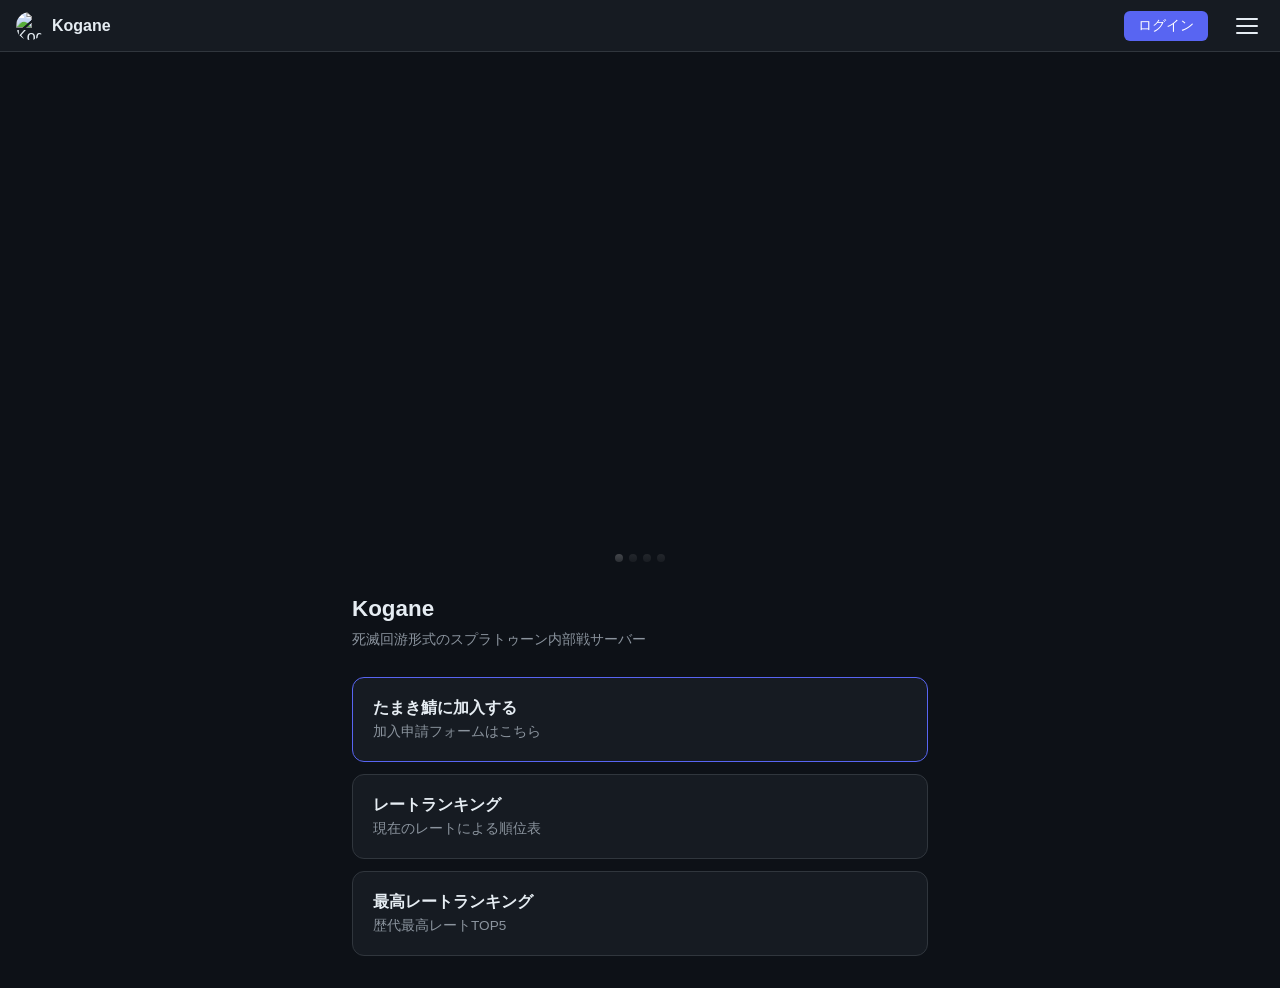
==== web/static/index.html @ c09edb72 "index.html" ====
<!DOCTYPE html>
<html lang="ja">
<head>
  <meta charset="UTF-8">
  <meta name="viewport" content="width=device-width, initial-scale=1.0">
  <title>Kogane</title>
  <style>
    * { box-sizing: border-box; margin: 0; padding: 0; }
    body { background: #0d1117; color: #e6edf3; font-family: 'Segoe UI', 'Hiragino Sans', sans-serif; min-height: 100vh; }
    nav { background: #161b22; border-bottom: 1px solid #30363d; padding: 0 16px; display: flex; align-items: center; height: 52px; position: sticky; top: 0; z-index: 100; }
    .nav-brand { display: flex; align-items: center; gap: 8px; cursor: pointer; color: #e6edf3; text-decoration: none; }
    .nav-brand-icon { width: 28px; height: 28px; border-radius: 50%; object-fit: cover; flex-shrink: 0; }
    .nav-brand-text { font-size: 1rem; font-weight: bold; }
    .nav-right { margin-left: auto; display: flex; align-items: center; gap: 10px; }
    .login-btn { background: #5865f2; color: #fff; border: none; border-radius: 6px; padding: 6px 14px; font-size: 0.85rem; cursor: pointer; text-decoration: none; white-space: nowrap; }
    .login-btn:hover { background: #4752c4; }
    .user-info { display: flex; align-items: center; gap: 8px; cursor: pointer; padding: 4px 8px; border-radius: 8px; transition: background 0.2s; }
    .user-info:hover { background: #21262d; }
    .user-avatar { width: 28px; height: 28px; border-radius: 50%; object-fit: cover; }
    .user-name { font-size: 0.85rem; color: #e6edf3; max-width: 80px; overflow: hidden; text-overflow: ellipsis; white-space: nowrap; }
    .hamburger { background: none; border: none; cursor: pointer; padding: 6px; display: flex; flex-direction: column; gap: 5px; margin-left: 12px; }
    .hamburger span { display: block; width: 22px; height: 2px; background: #e6edf3; border-radius: 2px; transition: all 0.3s; }
    .hamburger.open span:nth-child(1) { transform: translateY(7px) rotate(45deg); }
    .hamburger.open span:nth-child(2) { opacity: 0; }
    .hamburger.open span:nth-child(3) { transform: translateY(-7px) rotate(-45deg); }
    .drawer { position: fixed; top: 52px; left: 0; right: 0; background: #161b22; border-bottom: 1px solid #30363d; z-index: 99; display: none; flex-direction: column; padding: 8px 0; }
    .drawer.open { display: flex; }
    .drawer a { padding: 14px 20px; color: #e6edf3; text-decoration: none; font-size: 1rem; border-bottom: 1px solid #21262d; transition: background 0.2s; }
    .drawer a:last-child { border-bottom: none; }
    .drawer a:hover { background: #21262d; }
    .drawer a.active { color: #58a6ff; }
    .overlay { display: none; position: fixed; inset: 0; background: rgba(0,0,0,0.5); z-index: 98; }
    .overlay.open { display: block; }
    .page { display: none; padding: 20px 16px; max-width: 640px; margin: 0 auto; }
    .page.active { display: block; }
    .home-title { font-size: 1.4rem; font-weight: bold; margin-bottom: 8px; }
    .home-desc { color: #8b949e; font-size: 0.9rem; margin-bottom: 28px; }
    .card-link { display: block; background: #161b22; border: 1px solid #30363d; border-radius: 12px; padding: 20px; margin-bottom: 12px; color: inherit; cursor: pointer; transition: border-color 0.2s; }
    .card-link:hover { border-color: #58a6ff; }
    .card-link .card-title { font-size: 1rem; font-weight: bold; margin-bottom: 4px; }
    .card-link .card-desc { font-size: 0.85rem; color: #8b949e; }
    .page-title { font-size: 1.3rem; font-weight: bold; margin-bottom: 4px; }
    .subtitle { font-size: 0.85rem; color: #8b949e; margin-bottom: 20px; }
    .profile-header { background: #161b22; border: 1px solid #30363d; border-radius: 12px; padding: 20px; margin-bottom: 16px; }
    .profile-top { display: flex; align-items: center; gap: 14px; margin-bottom: 12px; }
    .profile-avatar { width: 56px; height: 56px; border-radius: 50%; object-fit: cover; flex-shrink: 0; }
    .profile-name { font-size: 1.3rem; font-weight: bold; }
    .stats-grid { display: grid; grid-template-columns: 1fr 1fr; gap: 10px; margin-bottom: 12px; }
    .stat-box { background: #0d1117; border: 1px solid #30363d; border-radius: 8px; padding: 12px; text-align: center; }
    .stat-label { font-size: 0.75rem; color: #8b949e; margin-bottom: 4px; }
    .stat-value { font-size: 1.3rem; font-weight: bold; color: #58a6ff; }
    .section-card { background: #161b22; border: 1px solid #30363d; border-radius: 12px; padding: 16px; margin-bottom: 16px; }
    .section-title { font-size: 0.85rem; color: #8b949e; margin-bottom: 12px; font-weight: bold; }
    .graph-container { background: #161b22; border: 1px solid #30363d; border-radius: 12px; padding: 16px; margin-bottom: 16px; }
    .stage-row { background: #0d1117; border: 1px solid #30363d; border-radius: 8px; padding: 12px 16px; margin-bottom: 6px; display: flex; align-items: center; gap: 12px; }
    .stage-no-record { background: #0d1117; border: 1px solid #30363d; border-radius: 8px; padding: 12px 16px; margin-bottom: 6px; display: flex; align-items: center; gap: 12px; opacity: 0.4; }
    .stage-name { flex: 1; font-size: 0.9rem; }
    .stage-record { font-size: 0.85rem; color: #8b949e; }
    .stage-winrate { font-size: 0.95rem; font-weight: bold; color: #58a6ff; min-width: 48px; text-align: right; }

    /* タブUI */
    .tab-bar { display: flex; border-bottom: 1px solid #30363d; margin-bottom: 16px; gap: 0; overflow-x: auto; }
    .tab-btn { background: none; border: none; color: #8b949e; font-size: 0.9rem; padding: 12px 16px; cursor: pointer; white-space: nowrap; border-bottom: 2px solid transparent; margin-bottom: -1px; transition: color 0.2s, border-color 0.2s; }
    .tab-btn:hover { color: #e6edf3; }
    .tab-btn.active { color: #58a6ff; border-bottom-color: #58a6ff; }
    .tab-content { display: none; }
    .tab-content.active { display: block; padding-bottom: 32px; }

    /* バッジ・バナー設定 */
    .badge-grid { display: flex; flex-wrap: wrap; gap: 8px; }
    .badge-item { padding: 6px 12px; border-radius: 8px; cursor: pointer; font-size: 0.85rem; border: 1px solid #30363d; color: #8b949e; background: #0d1117; display: flex; align-items: center; gap: 6px; transition: border-color 0.2s; }
    .badge-item:hover { border-color: #58a6ff; }
    .badge-item.selected { border-color: #58a6ff; color: #58a6ff; background: #21262d; }
    .badge-img { width: 24px; height: 24px; border-radius: 4px; object-fit: cover; }
    .banner-item { border-radius: 8px; cursor: pointer; border: 2px solid #30363d; overflow: hidden; transition: border-color 0.2s; margin-bottom: 8px; }
    .banner-item:hover { border-color: #58a6ff; }
    .banner-item.selected { border-color: #58a6ff; }
    .banner-preview { width: 100%; height: 60px; object-fit: cover; display: block; background: #0d1117; }
    .banner-label { padding: 6px 10px; font-size: 0.8rem; color: #8b949e; background: #161b22; }

    /* vs */
    .vs-select { width: 100%; padding: 10px 14px; background: #0d1117; border: 1px solid #30363d; border-radius: 8px; color: #e6edf3; font-size: 0.95rem; outline: none; margin-bottom: 12px; }
    .vs-select:focus { border-color: #58a6ff; }
    .vs-result { display: none; }
    .vs-name { font-size: 1rem; font-weight: bold; margin-bottom: 6px; }
    .vs-record { font-size: 0.85rem; color: #8b949e; margin-bottom: 10px; }
    .vs-bar-wrap { background: #0d1117; border-radius: 6px; height: 28px; overflow: hidden; display: flex; }
    .vs-bar-win { background: #238636; height: 100%; display: flex; align-items: center; justify-content: center; font-size: 0.8rem; font-weight: bold; color: #fff; transition: width 0.4s; }
    .vs-bar-loss { background: #da3633; height: 100%; display: flex; align-items: center; justify-content: center; font-size: 0.8rem; font-weight: bold; color: #fff; transition: width 0.4s; }

    /* ガチャ・チケット */
    .gacha-btn { width: 100%; padding: 12px; background: #238636; color: #fff; border: none; border-radius: 8px; font-size: 0.95rem; font-weight: bold; cursor: pointer; margin-bottom: 10px; }
    .gacha-btn:disabled { background: #21262d; cursor: not-allowed; }
    .ticket-row { display: flex; align-items: center; justify-content: space-between; padding: 10px 12px; background: #0d1117; border: 1px solid #30363d; border-radius: 8px; margin-bottom: 8px; }
    .ticket-label { font-size: 0.85rem; }
    .ticket-use-btn { padding: 4px 12px; background: #5865f2; color: #fff; border: none; border-radius: 6px; font-size: 0.8rem; cursor: pointer; }
    .ticket-use-btn:disabled { background: #21262d; cursor: not-allowed; }
    .result-box { padding: 12px; background: #0d1117; border: 1px solid #30363d; border-radius: 8px; font-size: 0.9rem; margin-top: 8px; }

    /* ランキング */
    .loading { text-align: center; color: #8b949e; margin-top: 60px; }
    .error { text-align: center; color: #f85149; margin-top: 60px; }
    .hero-dot { width: 8px; height: 8px; border-radius: 50%; background: rgba(255,255,255,0.4); cursor: pointer; transition: background 0.3s; }
    .hero-dot.active { background: #fff; }

    /* 管理UI */
    .admin-input { width: 100%; padding: 10px 14px; background: #0d1117; border: 1px solid #30363d; border-radius: 8px; color: #e6edf3; font-size: 0.95rem; outline: none; margin-bottom: 8px; }
    .admin-input:focus { border-color: #58a6ff; }
    .admin-btn { padding: 8px 16px; border: none; border-radius: 8px; font-size: 0.9rem; cursor: pointer; font-weight: bold; }
    .admin-btn-primary { background: #238636; color: #fff; }
    .admin-btn-secondary { background: #21262d; color: #e6edf3; }
    .admin-btn-danger { background: #da3633; color: #fff; }
    .admin-item-card { background: #0d1117; border: 1px solid #30363d; border-radius: 10px; padding: 14px; margin-bottom: 10px; }
    .admin-item-preview { width: 100%; height: 80px; object-fit: cover; border-radius: 6px; margin-bottom: 8px; background: #161b22; display: block; }
    .admin-badge-preview { width: 40px; height: 40px; object-fit: cover; border-radius: 6px; margin-bottom: 8px; background: #161b22; display: block; }

    /* accordion */
    .accordion-header { display: flex; align-items: center; justify-content: space-between; cursor: pointer; padding: 14px 0; border-bottom: 1px solid #30363d; color: #8b949e; font-size: 0.95rem; font-weight: bold; user-select: none; }
    .accordion-header:hover { color: #e6edf3; }
    .accordion-arrow { font-size: 0.8rem; transition: transform 0.2s; }
    .accordion-arrow.open { transform: rotate(180deg); }
    .accordion-body { display: none; padding-top: 12px; }
    .accordion-body.open { display: block; }
  </style>
</head>
<body>

<nav>
  <div class="nav-brand" onclick="showPage('home')">
    <img class="nav-brand-icon" src="https://cdn.discordapp.com/avatars/1492075763292176405/5258dc6d9ea607b38d939d1634a062bb.png" alt="Kogane">
    <span class="nav-brand-text">Kogane</span>
  </div>
  <div class="nav-right">
    <a class="login-btn" id="login-btn" href="/auth/login">ログイン</a>
    <div class="user-info" id="user-info" style="display:none;" onclick="showMyPage()">
      <img class="user-avatar" id="user-avatar" src="" alt="">
      <span class="user-name" id="user-name"></span>
    </div>
    <button class="hamburger" id="hamburger" onclick="toggleDrawer()">
      <span></span><span></span><span></span>
    </button>
  </div>
</nav>

<div class="overlay" id="overlay" onclick="closeDrawer()"></div>

<div class="drawer" id="drawer">
  <a href="#" onclick="showPage('home'); closeDrawer();" id="nav-home">ホーム</a>
  <a href="#" onclick="showPage('ranking'); closeDrawer();" id="nav-ranking">レートランキング</a>
  <a href="#" onclick="showPage('peak'); closeDrawer();" id="nav-peak">最高レートランキング</a>
  <a href="#" onclick="showMyPage(); closeDrawer();" id="nav-mypage" style="display:none;">マイページ</a>
  <a href="#" onclick="showPage('join'); closeDrawer();">加入申請</a>
</div>

<!-- ホーム -->
<div class="page active" id="page-home">
  <div id="hero-slider" style="position:relative; width:100vw; left:50%; transform:translateX(-50%); height:500px; overflow:hidden; margin-bottom:24px;">
    <div id="hero-slides" style="display:flex; height:100%; transition:transform 0.6s ease;">
      <div style="min-width:100%; height:100%; background:url('https://i.imgur.com/f4W0TGx.jpeg') center/cover no-repeat;"></div>
      <div style="min-width:100%; height:100%; background:url('https://i.imgur.com/fs94BGp.jpeg') center/cover no-repeat;"></div>
      <div style="min-width:100%; height:100%; background:url('https://i.imgur.com/Tg5H0Gx.jpeg') center/cover no-repeat;"></div>
      <div style="min-width:100%; height:100%; background:url('https://i.imgur.com/DxAAKhw.png') center/cover no-repeat;"></div>
    </div>
    <div style="position:absolute; bottom:10px; left:50%; transform:translateX(-50%); display:flex; gap:6px;">
      <div class="hero-dot active" onclick="goSlide(0)"></div>
      <div class="hero-dot" onclick="goSlide(1)"></div>
      <div class="hero-dot" onclick="goSlide(2)"></div>
      <div class="hero-dot" onclick="goSlide(3)"></div>
    </div>
    <div style="position:absolute; bottom:0; left:0; right:0; height:80px; background:linear-gradient(transparent, #0d1117);"></div>
  </div>
  <div style="padding: 0 16px;">
    <div class="home-title">Kogane</div>
    <div class="home-desc">死滅回游形式のスプラトゥーン内部戦サーバー</div>
    <div class="card-link" onclick="showPage('join')" style="border-color:#5865f2;">
      <div class="card-title">たまき鯖に加入する</div>
      <div class="card-desc">加入申請フォームはこちら</div>
    </div>
    <div class="card-link" onclick="showPage('ranking')">
      <div class="card-title">レートランキング</div>
      <div class="card-desc">現在のレートによる順位表</div>
    </div>
    <div class="card-link" onclick="showPage('peak')">
      <div class="card-title">最高レートランキング</div>
      <div class="card-desc">歴代最高レートTOP5</div>
    </div>
    <div class="card-link" id="my-page-card" onclick="showMyPage()" style="display:none;">
      <div class="card-title">マイページ</div>
      <div class="card-desc">自分の成績・グラフを確認</div>
    </div>
  </div>
</div>

<!-- 加入申請 -->
<div class="page" id="page-join">
  <div class="page-title">加入申請</div>
  <div class="subtitle">必要事項を入力して送信してください</div>
  <div style="margin-bottom:12px;">
    <div style="font-size:0.85rem; color:#8b949e; margin-bottom:6px;">名前</div>
    <input id="join-name" type="text" placeholder="例：たまき" maxlength="50" style="width:100%; padding:10px 14px; background:#0d1117; border:1px solid #30363d; border-radius:8px; color:#e6edf3; font-size:0.95rem; outline:none;">
  </div>
  <div style="margin-bottom:20px;">
    <div style="font-size:0.85rem; color:#8b949e; margin-bottom:6px;">XアカウントID（@なし）</div>
    <input id="join-xid" type="text" placeholder="例：tamaki0403" maxlength="50" style="width:100%; padding:10px 14px; background:#0d1117; border:1px solid #30363d; border-radius:8px; color:#e6edf3; font-size:0.95rem; outline:none;">
  </div>
  <div id="join-login-warning" style="display:none; color:#f85149; font-size:0.85rem; margin-bottom:12px;">Discordログインが必要です</div>
  <div id="join-success" style="display:none; color:#238636; font-size:0.85rem; margin-bottom:12px;">申請を送信しました！</div>
  <div id="join-error" style="display:none; color:#f85149; font-size:0.85rem; margin-bottom:12px;"></div>
  <button onclick="submitJoinRequest()" style="width:100%; padding:12px; background:#5865f2; color:#fff; border:none; border-radius:8px; font-size:1rem; font-weight:bold; cursor:pointer;">申請を送信</button>
</div>

<!-- レートランキング -->
<div class="page" id="page-ranking">
  <div class="page-title">レートランキング</div>
  <div class="subtitle" id="ranking-subtitle">読み込み中...</div>
  <div id="ranking-list"><p class="loading">データを取得しています...</p></div>
</div>

<!-- 最高レートランキング -->
<div class="page" id="page-peak">
  <div class="page-title">最高レートランキング</div>
  <div class="subtitle">歴代最高レート TOP5</div>
  <div id="peak-list"><p class="loading">データを取得しています...</p></div>
</div>

<!-- マイページ -->
<div class="page" id="page-mypage">
  <div id="mypage-content"><p class="loading">読み込み中...</p></div>
</div>

<!-- 運営ページ -->
<div class="page" id="page-admin">
  <div class="page-title">運営ページ</div>
  <div class="subtitle">たまきのみ閲覧可能</div>

  <div class="accordion-header" onclick="toggleAccordion('admin-site')">
    <span>サイト閲覧数推移</span>
    <span class="accordion-arrow" id="arrow-admin-site">▼</span>
  </div>
  <div class="accordion-body" id="body-admin-site">
    <div class="graph-container"><canvas id="siteChart" height="160"></canvas></div>
  </div>

  <div class="accordion-header" onclick="toggleAccordion('admin-mypage')">
    <span>マイページ閲覧数</span>
    <span class="accordion-arrow" id="arrow-admin-mypage">▼</span>
  </div>
  <div class="accordion-body" id="body-admin-mypage">
    <div id="admin-mypage-list" style="padding-top:4px;"></div>
  </div>

  <div class="accordion-header" onclick="toggleAccordion('admin-preview'); loadPreviewLists();">
    <span>バッジ・バナープレビュー</span>
    <span class="accordion-arrow" id="arrow-admin-preview">▼</span>
  </div>
  <div class="accordion-body" id="body-admin-preview">
    <div style="padding-top:8px;">
      <div style="font-size:0.85rem; color:#8b949e; margin-bottom:12px;">バッジとバナーを選択するとネームプレートに反映されます</div>

      <!-- プレビュー選択UI -->
      <div style="margin-bottom:10px;">
        <div style="font-size:0.8rem; color:#8b949e; margin-bottom:6px;">バッジ</div>
        <div id="preview-badge-list" style="display:flex; flex-wrap:wrap; gap:8px; margin-bottom:12px;">
          <div class="badge-item selected" onclick="selectPreviewBadge(null, this)">なし</div>
        </div>
        <div style="font-size:0.8rem; color:#8b949e; margin-bottom:6px;">バナー</div>
        <div id="preview-banner-list" style="display:flex; flex-wrap:wrap; gap:8px; margin-bottom:16px;">
          <div class="badge-item selected" onclick="selectPreviewBanner(null, this)">なし</div>
        </div>
      </div>

      <!-- ネームプレートプレビュー -->
      <div style="font-size:0.8rem; color:#8b949e; margin-bottom:8px;">プレビュー</div>
      <div id="nameplate-preview" style="
        display: flex;
        align-items: stretch;
        border: 1px solid #30363d;
        border-radius: 12px;
        overflow: hidden;
        min-height: 72px;
      ">
        <div style="position:relative; display:flex; flex-direction:column; align-items:center; justify-content:center; padding:8px 14px; background:#161b22; min-width:64px; flex-shrink:0; z-index:2;">
          <div style="font-size:1.2rem; font-weight:bold; color:#8b949e; line-height:1;">1</div>
          <div style="font-size:0.85rem; font-weight:bold; color:#58a6ff; margin-top:6px; line-height:1;">2500</div>
          <!-- 右側グラデーション -->
          <div id="nameplate-left-fade" style="position:absolute; right:-24px; top:0; bottom:0; width:24px; background:linear-gradient(to right, #161b22, transparent); pointer-events:none; z-index:3;"></div>
        </div>
        <div id="nameplate-banner-area" style="flex:1; display:flex; align-items:center; padding:12px 14px 12px 24px; gap:12px; position:relative; background:#0d1117; overflow:hidden;">
          <img id="nameplate-avatar" style="width:36px; height:36px; border-radius:50%; object-fit:cover; flex-shrink:0; position:relative; z-index:1;" src="https://cdn.discordapp.com/embed/avatars/0.png" alt="">
          <div style="font-size:0.95rem; font-weight:bold; position:relative; z-index:1;">たまき</div>
        </div>
        <div id="nameplate-badge-area" style="display:none; align-items:stretch; justify-content:center; flex-shrink:0; overflow:hidden; width:72px; min-width:72px; max-width:72px;">
          <img id="nameplate-badge-img" style="width:72px; height:100%; object-fit:cover; object-position:center top; display:block;" src="" alt="">
        </div>
      </div>
    </div>
  </div>

  <div class="accordion-header" onclick="toggleAccordion('admin-badges'); loadAdminBadges();">
    <span>バッジ管理</span>
    <span class="accordion-arrow" id="arrow-admin-badges">▼</span>
  </div>
  <div class="accordion-body" id="body-admin-badges">
    <div style="padding-top:8px;">
      <div style="font-size:0.85rem; color:#8b949e; margin-bottom:8px;">新規バッジ作成</div>
      <input class="admin-input" id="new-badge-label" placeholder="バッジ名（例：石狩）">
      <input class="admin-input" id="new-badge-url" placeholder="画像URL">
      <div id="new-badge-preview-wrap" style="margin-bottom:8px; display:none;">
        <img id="new-badge-preview" src="" style="width:48px; height:48px; object-fit:cover; border-radius:6px; border:1px solid #30363d;">
      </div>
      <button class="admin-btn admin-btn-primary" onclick="previewBadgeImage()" style="margin-bottom:8px; margin-right:8px;">プレビュー</button>
      <button class="admin-btn admin-btn-primary" onclick="createBadge()">作成</button>
      <div id="badge-create-msg" style="font-size:0.85rem; margin-top:8px;"></div>

      <div style="font-size:0.85rem; color:#8b949e; margin-top:16px; margin-bottom:8px;">作成済みバッジ</div>
      <div id="admin-badge-list"></div>
    </div>
  </div>

  <div class="accordion-header" onclick="toggleAccordion('admin-banners'); loadAdminBanners();">
    <span>バナー管理</span>
    <span class="accordion-arrow" id="arrow-admin-banners">▼</span>
  </div>
  <div class="accordion-body" id="body-admin-banners">
    <div style="padding-top:8px;">
      <div style="font-size:0.85rem; color:#8b949e; margin-bottom:8px;">新規バナー作成</div>
      <input class="admin-input" id="new-banner-label" placeholder="バナー名（例：夏バナー）">
      <input class="admin-input" id="new-banner-url" placeholder="画像URL">
      <div id="new-banner-preview-wrap" style="margin-bottom:8px; display:none;">
        <img id="new-banner-preview" src="" style="width:100%; height:80px; object-fit:cover; border-radius:6px; border:1px solid #30363d;">
      </div>
      <button class="admin-btn admin-btn-primary" onclick="previewBannerImage()" style="margin-bottom:8px; margin-right:8px;">プレビュー</button>
      <button class="admin-btn admin-btn-primary" onclick="createBanner()">作成</button>
      <div id="banner-create-msg" style="font-size:0.85rem; margin-top:8px;"></div>

      <div style="font-size:0.85rem; color:#8b949e; margin-top:16px; margin-bottom:8px;">作成済みバナー</div>
      <div id="admin-banner-list"></div>
    </div>
  </div>
</div>

<script src="https://cdnjs.cloudflare.com/ajax/libs/Chart.js/4.4.1/chart.umd.min.js"></script>
<script>
  // ===== スライダー =====
  let heroIndex = 0;
  const heroTotal = 4;
  function goSlide(n) {
    heroIndex = n;
    document.getElementById('hero-slides').style.transform = `translateX(-${heroIndex * 100}%)`;
    document.querySelectorAll('.hero-dot').forEach((d, i) => d.classList.toggle('active', i === heroIndex));
  }
  setInterval(() => goSlide((heroIndex + 1) % heroTotal), 4000);

  const STAGES = [
    "ユノハナ大渓谷","ゴンズイ地区","ヤガラ市場","マテガイ放水路",
    "ナメロウ金属","マサバ海峡大橋","キンメダイ美術館","マヒマヒリゾート&スパ",
    "海女美術大学","チョウザメ造船","ザトウマーケット","スメーシーワールド",
    "クサヤ温泉","ヒラメが丘団地","ナンプラー遺跡","マンタマリア号",
    "タラポートショッピングパーク","コンブトラック","タカアシ経済特区",
    "オヒョウ海運","バイガイ亭","ネギトロ炭鉱","カジキ空港",
    "リュウグウターミナル","デカライン高架下"
  ];

  const PLAY_TYPE_DESC = {
    'エース': '高いキル力と生存力を兼ね備えた戦場の要。的確に敵を仕留めながら自らは生き残り続ける。',
    'アンカー': '冷静な判断で生き残ることを優先する堅実なプレイヤー。チームの土台として安定した戦いを支える。',
    'ユーティリティ': 'スペシャルを積極的に活用してチームを動かすサポーター。局面の打開に欠かせない存在。',
    'コントローラー': '圧倒的な塗り量でフィールドを支配するプレイヤー。チームに有利な状況を作り出すことに長ける。',
    'スペースメーカー': '自ら前線に飛び込み敵の注意を引きつけるプレイヤー。その犠牲が味方の動きやすさを生み出す。',
    'アタッカー': '激しい撃ち合いを恐れずに前線を押し上げるプレイヤー。高いキルとデスがその果敢さを物語る。',
    'オールラウンダー': '特定の突出した特徴はないが状況に応じて柔軟に対応できるプレイヤー。どんな場面でも安定して戦える。',
  };

  let allRanking = [];
  let rankingLoaded = false;
  let peakLoaded = false;
  let currentUserId = null;
  let currentAvatarUrl = null;
  let rateChartInstance = null;
  let vsStatsData = [];
  let currentPage = 'home';
  let mypageData = null;

  const params = new URLSearchParams(window.location.search);
  const urlId = params.get('id');
  const urlAvatar = params.get('avatar');
  if (urlId) {
    currentUserId = urlId;
    localStorage.setItem('discord_user_id', urlId);
    if (urlAvatar) { currentAvatarUrl = urlAvatar; localStorage.setItem('discord_avatar', urlAvatar); }
    window.history.replaceState({}, '', '/');
  } else {
    currentUserId = localStorage.getItem('discord_user_id');
    currentAvatarUrl = localStorage.getItem('discord_avatar');
  }

  if (currentUserId) {
    document.getElementById('login-btn').style.display = 'none';
    document.getElementById('my-page-card').style.display = 'block';
    document.getElementById('nav-mypage').style.display = 'block';
    document.getElementById('user-info').style.display = 'flex';
    if (currentAvatarUrl) document.getElementById('user-avatar').src = currentAvatarUrl;
    fetch(`/api/player_stats/${currentUserId}`)
      .then(r => r.json())
      .then(d => { if (d.display_name) document.getElementById('user-name').textContent = d.display_name; })
      .catch(() => {});
  }

  function toggleDrawer() {
    const drawer = document.getElementById('drawer');
    const overlay = document.getElementById('overlay');
    const hamburger = document.getElementById('hamburger');
    drawer.classList.toggle('open');
    overlay.classList.toggle('open');
    hamburger.classList.toggle('open');
    document.querySelectorAll('.drawer a').forEach(a => a.classList.remove('active'));
    const activeNav = document.getElementById('nav-' + currentPage);
    if (activeNav) activeNav.classList.add('active');
  }

  function closeDrawer() {
    document.getElementById('drawer').classList.remove('open');
    document.getElementById('overlay').classList.remove('open');
    document.getElementById('hamburger').classList.remove('open');
  }

  function showPage(name) {
    document.querySelectorAll('.page').forEach(p => p.classList.remove('active'));
    document.getElementById('page-' + name).classList.add('active');
    currentPage = name;
    if (name === 'ranking' && !rankingLoaded) loadRanking();
    if (name === 'peak' && !peakLoaded) loadPeak();
  }

  function showMyPage() {
    if (!currentUserId) { window.location.href = '/auth/login'; return; }
    document.querySelectorAll('.page').forEach(p => p.classList.remove('active'));
    document.getElementById('page-mypage').classList.add('active');
    currentPage = 'mypage';
    loadMyPage();
  }

  function rankCard(p, ratingKey) {
    const avatar = p.avatar_url || 'https://cdn.discordapp.com/embed/avatars/0.png';
    const name = p.display_name || p.user_id;
    const rating = p[ratingKey];
    const rank = p.rank;
    const banner = p.selected_banner_url || null;
    const badge = p.selected_badge_emoji || '';
    const rankColor = rank === 1 ? '#d4a017' : rank === 2 ? '#a8a9ad' : rank === 3 ? '#b87333' : '#8b949e';
    const borderColor = rank === 1 ? '#d4a017' : rank === 2 ? '#a8a9ad' : rank === 3 ? '#b87333' : '#30363d';
    return `
      <div style="display:flex; align-items:stretch; border:1px solid ${borderColor}; border-radius:12px; overflow:hidden; margin-bottom:8px; min-height:72px;">
        <div style="display:flex; flex-direction:column; align-items:center; justify-content:center; padding:8px 14px; background:#161b22; min-width:64px; flex-shrink:0;">
          <div style="font-size:1.2rem; font-weight:bold; color:${rankColor}; line-height:1;">${rank}</div>
          <div style="font-size:0.85rem; font-weight:bold; color:#58a6ff; margin-top:6px; line-height:1;">${rating}</div>
        </div>
        <div style="flex:1; display:flex; align-items:center; padding:12px 14px; gap:12px; position:relative; background:${banner ? `url('${banner}') center/cover no-repeat` : '#0d1117'}; overflow:hidden;">
          ${banner ? `<div style="position:absolute; inset:0; background:rgba(0,0,0,0.45);"></div>` : ''}
          <img style="width:36px; height:36px; border-radius:50%; object-fit:cover; flex-shrink:0; position:relative; z-index:1;" src="${avatar}" onerror="this.src='https://cdn.discordapp.com/embed/avatars/0.png'" alt="">
          <div style="font-size:0.95rem; font-weight:bold; white-space:nowrap; overflow:hidden; text-overflow:ellipsis; position:relative; z-index:1;">${name}</div>
        </div>
        ${badge ? `<div style="display:flex; align-items:center; justify-content:center; padding:0 12px; background:#161b22; flex-shrink:0; font-size:1.2rem;">${badge}</div>` : ''}
      </div>`;
  }

  async function loadRanking() {
    try {
      const res = await fetch('/api/ranking');
      const data = await res.json();
      allRanking = data.players;
      document.getElementById('ranking-subtitle').textContent = `全${allRanking.length}人`;
      document.getElementById('ranking-list').innerHTML = allRanking.map(p => rankCard(p, 'rating')).join('');
      rankingLoaded = true;
    } catch (e) {
      document.getElementById('ranking-list').innerHTML = '<p class="error">データの取得に失敗しました</p>';
    }
  }

  async function loadPeak() {
    try {
      const res = await fetch('/api/peak_ranking');
      const data = await res.json();
      const top5 = data.players.slice(0, 5);
      const el = document.getElementById('peak-list');
      el.innerHTML = top5.length === 0 ? '<p class="loading">データがありません</p>' : top5.map(p => rankCard(p, 'peak_rating')).join('');
      peakLoaded = true;
    } catch (e) {
      document.getElementById('peak-list').innerHTML = '<p class="error">データの取得に失敗しました</p>';
    }
  }

  // ===== マイページ =====
  async function loadMyPage() {
    document.getElementById('mypage-content').innerHTML = '<p class="loading">読み込み中...</p>';
    if (rateChartInstance) { rateChartInstance.destroy(); rateChartInstance = null; }

    try {
      const [statsRes, badgesRes, bannersRes] = await Promise.all([
        fetch(`/api/player_stats/${currentUserId}`),
        fetch('/api/web_badges'),
        fetch('/api/web_banners'),
      ]);
      const d = await statsRes.json();
      const badgesData = await badgesRes.json();
      const bannersData = await bannersRes.json();

      if (d.error) {
        document.getElementById('mypage-content').innerHTML = '<p class="error">プレイヤーが見つかりません</p>';
        return;
      }

      mypageData = d;
      const webBadges = badgesData.badges || [];
      const webBanners = bannersData.banners || [];

      const winRate = d.win_rate !== null ? `${d.win_rate}%` : '-';
      const peak = d.peak_rating || '-';
      const avatar = currentAvatarUrl || d.avatar_url || 'https://cdn.discordapp.com/embed/avatars/0.png';
      vsStatsData = d.vs_stats || [];

      const stageMap = {};
      (d.stage_stats || []).forEach(s => { stageMap[s.stage] = s; });
      const stageRows = STAGES.map(stageName => {
        const s = stageMap[stageName];
        if (s) return `<div class="stage-row"><div class="stage-name">${stageName}</div><div class="stage-record">${s.wins}勝${s.losses}敗</div><div class="stage-winrate">${s.win_rate !== null ? s.win_rate + '%' : '-'}</div></div>`;
        return `<div class="stage-no-record"><div class="stage-name">${stageName}</div><div class="stage-record">記録なし</div><div class="stage-winrate">-</div></div>`;
      }).join('');

      const vsOptions = vsStatsData.map(v => `<option value="${v.user_id}">${v.display_name}（${v.total}戦）</option>`).join('');
      const rateCount = (d.rate_history || []).length;

      // Webバッジ設定UI
      const ownedWebBadges = d.owned_web_badges || [];
      const selectedWebBadge = d.selected_web_badge || null;
      const myWebBadges = webBadges.filter(b => ownedWebBadges.includes(b.id));

      const badgeSettingHtml = myWebBadges.length > 0 ? `
        <div style="margin-bottom:12px;">
          <div class="section-title">バッジ設定</div>
          <div class="badge-grid">
            <div class="badge-item ${!selectedWebBadge ? 'selected' : ''}" onclick="setWebBadge('')">なし</div>
            ${myWebBadges.map(b => `
              <div class="badge-item ${selectedWebBadge === b.id ? 'selected' : ''}" onclick="setWebBadge('${b.id}')">
                ${b.image_url ? `<img class="badge-img" src="${b.image_url}" onerror="this.style.display='none'">` : ''}
                ${b.label}
              </div>`).join('')}
          </div>
        </div>` : '';

      // Webバナー設定UI
      const ownedWebBanners = d.owned_web_banners || [];
      const selectedWebBanner = d.selected_web_banner || null;
      const myWebBanners = webBanners.filter(b => ownedWebBanners.includes(b.id));

      const bannerSettingHtml = myWebBanners.length > 0 ? `
        <div style="margin-bottom:12px;">
          <div class="section-title">バナー設定</div>
          <div class="banner-item ${!selectedWebBanner ? 'selected' : ''}" onclick="setWebBanner('')">
            <div style="height:40px; background:#0d1117; display:flex; align-items:center; justify-content:center;">
              <span style="font-size:0.8rem; color:#8b949e;">なし</span>
            </div>
          </div>
          ${myWebBanners.map(b => `
            <div class="banner-item ${selectedWebBanner === b.id ? 'selected' : ''}" onclick="setWebBanner('${b.id}')">
              ${b.image_url ? `<img class="banner-preview" src="${b.image_url}" onerror="this.style.display='none'">` : '<div class="banner-preview" style="background:#21262d;"></div>'}
              <div class="banner-label">${b.label}</div>
            </div>`).join('')}
        </div>` : '';

      const adminLinkHtml = currentUserId === '1225788050894753865' ? `
        <div style="border-top:1px solid #30363d; padding-top:12px; margin-top:4px;">
          <div onclick="showAdminPage()" style="display:inline-block; padding:6px 16px; border-radius:8px; cursor:pointer; font-size:0.85rem; background:#21262d; border:1px solid #30363d; color:#8b949e;">運営ページ</div>
        </div>` : '';

      document.getElementById('mypage-content').innerHTML = `
        <!-- プロフィールカード -->
        <div class="profile-header">
          <div class="profile-top">
            <img class="profile-avatar" src="${avatar}" onerror="this.src='https://cdn.discordapp.com/embed/avatars/0.png'" alt="">
            <div>
              <div class="profile-name">${d.display_name || d.user_id}</div>
            </div>
          </div>
          ${d.play_type ? `
          <div style="background:#0d1117; border:1px solid #30363d; border-radius:8px; padding:16px; margin-bottom:14px; text-align:center;">
            <div style="font-size:0.75rem; color:#8b949e; margin-bottom:6px;">あなたのスタイルは</div>
            <div style="font-size:2rem; font-weight:bold; color:#58a6ff; margin-bottom:8px; letter-spacing:0.05em;">${d.play_type}</div>
            <div style="font-size:0.8rem; color:#8b949e; line-height:1.6; text-align:left;">${PLAY_TYPE_DESC[d.play_type] || ''}</div>
          </div>` : ''}
          <div class="stats-grid">
            <div class="stat-box"><div class="stat-label">勝ち</div><div class="stat-value">${d.wins}</div></div>
            <div class="stat-box"><div class="stat-label">負け</div><div class="stat-value">${d.losses}</div></div>
            <div class="stat-box"><div class="stat-label">現在のレート</div><div class="stat-value">${d.rating}</div></div>
            <div class="stat-box"><div class="stat-label">最高レート</div><div class="stat-value">${peak}</div></div>
            <div class="stat-box"><div class="stat-label">勝率</div><div class="stat-value">${winRate}</div></div>
            <div class="stat-box"><div class="stat-label">試合数</div><div class="stat-value">${d.total}</div></div>
            <div class="stat-box"><div class="stat-label">平均キル</div><div class="stat-value">${d.avg_kill ?? '-'}</div></div>
            <div class="stat-box"><div class="stat-label">平均デス</div><div class="stat-value">${d.avg_death ?? '-'}</div></div>
            <div class="stat-box"><div class="stat-label">K/D</div><div class="stat-value">${d.kd ?? '-'}</div></div>
            <div class="stat-box"><div class="stat-label">平均塗り</div><div class="stat-value">${d.avg_paint ?? '-'}</div></div>
          </div>
          ${badgeSettingHtml}
          ${bannerSettingHtml}
          ${adminLinkHtml}
        </div>

        <!-- レート変動グラフ -->
        <div class="graph-container">
          <div class="section-title">レート変動（直近${rateCount}戦）</div>
          <canvas id="rateChart" height="160"></canvas>
        </div>

        <!-- ステージ別成績 -->
        <div class="section-card">
          <div class="section-title">ステージ別成績</div>
          ${stageRows}
        </div>

        <!-- タブエリア -->
        <div class="tab-bar">
          <button class="tab-btn active" onclick="switchTab('stats-input', this)">戦績入力</button>
          <button class="tab-btn" onclick="switchTab('vs', this)">対プレイヤー</button>
          <button class="tab-btn" onclick="switchTab('gacha', this)">ガチャ</button>
          <button class="tab-btn" onclick="switchTab('ticket', this)">チケット</button>
        </div>

        <!-- 戦績入力タブ -->
        <div class="tab-content active" id="tab-stats-input">
          <div id="stats-match-list"><p style="color:#8b949e; font-size:0.85rem;">読み込み中...</p></div>
        </div>

        <!-- 対プレイヤータブ -->
        <div class="tab-content" id="tab-vs">
          ${vsStatsData.length === 0
            ? '<p style="color:#8b949e; font-size:0.85rem; padding:12px 0;">対戦記録がありません</p>'
            : `<select class="vs-select" id="vs-select" onchange="updateVsResult()">
                <option value="">プレイヤーを選択...</option>
                ${vsOptions}
              </select>
              <div class="vs-result" id="vs-result">
                <div class="vs-name" id="vs-name"></div>
                <div class="vs-record" id="vs-record"></div>
                <div class="vs-bar-wrap">
                  <div class="vs-bar-win" id="vs-bar-win"></div>
                  <div class="vs-bar-loss" id="vs-bar-loss"></div>
                </div>
              </div>`}
        </div>

        <!-- ガチャタブ -->
        <div class="tab-content" id="tab-gacha">
          <div style="margin-bottom:8px; font-size:1rem; font-weight:bold;">🪙 ${d.coins ?? 0} / 5</div>
          <button class="gacha-btn" onclick="doGacha()">ガチャを引く（コイン1枚）</button>
          <div id="gacha-result" style="display:none;" class="result-box"></div>
        </div>

        <!-- チケットタブ -->
        <div class="tab-content" id="tab-ticket">
          <div style="font-size:0.85rem; color:#8b949e; margin-bottom:10px;">
            ${d.active_effect ? `有効中: ${d.active_effect.label}（残り${d.active_effect.remaining_matches}試合）` : '有効中の効果なし'}
          </div>
          ${(d.tickets && d.tickets.length > 0) ? d.tickets.map((t, i) => `
            <div class="ticket-row">
              <div class="ticket-label">${t.label}</div>
              <button class="ticket-use-btn" onclick="useTicket(${i})" ${d.active_effect ? 'disabled' : ''}>${d.active_effect ? '効果中' : '使用'}</button>
            </div>`).join('') : '<div style="font-size:0.85rem; color:#8b949e;">チケットなし</div>'}
          <div id="ticket-result" style="display:none;" class="result-box"></div>
        </div>
      `;

      // チャートを描画
      const rateHistory = d.rate_history || [];
      if (rateHistory.length > 0) {
        const ctx = document.getElementById('rateChart').getContext('2d');
        rateChartInstance = new Chart(ctx, {
          type: 'line',
          data: {
            labels: rateHistory.map((_, i) => `${i + 1}戦`),
            datasets: [{ data: rateHistory.map(r => r.rating), borderColor: '#58a6ff', backgroundColor: 'rgba(88,166,255,0.1)', borderWidth: 2, pointRadius: 3, pointBackgroundColor: '#58a6ff', fill: true, tension: 0.3 }]
          },
          options: {
            responsive: true,
            plugins: { legend: { display: false }, tooltip: { callbacks: { label: ctx => `レート: ${ctx.parsed.y}`, afterLabel: ctx => { const h = rateHistory[ctx.dataIndex]; return h.stage ? `ステージ: ${h.stage}` : ''; } } } },
            scales: { x: { ticks: { color: '#8b949e', font: { size: 10 } }, grid: { color: '#21262d' } }, y: { ticks: { color: '#8b949e' }, grid: { color: '#21262d' } } }
          }
        });
      } else {
        document.getElementById('rateChart').parentElement.innerHTML += '<p style="color:#8b949e; font-size:0.85rem; padding:8px 0;">試合記録がありません</p>';
        document.getElementById('rateChart').style.display = 'none';
      }

      // 戦績入力を読み込む
      loadStatsMatches();

    } catch (e) {
      document.getElementById('mypage-content').innerHTML = '<p class="error">データの取得に失敗しました</p>';
    }
  }

  function switchTab(tabId, btn) {
    document.querySelectorAll('.tab-btn').forEach(b => b.classList.remove('active'));
    document.querySelectorAll('.tab-content').forEach(c => c.classList.remove('active'));
    btn.classList.add('active');
    document.getElementById('tab-' + tabId).classList.add('active');
  }

  async function loadStatsMatches() {
    if (!currentUserId) return;
    try {
      const res = await fetch(`/api/my_matches/${currentUserId}`);
      const data = await res.json();
      const el = document.getElementById('stats-match-list');
      if (!el) return;
      if (data.matches.length === 0) { el.innerHTML = '<p style="color:#8b949e; font-size:0.85rem;">参加した試合がありません</p>'; return; }
      el.innerHTML = data.matches.map(m => `
        <div style="background:#161b22; border:1px solid #30363d; border-radius:8px; padding:12px; margin-bottom:8px;">
          <div style="font-size:0.85rem; margin-bottom:8px; color:#8b949e;">${m.stage} ${m.already_input ? '✅入力済み' : ''}</div>
          ${!m.already_input ? `
          <div style="display:grid; grid-template-columns:1fr 1fr; gap:8px; margin-bottom:8px;">
            <input id="paint-${m.timestamp}" type="number" placeholder="塗りポイント" style="padding:8px; background:#0d1117; border:1px solid #30363d; border-radius:6px; color:#e6edf3; font-size:0.85rem;">
            <input id="kill-${m.timestamp}" type="number" placeholder="キル" style="padding:8px; background:#0d1117; border:1px solid #30363d; border-radius:6px; color:#e6edf3; font-size:0.85rem;">
            <input id="death-${m.timestamp}" type="number" placeholder="デス" style="padding:8px; background:#0d1117; border:1px solid #30363d; border-radius:6px; color:#e6edf3; font-size:0.85rem;">
            <input id="special-${m.timestamp}" type="number" placeholder="スペシャル" style="padding:8px; background:#0d1117; border:1px solid #30363d; border-radius:6px; color:#e6edf3; font-size:0.85rem;">
          </div>
          <button onclick="submitStats('${m.timestamp}')" style="width:100%; padding:8px; background:#5865f2; color:#fff; border:none; border-radius:6px; font-size:0.85rem; cursor:pointer;">入力する</button>` : ''}
        </div>`).join('');
    } catch (e) {}
  }

  async function submitStats(matchId) {
    if (!currentUserId) return;
    const paint = document.getElementById(`paint-${matchId}`).value;
    const kill = document.getElementById(`kill-${matchId}`).value;
    const death = document.getElementById(`death-${matchId}`).value;
    const special = document.getElementById(`special-${matchId}`).value;
    try {
      const res = await fetch('/api/stats/input', { method: 'POST', headers: { 'Content-Type': 'application/json' }, body: JSON.stringify({ user_id: currentUserId, match_id: matchId, paint, kill, death, special }) });
      const data = await res.json();
      if (data.success) loadStatsMatches();
    } catch (e) {}
  }

  async function setWebBadge(badgeId) {
    if (!currentUserId) return;
    try {
      const res = await fetch('/api/web_badge/set', { method: 'POST', headers: { 'Content-Type': 'application/json' }, body: JSON.stringify({ user_id: currentUserId, badge_id: badgeId }) });
      const data = await res.json();
      if (data.success) loadMyPage();
    } catch (e) {}
  }

  async function setWebBanner(bannerId) {
    if (!currentUserId) return;
    try {
      const res = await fetch('/api/web_banner/set', { method: 'POST', headers: { 'Content-Type': 'application/json' }, body: JSON.stringify({ user_id: currentUserId, banner_id: bannerId }) });
      const data = await res.json();
      if (data.success) loadMyPage();
    } catch (e) {}
  }

  async function doGacha() {
    if (!currentUserId) return;
    const btn = event.target;
    btn.disabled = true;
    btn.textContent = '引いています...';
    try {
      const res = await fetch('/api/gacha', { method: 'POST', headers: { 'Content-Type': 'application/json' }, body: JSON.stringify({ user_id: currentUserId }) });
      const data = await res.json();
      const resultEl = document.getElementById('gacha-result');
      if (data.success) {
        resultEl.style.display = 'block';
        resultEl.textContent = `結果: ${data.label}`;
        loadMyPage();
      } else {
        resultEl.style.display = 'block';
        resultEl.textContent = data.error || 'エラーが発生しました';
        btn.disabled = false;
        btn.textContent = 'ガチャを引く（コイン1枚）';
      }
    } catch (e) {
      btn.disabled = false;
      btn.textContent = 'ガチャを引く（コイン1枚）';
    }
  }

  async function useTicket(index) {
    if (!currentUserId) return;
    try {
      const res = await fetch('/api/ticket/use', { method: 'POST', headers: { 'Content-Type': 'application/json' }, body: JSON.stringify({ user_id: currentUserId, ticket_index: index }) });
      const data = await res.json();
      const resultEl = document.getElementById('ticket-result');
      resultEl.style.display = 'block';
      if (data.success) { resultEl.style.color = '#238636'; resultEl.textContent = `${data.label} を使用しました！`; loadMyPage(); }
      else { resultEl.style.color = '#f85149'; resultEl.textContent = data.error || 'エラーが発生しました'; }
    } catch (e) {}
  }

  function updateVsResult() {
    const select = document.getElementById('vs-select');
    const result = document.getElementById('vs-result');
    if (!select || !result) return;
    const userId = select.value;
    if (!userId) { result.style.display = 'none'; return; }
    const vs = vsStatsData.find(v => v.user_id === userId);
    if (!vs) { result.style.display = 'none'; return; }
    result.style.display = 'block';
    document.getElementById('vs-name').textContent = vs.display_name;
    document.getElementById('vs-record').textContent = `${vs.wins}勝 ${vs.losses}敗（${vs.total}戦）`;
    const winPct = vs.total > 0 ? (vs.wins / vs.total * 100) : 0;
    const lossPct = 100 - winPct;
    const winBar = document.getElementById('vs-bar-win');
    const lossBar = document.getElementById('vs-bar-loss');
    winBar.style.width = winPct + '%';
    winBar.textContent = winPct > 10 ? Math.round(winPct) + '%' : '';
    lossBar.style.width = lossPct + '%';
    lossBar.textContent = lossPct > 10 ? Math.round(lossPct) + '%' : '';
  }

  // ===== 加入申請 =====
  async function submitJoinRequest() {
    if (!currentUserId) { document.getElementById('join-login-warning').style.display = 'block'; return; }
    const name = document.getElementById('join-name').value.trim();
    const xid = document.getElementById('join-xid').value.trim();
    if (!name || !xid) {
      const err = document.getElementById('join-error');
      err.textContent = '名前とXアカウントIDを入力してください';
      err.style.display = 'block';
      return;
    }
    document.getElementById('join-error').style.display = 'none';
    try {
      const res = await fetch('/api/join_request', { method: 'POST', headers: { 'Content-Type': 'application/json' }, body: JSON.stringify({ user_id: currentUserId, name, x_id: xid }) });
      if (!res.ok) throw new Error(`HTTP error: ${res.status}`);
      const data = await res.json();
      if (data.success) {
        document.getElementById('join-success').style.display = 'block';
        document.getElementById('join-name').value = '';
        document.getElementById('join-xid').value = '';
      } else {
        const err = document.getElementById('join-error');
        err.textContent = data.error || '送信に失敗しました';
        err.style.display = 'block';
      }
    } catch (e) {
      const err = document.getElementById('join-error');
      err.textContent = '送信に失敗しました。時間をおいて再度お試しください。';
      err.style.display = 'block';
    }
  }

  // ===== 運営ページ =====
  function showAdminPage() {
    if (currentUserId !== '1225788050894753865') return;
    document.querySelectorAll('.page').forEach(p => p.classList.remove('active'));
    document.getElementById('page-admin').classList.add('active');
    currentPage = 'admin';
    loadAdminStats();
  }

  let siteChartInstance = null;
  async function loadAdminStats() {
    if (siteChartInstance) { siteChartInstance.destroy(); siteChartInstance = null; }
    try {
      const res = await fetch(`/api/admin/stats?user_id=${currentUserId}`);
      const data = await res.json();
      if (data.error) return;
      const siteLog = data.site_log || [];
      if (siteLog.length > 0) {
        const ctx = document.getElementById('siteChart').getContext('2d');
        siteChartInstance = new Chart(ctx, {
          type: 'line',
          data: { labels: siteLog.map(s => s.date), datasets: [{ data: siteLog.map(s => s.count), borderColor: '#58a6ff', backgroundColor: 'rgba(88,166,255,0.1)', borderWidth: 2, pointRadius: 3, fill: true, tension: 0.3 }] },
          options: { responsive: true, plugins: { legend: { display: false } }, scales: { x: { ticks: { color: '#8b949e', font: { size: 10 } }, grid: { color: '#21262d' } }, y: { ticks: { color: '#8b949e' }, grid: { color: '#21262d' } } } }
        });
      }
      const mypageList = document.getElementById('admin-mypage-list');
      if (mypageList) {
        const stats = data.mypage_stats || [];
        if (stats.length === 0) { mypageList.innerHTML = '<p style="color:#8b949e; font-size:0.85rem;">データなし</p>'; }
        else {
          const max = stats[0].count;
          mypageList.innerHTML = stats.map(s => `
            <div style="margin-bottom:10px;">
              <div style="display:flex; justify-content:space-between; font-size:0.85rem; margin-bottom:4px;"><span>${s.display_name}</span><span style="color:#58a6ff;">${s.count}回</span></div>
              <div style="background:#0d1117; border-radius:4px; height:8px; overflow:hidden;"><div style="background:#58a6ff; height:100%; width:${Math.round(s.count/max*100)}%; transition:width 0.4s;"></div></div>
            </div>`).join('');
        }
      }
    } catch (e) {}
  }

  function toggleAccordion(key) {
    const body = document.getElementById('body-' + key);
    const arrow = document.getElementById('arrow-' + key);
    if (!body || !arrow) return;
    body.classList.toggle('open');
    arrow.classList.toggle('open');
  }

  // ===== バッジ・バナープレビュー =====
  let previewSelectedBadge = null;
  let previewSelectedBanner = null;

  let previewBadgesData = [];
  let previewBannersData = [];

  async function loadPreviewLists() {
    const [badgesRes, bannersRes] = await Promise.all([
      fetch('/api/web_badges'),
      fetch('/api/web_banners'),
    ]);
    const badgesData = await badgesRes.json();
    const bannersData = await bannersRes.json();

    previewBadgesData = badgesData.badges || [];
    previewBannersData = bannersData.banners || [];

    const badgeList = document.getElementById('preview-badge-list');
    const bannerList = document.getElementById('preview-banner-list');
    if (!badgeList || !bannerList) return;

    badgeList.innerHTML = `<div class="badge-item selected" onclick="selectPreviewBadge(null, this)">なし</div>` +
      previewBadgesData.map((b, i) => `
        <div class="badge-item" onclick="selectPreviewBadge(previewBadgesData[${i}], this)">
          ${b.image_url ? `<img class="badge-img" src="${b.image_url}" onerror="this.style.display='none'">` : ''}
          ${b.label}
        </div>`).join('');

    bannerList.innerHTML = `<div class="badge-item selected" onclick="selectPreviewBanner(null, this)">なし</div>` +
      previewBannersData.map((b, i) => `
        <div class="badge-item" onclick="selectPreviewBanner(previewBannersData[${i}], this)">
          ${b.image_url ? `<img class="badge-img" src="${b.image_url}" onerror="this.style.display='none'">` : ''}
          ${b.label}
        </div>`).join('');
  }

  function selectPreviewBadge(badge, el) {
    document.querySelectorAll('#preview-badge-list .badge-item').forEach(e => e.classList.remove('selected'));
    el.classList.add('selected');
    previewSelectedBadge = badge;
    updateNameplatePreview();
  }

  function selectPreviewBanner(banner, el) {
    document.querySelectorAll('#preview-banner-list .badge-item').forEach(e => e.classList.remove('selected'));
    el.classList.add('selected');
    previewSelectedBanner = banner;
    updateNameplatePreview();
  }

  function updateNameplatePreview() {
    const bannerArea = document.getElementById('nameplate-banner-area');
    const badgeArea = document.getElementById('nameplate-badge-area');
    const badgeImg = document.getElementById('nameplate-badge-img');
    const nameplate = document.getElementById('nameplate-preview');

    // バナー適用
    const existingOverlay = bannerArea.querySelector('.banner-overlay');
    if (existingOverlay) existingOverlay.remove();

    const leftFade = document.getElementById('nameplate-left-fade');

    if (previewSelectedBanner && previewSelectedBanner.image_url) {
      bannerArea.style.background = `url('${previewSelectedBanner.image_url}') center/cover no-repeat`;
      const overlay = document.createElement('div');
      overlay.className = 'banner-overlay';
      overlay.style.cssText = 'position:absolute; inset:0; background:rgba(0,0,0,0.45);';
      bannerArea.insertBefore(overlay, bannerArea.firstChild);
      nameplate.style.borderColor = '#58a6ff';
      if (leftFade) leftFade.style.background = 'linear-gradient(to right, #161b22, transparent)';
    } else {
      bannerArea.style.background = '#0d1117';
      nameplate.style.borderColor = '#30363d';
      if (leftFade) leftFade.style.background = 'linear-gradient(to right, #161b22, transparent)';
    }

    // バッジ適用
    if (previewSelectedBadge && previewSelectedBadge.image_url) {
      badgeArea.style.display = 'flex';
      badgeImg.src = previewSelectedBadge.image_url;
    } else {
      badgeArea.style.display = 'none';
    }
  }

  // ===== バッジ管理 =====
  function previewBadgeImage() {
    const url = document.getElementById('new-badge-url').value.trim();
    if (!url) return;
    const wrap = document.getElementById('new-badge-preview-wrap');
    const img = document.getElementById('new-badge-preview');
    img.src = url;
    wrap.style.display = 'block';
  }

  async function createBadge() {
    if (currentUserId !== '1225788050894753865') return;
    const label = document.getElementById('new-badge-label').value.trim();
    const image_url = document.getElementById('new-badge-url').value.trim();
    const msg = document.getElementById('badge-create-msg');
    if (!label) { msg.style.color = '#f85149'; msg.textContent = 'バッジ名を入力してください'; return; }
    try {
      const res = await fetch('/api/web_badges', { method: 'POST', headers: { 'Content-Type': 'application/json' }, body: JSON.stringify({ user_id: currentUserId, label, image_url }) });
      const data = await res.json();
      if (data.success) {
        msg.style.color = '#238636';
        msg.textContent = 'バッジを作成しました！';
        document.getElementById('new-badge-label').value = '';
        document.getElementById('new-badge-url').value = '';
        document.getElementById('new-badge-preview-wrap').style.display = 'none';
        loadAdminBadges();
      } else {
        msg.style.color = '#f85149';
        msg.textContent = data.error || 'エラーが発生しました';
      }
    } catch (e) { msg.style.color = '#f85149'; msg.textContent = 'エラーが発生しました'; }
  }

  async function loadAdminBadges() {
    try {
      const res = await fetch('/api/web_badges');
      const data = await res.json();
      const el = document.getElementById('admin-badge-list');
      if (!el) return;
      const badges = data.badges || [];
      if (badges.length === 0) { el.innerHTML = '<p style="color:#8b949e; font-size:0.85rem;">バッジなし</p>'; return; }
      el.innerHTML = badges.map(b => `
        <div class="admin-item-card" id="badge-card-${b.id}">
          ${b.image_url ? `<img class="admin-badge-preview" src="${b.image_url}" onerror="this.style.display='none'">` : ''}
          <div id="badge-view-${b.id}">
            <div style="font-size:0.9rem; font-weight:bold; margin-bottom:4px;">${b.label}</div>
            <div style="font-size:0.75rem; color:#8b949e; margin-bottom:8px; word-break:break-all;">${b.image_url || 'URLなし'}</div>
            <div style="display:flex; gap:8px;">
              <button class="admin-btn admin-btn-secondary" onclick="startEditBadge('${b.id}', '${b.label.replace(/'/g,"\\'")}', '${b.image_url.replace(/'/g,"\\'")}')">編集</button>
              <button class="admin-btn admin-btn-danger" onclick="deleteBadge('${b.id}')">削除</button>
            </div>
          </div>
          <div id="badge-edit-${b.id}" style="display:none;">
            <input class="admin-input" id="edit-badge-label-${b.id}" value="${b.label}">
            <input class="admin-input" id="edit-badge-url-${b.id}" value="${b.image_url}">
            <div style="display:flex; gap:8px;">
              <button class="admin-btn admin-btn-primary" onclick="saveBadge('${b.id}')">保存</button>
              <button class="admin-btn admin-btn-secondary" onclick="cancelEditBadge('${b.id}')">キャンセル</button>
            </div>
          </div>
        </div>`).join('');
    } catch (e) {}
  }

  function startEditBadge(id, label, url) {
    document.getElementById(`badge-view-${id}`).style.display = 'none';
    document.getElementById(`badge-edit-${id}`).style.display = 'block';
  }

  function cancelEditBadge(id) {
    document.getElementById(`badge-view-${id}`).style.display = 'block';
    document.getElementById(`badge-edit-${id}`).style.display = 'none';
  }

  async function saveBadge(id) {
    const label = document.getElementById(`edit-badge-label-${id}`).value.trim();
    const image_url = document.getElementById(`edit-badge-url-${id}`).value.trim();
    try {
      const res = await fetch(`/api/web_badges/${id}`, { method: 'PUT', headers: { 'Content-Type': 'application/json' }, body: JSON.stringify({ user_id: currentUserId, label, image_url }) });
      const data = await res.json();
      if (data.success) loadAdminBadges();
    } catch (e) {}
  }

  async function deleteBadge(id) {
    if (!confirm('このバッジを削除しますか？')) return;
    try {
      const res = await fetch(`/api/web_badges/${id}`, { method: 'DELETE', headers: { 'Content-Type': 'application/json' }, body: JSON.stringify({ user_id: currentUserId }) });
      const data = await res.json();
      if (data.success) loadAdminBadges();
    } catch (e) {}
  }

  // ===== バナー管理 =====
  function previewBannerImage() {
    const url = document.getElementById('new-banner-url').value.trim();
    if (!url) return;
    const wrap = document.getElementById('new-banner-preview-wrap');
    const img = document.getElementById('new-banner-preview');
    img.src = url;
    wrap.style.display = 'block';
  }

  async function createBanner() {
    if (currentUserId !== '1225788050894753865') return;
    const label = document.getElementById('new-banner-label').value.trim();
    const image_url = document.getElementById('new-banner-url').value.trim();
    const msg = document.getElementById('banner-create-msg');
    if (!label) { msg.style.color = '#f85149'; msg.textContent = 'バナー名を入力してください'; return; }
    try {
      const res = await fetch('/api/web_banners', { method: 'POST', headers: { 'Content-Type': 'application/json' }, body: JSON.stringify({ user_id: currentUserId, label, image_url }) });
      const data = await res.json();
      if (data.success) {
        msg.style.color = '#238636';
        msg.textContent = 'バナーを作成しました！';
        document.getElementById('new-banner-label').value = '';
        document.getElementById('new-banner-url').value = '';
        document.getElementById('new-banner-preview-wrap').style.display = 'none';
        loadAdminBanners();
      } else {
        msg.style.color = '#f85149';
        msg.textContent = data.error || 'エラーが発生しました';
      }
    } catch (e) { msg.style.color = '#f85149'; msg.textContent = 'エラーが発生しました'; }
  }

  async function loadAdminBanners() {
    try {
      const res = await fetch('/api/web_banners');
      const data = await res.json();
      const el = document.getElementById('admin-banner-list');
      if (!el) return;
      const banners = data.banners || [];
      if (banners.length === 0) { el.innerHTML = '<p style="color:#8b949e; font-size:0.85rem;">バナーなし</p>'; return; }
      el.innerHTML = banners.map(b => `
        <div class="admin-item-card" id="banner-card-${b.id}">
          ${b.image_url ? `<img class="admin-item-preview" src="${b.image_url}" onerror="this.style.display='none'">` : ''}
          <div id="banner-view-${b.id}">
            <div style="font-size:0.9rem; font-weight:bold; margin-bottom:4px;">${b.label}</div>
            <div style="font-size:0.75rem; color:#8b949e; margin-bottom:8px; word-break:break-all;">${b.image_url || 'URLなし'}</div>
            <div style="display:flex; gap:8px;">
              <button class="admin-btn admin-btn-secondary" onclick="startEditBanner('${b.id}')">編集</button>
              <button class="admin-btn admin-btn-danger" onclick="deleteBanner('${b.id}')">削除</button>
            </div>
          </div>
          <div id="banner-edit-${b.id}" style="display:none;">
            <input class="admin-input" id="edit-banner-label-${b.id}" value="${b.label}">
            <input class="admin-input" id="edit-banner-url-${b.id}" value="${b.image_url}">
            <div style="display:flex; gap:8px;">
              <button class="admin-btn admin-btn-primary" onclick="saveBanner('${b.id}')">保存</button>
              <button class="admin-btn admin-btn-secondary" onclick="cancelEditBanner('${b.id}')">キャンセル</button>
            </div>
          </div>
        </div>`).join('');
    } catch (e) {}
  }

  function startEditBanner(id) {
    document.getElementById(`banner-view-${id}`).style.display = 'none';
    document.getElementById(`banner-edit-${id}`).style.display = 'block';
  }

  function cancelEditBanner(id) {
    document.getElementById(`banner-view-${id}`).style.display = 'block';
    document.getElementById(`banner-edit-${id}`).style.display = 'none';
  }

  async function saveBanner(id) {
    const label = document.getElementById(`edit-banner-label-${id}`).value.trim();
    const image_url = document.getElementById(`edit-banner-url-${id}`).value.trim();
    try {
      const res = await fetch(`/api/web_banners/${id}`, { method: 'PUT', headers: { 'Content-Type': 'application/json' }, body: JSON.stringify({ user_id: currentUserId, label, image_url }) });
      const data = await res.json();
      if (data.success) loadAdminBanners();
    } catch (e) {}
  }

  async function deleteBanner(id) {
    if (!confirm('このバナーを削除しますか？')) return;
    try {
      const res = await fetch(`/api/web_banners/${id}`, { method: 'DELETE', headers: { 'Content-Type': 'application/json' }, body: JSON.stringify({ user_id: currentUserId }) });
      const data = await res.json();
      if (data.success) loadAdminBanners();
    } catch (e) {}
  }
</script>
</body>
</html>
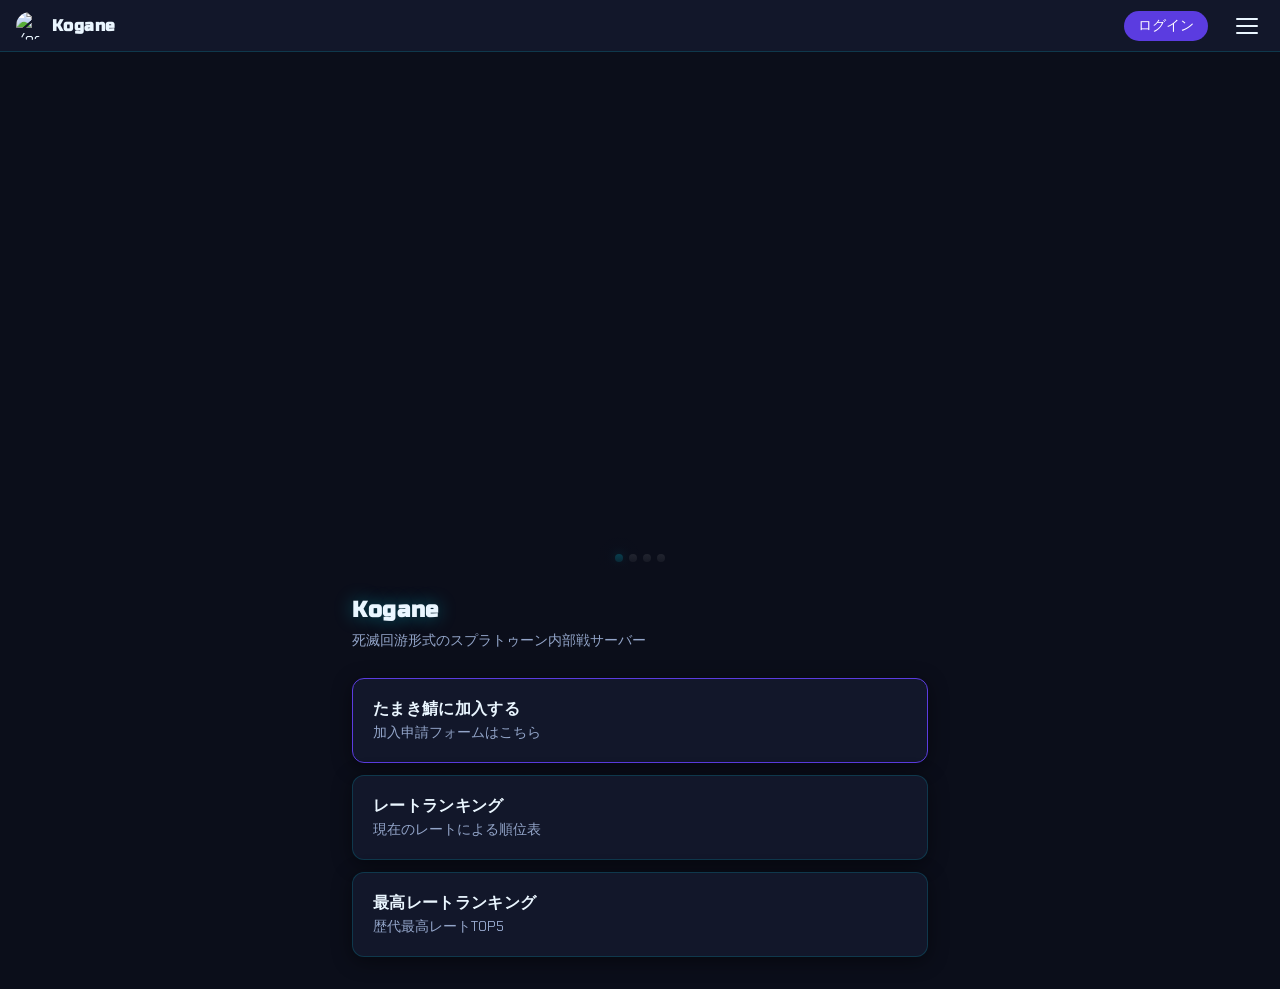
==== commit fe11f5e1: "サイト全体にネオン系デザインシステムを適用" ====
--- a/web/static/index.html
+++ b/web/static/index.html
@@ -4,119 +4,163 @@
   <meta charset="UTF-8">
   <meta name="viewport" content="width=device-width, initial-scale=1.0">
   <title>Kogane</title>
+  <link rel="preconnect" href="https://fonts.googleapis.com">
+  <link rel="preconnect" href="https://fonts.gstatic.com" crossorigin>
+  <link href="https://fonts.googleapis.com/css2?family=Chakra+Petch:wght@400;500;600;700&family=Russo+One&family=Orbitron:wght@500;700&display=swap" rel="stylesheet">
   <style>
     * { box-sizing: border-box; margin: 0; padding: 0; }
-    body { background: #0d1117; color: #e6edf3; font-family: 'Segoe UI', 'Hiragino Sans', sans-serif; min-height: 100vh; }
-    nav { background: #161b22; border-bottom: 1px solid #30363d; padding: 0 16px; display: flex; align-items: center; height: 52px; position: sticky; top: 0; z-index: 100; }
-    .nav-brand { display: flex; align-items: center; gap: 8px; cursor: pointer; color: #e6edf3; text-decoration: none; }
+    :root {
+      /* ゲーミング/eスポーツ・ネオンテーマ トークン */
+      --neon-bg: #0b0e1a;
+      --neon-bg-elevated: #0f1424;
+      --neon-card: #12172a;
+      --neon-border: rgba(0, 229, 255, 0.16);
+      --neon-text: #eaf6ff;
+      --neon-text-muted: #93a5c9;
+
+      --neon-cyan: #00e5ff;
+      --neon-cyan-rgb: 0, 229, 255;
+      --neon-green: #39ff88;
+      --neon-green-solid: #0a7d43;
+      --neon-danger: #ff3b5c;
+      --neon-danger-solid: #d42a55;
+      --neon-violet-solid: #5b3ce0;
+      --neon-violet-hover: #4a2fc4;
+      --neon-gold: #ffc93c;
+      --neon-silver: #cdd8f0;
+      --neon-bronze: #ff9d66;
+
+      --neon-radius-sm: 8px;
+      --neon-radius-md: 12px;
+      --neon-radius-pill: 999px;
+      --neon-ease: cubic-bezier(0.16, 1, 0.3, 1);
+      --neon-duration-fast: 150ms;
+      --neon-duration-base: 220ms;
+
+      --neon-font-heading: 'Russo One', 'Hiragino Sans', sans-serif;
+      --neon-font-body: 'Chakra Petch', 'Hiragino Sans', sans-serif;
+      --neon-font-stat: 'Orbitron', 'Chakra Petch', sans-serif;
+
+      --neon-glow-cyan-sm: 0 0 8px rgba(var(--neon-cyan-rgb), 0.5), 0 0 20px rgba(var(--neon-cyan-rgb), 0.25);
+      --neon-glow-green-sm: 0 0 10px rgba(10, 125, 67, 0.6);
+      --neon-glow-danger-sm: 0 0 10px rgba(212, 42, 85, 0.6);
+      --neon-shadow-card: 0 4px 20px rgba(0, 0, 0, 0.45);
+    }
+    body { background: var(--neon-bg); color: var(--neon-text); font-family: var(--neon-font-body), 'Hiragino Sans', sans-serif; min-height: 100vh; }
+    nav { background: var(--neon-card); border-bottom: 1px solid var(--neon-border); padding: 0 16px; display: flex; align-items: center; height: 52px; position: sticky; top: 0; z-index: 100; }
+    .nav-brand { display: flex; align-items: center; gap: 8px; cursor: pointer; color: var(--neon-text); text-decoration: none; }
     .nav-brand-icon { width: 28px; height: 28px; border-radius: 50%; object-fit: cover; flex-shrink: 0; }
-    .nav-brand-text { font-size: 1rem; font-weight: bold; }
+    .nav-brand-text { font-size: 1rem; font-weight: bold; font-family: var(--neon-font-heading); letter-spacing: 0.03em; }
     .nav-right { margin-left: auto; display: flex; align-items: center; gap: 10px; }
-    .login-btn { background: #5865f2; color: #fff; border: none; border-radius: 6px; padding: 6px 14px; font-size: 0.85rem; cursor: pointer; text-decoration: none; white-space: nowrap; }
-    .login-btn:hover { background: #4752c4; }
+    .login-btn { background: var(--neon-violet-solid); color: #fff; border: none; border-radius: var(--neon-radius-pill); padding: 6px 14px; font-size: 0.85rem; cursor: pointer; text-decoration: none; white-space: nowrap; transition: background var(--neon-duration-base) var(--neon-ease), box-shadow var(--neon-duration-base) var(--neon-ease); }
+    .login-btn:hover { background: var(--neon-violet-hover); box-shadow: 0 0 10px rgba(91, 60, 224, 0.6); }
     .user-info { display: flex; align-items: center; gap: 8px; cursor: pointer; padding: 4px 8px; border-radius: 8px; transition: background 0.2s; }
-    .user-info:hover { background: #21262d; }
+    .user-info:hover { background: var(--neon-bg-elevated); }
     .user-avatar { width: 28px; height: 28px; border-radius: 50%; object-fit: cover; }
-    .user-name { font-size: 0.85rem; color: #e6edf3; max-width: 80px; overflow: hidden; text-overflow: ellipsis; white-space: nowrap; }
+    .user-name { font-size: 0.85rem; color: var(--neon-text); max-width: 80px; overflow: hidden; text-overflow: ellipsis; white-space: nowrap; }
     .hamburger { background: none; border: none; cursor: pointer; padding: 6px; display: flex; flex-direction: column; gap: 5px; margin-left: 12px; }
-    .hamburger span { display: block; width: 22px; height: 2px; background: #e6edf3; border-radius: 2px; transition: all 0.3s; }
+    .hamburger span { display: block; width: 22px; height: 2px; background: var(--neon-text); border-radius: 2px; transition: all 0.3s; }
     .hamburger.open span:nth-child(1) { transform: translateY(7px) rotate(45deg); }
     .hamburger.open span:nth-child(2) { opacity: 0; }
     .hamburger.open span:nth-child(3) { transform: translateY(-7px) rotate(-45deg); }
-    .drawer { position: fixed; top: 52px; left: 0; right: 0; background: #161b22; border-bottom: 1px solid #30363d; z-index: 99; display: none; flex-direction: column; padding: 8px 0; }
+    .drawer { position: fixed; top: 52px; left: 0; right: 0; background: var(--neon-card); border-bottom: 1px solid var(--neon-border); z-index: 99; display: none; flex-direction: column; padding: 8px 0; }
     .drawer.open { display: flex; }
-    .drawer a { padding: 14px 20px; color: #e6edf3; text-decoration: none; font-size: 1rem; border-bottom: 1px solid #21262d; transition: background 0.2s; }
+    .drawer a { padding: 14px 20px; color: var(--neon-text); text-decoration: none; font-size: 1rem; border-bottom: 1px solid var(--neon-bg-elevated); transition: background 0.2s; }
     .drawer a:last-child { border-bottom: none; }
-    .drawer a:hover { background: #21262d; }
-    .drawer a.active { color: #58a6ff; }
+    .drawer a:hover { background: var(--neon-bg-elevated); }
+    .drawer a.active { color: var(--neon-cyan); }
     .overlay { display: none; position: fixed; inset: 0; background: rgba(0,0,0,0.5); z-index: 98; }
     .overlay.open { display: block; }
     .page { display: none; padding: 20px 16px; max-width: 640px; margin: 0 auto; }
     .page.active { display: block; }
-    .home-title { font-size: 1.4rem; font-weight: bold; margin-bottom: 8px; }
-    .home-desc { color: #8b949e; font-size: 0.9rem; margin-bottom: 28px; }
-    .card-link { display: block; background: #161b22; border: 1px solid #30363d; border-radius: 12px; padding: 20px; margin-bottom: 12px; color: inherit; cursor: pointer; transition: border-color 0.2s; }
-    .card-link:hover { border-color: #58a6ff; }
-    .card-link .card-title { font-size: 1rem; font-weight: bold; margin-bottom: 4px; }
-    .card-link .card-desc { font-size: 0.85rem; color: #8b949e; }
-    .page-title { font-size: 1.3rem; font-weight: bold; margin-bottom: 4px; }
-    .subtitle { font-size: 0.85rem; color: #8b949e; margin-bottom: 20px; }
-    .profile-header { background: #161b22; border: 1px solid #30363d; border-radius: 12px; padding: 20px; margin-bottom: 16px; }
+    .home-title { font-size: 1.4rem; font-weight: bold; margin-bottom: 8px; font-family: var(--neon-font-heading); letter-spacing: 0.03em; text-shadow: 0 0 18px rgba(var(--neon-cyan-rgb), 0.35); }
+    .home-desc { color: var(--neon-text-muted); font-size: 0.9rem; margin-bottom: 28px; }
+    .card-link { display: block; background: var(--neon-card); border: 1px solid var(--neon-border); border-radius: var(--neon-radius-md); padding: 20px; margin-bottom: 12px; color: inherit; cursor: pointer; box-shadow: var(--neon-shadow-card); transition: border-color var(--neon-duration-base) var(--neon-ease), transform var(--neon-duration-base) var(--neon-ease), box-shadow var(--neon-duration-base) var(--neon-ease); }
+    .card-link:hover { border-color: var(--neon-cyan); transform: translateY(-2px); box-shadow: var(--neon-shadow-card), var(--neon-glow-cyan-sm); }
+    .card-link .card-title { font-size: 1rem; font-weight: bold; margin-bottom: 4px; font-family: var(--neon-font-heading); letter-spacing: 0.02em; }
+    .card-link .card-desc { font-size: 0.85rem; color: var(--neon-text-muted); }
+    .page-title { font-size: 1.3rem; font-weight: bold; margin-bottom: 4px; font-family: var(--neon-font-heading); letter-spacing: 0.02em; }
+    .subtitle { font-size: 0.85rem; color: var(--neon-text-muted); margin-bottom: 20px; }
+    .profile-header { background: var(--neon-card); border: 1px solid var(--neon-border); border-radius: 12px; padding: 20px; margin-bottom: 16px; }
     .profile-top { display: flex; align-items: center; gap: 14px; margin-bottom: 12px; }
     .profile-avatar { width: 56px; height: 56px; border-radius: 50%; object-fit: cover; flex-shrink: 0; }
-    .profile-name { font-size: 1.3rem; font-weight: bold; }
+    .profile-name { font-size: 1.3rem; font-weight: bold; font-family: var(--neon-font-heading); letter-spacing: 0.02em; }
     .stats-grid { display: grid; grid-template-columns: 1fr 1fr; gap: 10px; margin-bottom: 12px; }
-    .stat-box { background: #0d1117; border: 1px solid #30363d; border-radius: 8px; padding: 12px; text-align: center; }
-    .stat-label { font-size: 0.75rem; color: #8b949e; margin-bottom: 4px; }
-    .stat-value { font-size: 1.3rem; font-weight: bold; color: #58a6ff; }
-    .section-card { background: #161b22; border: 1px solid #30363d; border-radius: 12px; padding: 16px; margin-bottom: 16px; }
-    .section-title { font-size: 0.85rem; color: #8b949e; margin-bottom: 12px; font-weight: bold; }
-    .graph-container { background: #161b22; border: 1px solid #30363d; border-radius: 12px; padding: 16px; margin-bottom: 16px; }
-    .stage-row { background: #0d1117; border: 1px solid #30363d; border-radius: 8px; padding: 12px 16px; margin-bottom: 6px; display: flex; align-items: center; gap: 12px; }
-    .stage-no-record { background: #0d1117; border: 1px solid #30363d; border-radius: 8px; padding: 12px 16px; margin-bottom: 6px; display: flex; align-items: center; gap: 12px; opacity: 0.4; }
+    .stat-box { background: var(--neon-bg); border: 1px solid var(--neon-border); border-radius: 8px; padding: 12px; text-align: center; }
+    .stat-label { font-size: 0.75rem; color: var(--neon-text-muted); margin-bottom: 4px; }
+    .stat-value { font-size: 1.3rem; font-weight: bold; color: var(--neon-cyan); font-family: var(--neon-font-stat); letter-spacing: 0.02em; }
+    .section-card { background: var(--neon-card); border: 1px solid var(--neon-border); border-radius: 12px; padding: 16px; margin-bottom: 16px; }
+    .section-title { font-size: 0.85rem; color: var(--neon-text-muted); margin-bottom: 12px; font-weight: bold; }
+    .graph-container { background: var(--neon-card); border: 1px solid var(--neon-border); border-radius: 12px; padding: 16px; margin-bottom: 16px; }
+    .stage-row { background: var(--neon-bg); border: 1px solid var(--neon-border); border-radius: 8px; padding: 12px 16px; margin-bottom: 6px; display: flex; align-items: center; gap: 12px; }
+    .stage-no-record { background: var(--neon-bg); border: 1px solid var(--neon-border); border-radius: 8px; padding: 12px 16px; margin-bottom: 6px; display: flex; align-items: center; gap: 12px; opacity: 0.4; }
     .stage-name { flex: 1; font-size: 0.9rem; }
-    .stage-record { font-size: 0.85rem; color: #8b949e; }
-    .stage-winrate { font-size: 0.95rem; font-weight: bold; color: #58a6ff; min-width: 48px; text-align: right; }
+    .stage-record { font-size: 0.85rem; color: var(--neon-text-muted); }
+    .stage-winrate { font-size: 0.95rem; font-weight: bold; color: var(--neon-cyan); min-width: 48px; text-align: right; font-family: var(--neon-font-stat); }
 
     /* タブUI */
-    .tab-bar { display: flex; border-bottom: 1px solid #30363d; margin-bottom: 16px; gap: 0; overflow-x: auto; }
-    .tab-btn { background: none; border: none; color: #8b949e; font-size: 0.9rem; padding: 12px 16px; cursor: pointer; white-space: nowrap; border-bottom: 2px solid transparent; margin-bottom: -1px; transition: color 0.2s, border-color 0.2s; }
-    .tab-btn:hover { color: #e6edf3; }
-    .tab-btn.active { color: #58a6ff; border-bottom-color: #58a6ff; }
+    .tab-bar { display: flex; border-bottom: 1px solid var(--neon-border); margin-bottom: 16px; gap: 0; overflow-x: auto; }
+    .tab-btn { background: none; border: none; color: var(--neon-text-muted); font-size: 0.9rem; padding: 12px 16px; cursor: pointer; white-space: nowrap; border-bottom: 2px solid transparent; margin-bottom: -1px; transition: color 0.2s, border-color 0.2s; }
+    .tab-btn:hover { color: var(--neon-text); }
+    .tab-btn.active { color: var(--neon-cyan); border-bottom-color: var(--neon-cyan); text-shadow: 0 0 10px rgba(var(--neon-cyan-rgb), 0.5); }
     .tab-content { display: none; }
     .tab-content.active { display: block; padding-bottom: 32px; }
 
     /* バッジ・バナー設定 */
     .badge-grid { display: flex; flex-wrap: wrap; gap: 8px; }
-    .badge-item { padding: 6px 12px; border-radius: 8px; cursor: pointer; font-size: 0.85rem; border: 1px solid #30363d; color: #8b949e; background: #0d1117; display: flex; align-items: center; gap: 6px; transition: border-color 0.2s; }
-    .badge-item:hover { border-color: #58a6ff; }
-    .badge-item.selected { border-color: #58a6ff; color: #58a6ff; background: #21262d; }
+    .badge-item { padding: 6px 12px; border-radius: var(--neon-radius-pill); cursor: pointer; font-size: 0.85rem; border: 1px solid var(--neon-border); color: var(--neon-text-muted); background: var(--neon-bg); display: flex; align-items: center; gap: 6px; transition: border-color var(--neon-duration-base) var(--neon-ease), box-shadow var(--neon-duration-base) var(--neon-ease); }
+    .badge-item:hover { border-color: var(--neon-cyan); }
+    .badge-item.selected { border-color: var(--neon-cyan); color: var(--neon-cyan); background: var(--neon-bg-elevated); box-shadow: var(--neon-glow-cyan-sm); }
     .badge-img { width: 24px; height: 24px; border-radius: 4px; object-fit: cover; }
-    .banner-item { border-radius: 8px; cursor: pointer; border: 2px solid #30363d; overflow: hidden; transition: border-color 0.2s; margin-bottom: 8px; }
-    .banner-item:hover { border-color: #58a6ff; }
-    .banner-item.selected { border-color: #58a6ff; }
-    .banner-preview { width: 100%; height: 60px; object-fit: cover; display: block; background: #0d1117; }
-    .banner-label { padding: 6px 10px; font-size: 0.8rem; color: #8b949e; background: #161b22; }
+    .banner-item { border-radius: var(--neon-radius-sm); cursor: pointer; border: 2px solid var(--neon-border); overflow: hidden; transition: border-color var(--neon-duration-base) var(--neon-ease), box-shadow var(--neon-duration-base) var(--neon-ease); margin-bottom: 8px; }
+    .banner-item:hover { border-color: var(--neon-cyan); }
+    .banner-item.selected { border-color: var(--neon-cyan); box-shadow: var(--neon-glow-cyan-sm); }
+    .banner-preview { width: 100%; height: 60px; object-fit: cover; display: block; background: var(--neon-bg); }
+    .banner-label { padding: 6px 10px; font-size: 0.8rem; color: var(--neon-text-muted); background: var(--neon-card); }
 
     /* vs */
-    .vs-select { width: 100%; padding: 10px 14px; background: #0d1117; border: 1px solid #30363d; border-radius: 8px; color: #e6edf3; font-size: 0.95rem; outline: none; margin-bottom: 12px; }
-    .vs-select:focus { border-color: #58a6ff; }
+    .vs-select { width: 100%; padding: 10px 14px; background: var(--neon-bg); border: 1px solid var(--neon-border); border-radius: 8px; color: var(--neon-text); font-size: 0.95rem; outline: none; margin-bottom: 12px; }
+    .vs-select:focus { border-color: var(--neon-cyan); }
     .vs-result { display: none; }
     .vs-name { font-size: 1rem; font-weight: bold; margin-bottom: 6px; }
-    .vs-record { font-size: 0.85rem; color: #8b949e; margin-bottom: 10px; }
-    .vs-bar-wrap { background: #0d1117; border-radius: 6px; height: 28px; overflow: hidden; display: flex; }
-    .vs-bar-win { background: #238636; height: 100%; display: flex; align-items: center; justify-content: center; font-size: 0.8rem; font-weight: bold; color: #fff; transition: width 0.4s; }
-    .vs-bar-loss { background: #da3633; height: 100%; display: flex; align-items: center; justify-content: center; font-size: 0.8rem; font-weight: bold; color: #fff; transition: width 0.4s; }
+    .vs-record { font-size: 0.85rem; color: var(--neon-text-muted); margin-bottom: 10px; }
+    .vs-bar-wrap { background: var(--neon-bg); border-radius: 6px; height: 28px; overflow: hidden; display: flex; }
+    .vs-bar-win { background: var(--neon-green-solid); height: 100%; display: flex; align-items: center; justify-content: center; font-size: 0.8rem; font-weight: bold; color: #fff; transition: width 0.4s; }
+    .vs-bar-loss { background: var(--neon-danger-solid); height: 100%; display: flex; align-items: center; justify-content: center; font-size: 0.8rem; font-weight: bold; color: #fff; transition: width 0.4s; }
 
     /* ガチャ・チケット */
-    .gacha-btn { width: 100%; padding: 12px; background: #238636; color: #fff; border: none; border-radius: 8px; font-size: 0.95rem; font-weight: bold; cursor: pointer; margin-bottom: 10px; }
-    .gacha-btn:disabled { background: #21262d; cursor: not-allowed; }
-    .ticket-row { display: flex; align-items: center; justify-content: space-between; padding: 10px 12px; background: #0d1117; border: 1px solid #30363d; border-radius: 8px; margin-bottom: 8px; }
+    .gacha-btn { width: 100%; padding: 12px; background: var(--neon-green-solid); color: #fff; border: none; border-radius: var(--neon-radius-pill); font-size: 0.95rem; font-weight: bold; cursor: pointer; margin-bottom: 10px; transition: box-shadow var(--neon-duration-base) var(--neon-ease), transform var(--neon-duration-fast) var(--neon-ease); }
+    .gacha-btn:hover:not(:disabled) { box-shadow: var(--neon-glow-green-sm); transform: translateY(-1px); }
+    .gacha-btn:disabled { background: var(--neon-bg-elevated); cursor: not-allowed; }
+    .ticket-row { display: flex; align-items: center; justify-content: space-between; padding: 10px 12px; background: var(--neon-bg); border: 1px solid var(--neon-border); border-radius: 8px; margin-bottom: 8px; }
     .ticket-label { font-size: 0.85rem; }
-    .ticket-use-btn { padding: 4px 12px; background: #5865f2; color: #fff; border: none; border-radius: 6px; font-size: 0.8rem; cursor: pointer; }
-    .ticket-use-btn:disabled { background: #21262d; cursor: not-allowed; }
-    .result-box { padding: 12px; background: #0d1117; border: 1px solid #30363d; border-radius: 8px; font-size: 0.9rem; margin-top: 8px; }
+    .ticket-use-btn { padding: 4px 12px; background: var(--neon-violet-solid); color: #fff; border: none; border-radius: var(--neon-radius-pill); font-size: 0.8rem; cursor: pointer; transition: box-shadow var(--neon-duration-base) var(--neon-ease); }
+    .ticket-use-btn:hover:not(:disabled) { box-shadow: 0 0 10px rgba(91, 60, 224, 0.6); }
+    .ticket-use-btn:disabled { background: var(--neon-bg-elevated); cursor: not-allowed; }
+    .result-box { padding: 12px; background: var(--neon-bg); border: 1px solid var(--neon-border); border-radius: 8px; font-size: 0.9rem; margin-top: 8px; }
 
     /* ランキング */
-    .loading { text-align: center; color: #8b949e; margin-top: 60px; }
-    .error { text-align: center; color: #f85149; margin-top: 60px; }
-    .hero-dot { width: 8px; height: 8px; border-radius: 50%; background: rgba(255,255,255,0.4); cursor: pointer; transition: background 0.3s; }
-    .hero-dot.active { background: #fff; }
+    .loading { text-align: center; color: var(--neon-text-muted); margin-top: 60px; }
+    .error { text-align: center; color: var(--neon-danger); margin-top: 60px; }
+    .hero-dot { width: 8px; height: 8px; border-radius: 50%; background: rgba(255,255,255,0.4); cursor: pointer; transition: background 0.3s, box-shadow 0.3s; }
+    .hero-dot.active { background: var(--neon-cyan); box-shadow: var(--neon-glow-cyan-sm); }
 
     /* 管理UI */
-    .admin-input { width: 100%; padding: 10px 14px; background: #0d1117; border: 1px solid #30363d; border-radius: 8px; color: #e6edf3; font-size: 0.95rem; outline: none; margin-bottom: 8px; }
-    .admin-input:focus { border-color: #58a6ff; }
-    .admin-btn { padding: 8px 16px; border: none; border-radius: 8px; font-size: 0.9rem; cursor: pointer; font-weight: bold; }
-    .admin-btn-primary { background: #238636; color: #fff; }
-    .admin-btn-secondary { background: #21262d; color: #e6edf3; }
-    .admin-btn-danger { background: #da3633; color: #fff; }
-    .admin-item-card { background: #0d1117; border: 1px solid #30363d; border-radius: 10px; padding: 14px; margin-bottom: 10px; }
-    .admin-item-preview { width: 100%; height: 80px; object-fit: cover; border-radius: 6px; margin-bottom: 8px; background: #161b22; display: block; }
-    .admin-badge-preview { width: 40px; height: 40px; object-fit: cover; border-radius: 6px; margin-bottom: 8px; background: #161b22; display: block; }
+    .admin-input { width: 100%; padding: 10px 14px; background: var(--neon-bg); border: 1px solid var(--neon-border); border-radius: 8px; color: var(--neon-text); font-size: 0.95rem; outline: none; margin-bottom: 8px; }
+    .admin-input:focus { border-color: var(--neon-cyan); }
+    .admin-btn { padding: 8px 16px; border: none; border-radius: var(--neon-radius-pill); font-size: 0.9rem; cursor: pointer; font-weight: bold; transition: box-shadow var(--neon-duration-base) var(--neon-ease); }
+    .admin-btn-primary { background: var(--neon-green-solid); color: #fff; }
+    .admin-btn-primary:hover { box-shadow: var(--neon-glow-green-sm); }
+    .admin-btn-secondary { background: var(--neon-bg-elevated); color: var(--neon-text); }
+    .admin-btn-danger { background: var(--neon-danger-solid); color: #fff; }
+    .admin-btn-danger:hover { box-shadow: var(--neon-glow-danger-sm); }
+    .admin-item-card { background: var(--neon-bg); border: 1px solid var(--neon-border); border-radius: 10px; padding: 14px; margin-bottom: 10px; }
+    .admin-item-preview { width: 100%; height: 80px; object-fit: cover; border-radius: 6px; margin-bottom: 8px; background: var(--neon-card); display: block; }
+    .admin-badge-preview { width: 40px; height: 40px; object-fit: cover; border-radius: 6px; margin-bottom: 8px; background: var(--neon-card); display: block; }
 
     /* accordion */
-    .accordion-header { display: flex; align-items: center; justify-content: space-between; cursor: pointer; padding: 14px 0; border-bottom: 1px solid #30363d; color: #8b949e; font-size: 0.95rem; font-weight: bold; user-select: none; }
-    .accordion-header:hover { color: #e6edf3; }
+    .accordion-header { display: flex; align-items: center; justify-content: space-between; cursor: pointer; padding: 14px 0; border-bottom: 1px solid var(--neon-border); color: var(--neon-text-muted); font-size: 0.95rem; font-weight: bold; user-select: none; }
+    .accordion-header:hover { color: var(--neon-text); }
     .accordion-arrow { font-size: 0.8rem; transition: transform 0.2s; }
     .accordion-arrow.open { transform: rotate(180deg); }
     .accordion-body { display: none; padding-top: 12px; }
@@ -149,6 +193,7 @@
   <a href="#" onclick="showPage('ranking'); closeDrawer();" id="nav-ranking">レートランキング</a>
   <a href="#" onclick="showPage('peak'); closeDrawer();" id="nav-peak">最高レートランキング</a>
   <a href="#" onclick="showMyPage(); closeDrawer();" id="nav-mypage" style="display:none;">マイページ</a>
+  <a href="#" onclick="showStatsInputPage(); closeDrawer();" id="nav-stats-input" style="display:none;">戦績入力</a>
   <a href="#" onclick="showPage('join'); closeDrawer();">加入申請</a>
 </div>
 
@@ -167,12 +212,12 @@
       <div class="hero-dot" onclick="goSlide(2)"></div>
       <div class="hero-dot" onclick="goSlide(3)"></div>
     </div>
-    <div style="position:absolute; bottom:0; left:0; right:0; height:80px; background:linear-gradient(transparent, #0d1117);"></div>
+    <div style="position:absolute; bottom:0; left:0; right:0; height:80px; background:linear-gradient(transparent, var(--neon-bg));"></div>
   </div>
   <div style="padding: 0 16px;">
     <div class="home-title">Kogane</div>
     <div class="home-desc">死滅回游形式のスプラトゥーン内部戦サーバー</div>
-    <div class="card-link" onclick="showPage('join')" style="border-color:#5865f2;">
+    <div class="card-link" onclick="showPage('join')" style="border-color:var(--neon-violet-solid);">
       <div class="card-title">たまき鯖に加入する</div>
       <div class="card-desc">加入申請フォームはこちら</div>
     </div>
@@ -196,17 +241,17 @@
   <div class="page-title">加入申請</div>
   <div class="subtitle">必要事項を入力して送信してください</div>
   <div style="margin-bottom:12px;">
-    <div style="font-size:0.85rem; color:#8b949e; margin-bottom:6px;">名前</div>
-    <input id="join-name" type="text" placeholder="例：たまき" maxlength="50" style="width:100%; padding:10px 14px; background:#0d1117; border:1px solid #30363d; border-radius:8px; color:#e6edf3; font-size:0.95rem; outline:none;">
+    <div style="font-size:0.85rem; color:var(--neon-text-muted); margin-bottom:6px;">名前</div>
+    <input id="join-name" type="text" placeholder="例：たまき" maxlength="50" style="width:100%; padding:10px 14px; background:var(--neon-bg); border:1px solid var(--neon-border); border-radius:8px; color:var(--neon-text); font-size:0.95rem; outline:none;">
   </div>
   <div style="margin-bottom:20px;">
-    <div style="font-size:0.85rem; color:#8b949e; margin-bottom:6px;">XアカウントID（@なし）</div>
-    <input id="join-xid" type="text" placeholder="例：tamaki0403" maxlength="50" style="width:100%; padding:10px 14px; background:#0d1117; border:1px solid #30363d; border-radius:8px; color:#e6edf3; font-size:0.95rem; outline:none;">
-  </div>
-  <div id="join-login-warning" style="display:none; color:#f85149; font-size:0.85rem; margin-bottom:12px;">Discordログインが必要です</div>
-  <div id="join-success" style="display:none; color:#238636; font-size:0.85rem; margin-bottom:12px;">申請を送信しました！</div>
-  <div id="join-error" style="display:none; color:#f85149; font-size:0.85rem; margin-bottom:12px;"></div>
-  <button onclick="submitJoinRequest()" style="width:100%; padding:12px; background:#5865f2; color:#fff; border:none; border-radius:8px; font-size:1rem; font-weight:bold; cursor:pointer;">申請を送信</button>
+    <div style="font-size:0.85rem; color:var(--neon-text-muted); margin-bottom:6px;">XアカウントID（@なし）</div>
+    <input id="join-xid" type="text" placeholder="例：tamaki0403" maxlength="50" style="width:100%; padding:10px 14px; background:var(--neon-bg); border:1px solid var(--neon-border); border-radius:8px; color:var(--neon-text); font-size:0.95rem; outline:none;">
+  </div>
+  <div id="join-login-warning" style="display:none; color:var(--neon-danger); font-size:0.85rem; margin-bottom:12px;">Discordログインが必要です</div>
+  <div id="join-success" style="display:none; color:var(--neon-green); font-size:0.85rem; margin-bottom:12px;">申請を送信しました！</div>
+  <div id="join-error" style="display:none; color:var(--neon-danger); font-size:0.85rem; margin-bottom:12px;"></div>
+  <button onclick="submitJoinRequest()" style="width:100%; padding:12px; background:var(--neon-violet-solid); color:#fff; border:none; border-radius:var(--neon-radius-pill); font-size:1rem; font-weight:bold; cursor:pointer;">申請を送信</button>
 </div>
 
 <!-- レートランキング -->
@@ -228,6 +273,14 @@
   <div id="mypage-content"><p class="loading">読み込み中...</p></div>
 </div>
 
+<!-- 戦績入力（全件） -->
+<div class="page" id="page-stats-input">
+  <a href="#" onclick="showMyPage()" style="color:var(--neon-cyan); font-size:0.85rem; text-decoration:none; display:inline-block; margin-bottom:12px;">← マイページに戻る</a>
+  <div class="page-title">戦績入力</div>
+  <div class="subtitle">過去の試合の戦績を入力・編集できます</div>
+  <div id="stats-input-all-list"><p class="loading">読み込み中...</p></div>
+</div>
+
 <!-- 運営ページ -->
 <div class="page" id="page-admin">
   <div class="page-title">運営ページ</div>
@@ -255,37 +308,37 @@
   </div>
   <div class="accordion-body" id="body-admin-preview">
     <div style="padding-top:8px;">
-      <div style="font-size:0.85rem; color:#8b949e; margin-bottom:12px;">バッジとバナーを選択するとネームプレートに反映されます</div>
+      <div style="font-size:0.85rem; color:var(--neon-text-muted); margin-bottom:12px;">バッジとバナーを選択するとネームプレートに反映されます</div>
 
       <!-- プレビュー選択UI -->
       <div style="margin-bottom:10px;">
-        <div style="font-size:0.8rem; color:#8b949e; margin-bottom:6px;">バッジ</div>
+        <div style="font-size:0.8rem; color:var(--neon-text-muted); margin-bottom:6px;">バッジ</div>
         <div id="preview-badge-list" style="display:flex; flex-wrap:wrap; gap:8px; margin-bottom:12px;">
           <div class="badge-item selected" onclick="selectPreviewBadge(null, this)">なし</div>
         </div>
-        <div style="font-size:0.8rem; color:#8b949e; margin-bottom:6px;">バナー</div>
+        <div style="font-size:0.8rem; color:var(--neon-text-muted); margin-bottom:6px;">バナー</div>
         <div id="preview-banner-list" style="display:flex; flex-wrap:wrap; gap:8px; margin-bottom:16px;">
           <div class="badge-item selected" onclick="selectPreviewBanner(null, this)">なし</div>
         </div>
       </div>
 
       <!-- ネームプレートプレビュー -->
-      <div style="font-size:0.8rem; color:#8b949e; margin-bottom:8px;">プレビュー</div>
+      <div style="font-size:0.8rem; color:var(--neon-text-muted); margin-bottom:8px;">プレビュー</div>
       <div id="nameplate-preview" style="
         display: flex;
         align-items: stretch;
-        border: 1px solid #30363d;
+        border: 1px solid var(--neon-border);
         border-radius: 12px;
         overflow: hidden;
         min-height: 72px;
       ">
-        <div style="position:relative; display:flex; flex-direction:column; align-items:center; justify-content:center; padding:8px 14px; background:#161b22; min-width:64px; flex-shrink:0; z-index:2;">
-          <div style="font-size:1.2rem; font-weight:bold; color:#8b949e; line-height:1;">1</div>
-          <div style="font-size:0.85rem; font-weight:bold; color:#58a6ff; margin-top:6px; line-height:1;">2500</div>
+        <div style="position:relative; display:flex; flex-direction:column; align-items:center; justify-content:center; padding:8px 14px; background:var(--neon-card); min-width:64px; flex-shrink:0; z-index:2;">
+          <div style="font-size:1.2rem; font-weight:bold; color:var(--neon-text-muted); line-height:1;">1</div>
+          <div style="font-size:0.85rem; font-weight:bold; color:var(--neon-cyan); margin-top:6px; line-height:1;">2500</div>
           <!-- 右側グラデーション -->
-          <div id="nameplate-left-fade" style="position:absolute; right:-24px; top:0; bottom:0; width:24px; background:linear-gradient(to right, #161b22, transparent); pointer-events:none; z-index:3;"></div>
-        </div>
-        <div id="nameplate-banner-area" style="flex:1; display:flex; align-items:center; padding:12px 14px 12px 24px; gap:12px; position:relative; background:#0d1117; overflow:hidden;">
+          <div id="nameplate-left-fade" style="position:absolute; right:-24px; top:0; bottom:0; width:24px; background:linear-gradient(to right, var(--neon-card), transparent); pointer-events:none; z-index:3;"></div>
+        </div>
+        <div id="nameplate-banner-area" style="flex:1; display:flex; align-items:center; padding:12px 14px 12px 24px; gap:12px; position:relative; background:var(--neon-bg); overflow:hidden;">
           <img id="nameplate-avatar" style="width:36px; height:36px; border-radius:50%; object-fit:cover; flex-shrink:0; position:relative; z-index:1;" src="https://cdn.discordapp.com/embed/avatars/0.png" alt="">
           <div style="font-size:0.95rem; font-weight:bold; position:relative; z-index:1;">たまき</div>
         </div>
@@ -302,17 +355,17 @@
   </div>
   <div class="accordion-body" id="body-admin-badges">
     <div style="padding-top:8px;">
-      <div style="font-size:0.85rem; color:#8b949e; margin-bottom:8px;">新規バッジ作成</div>
+      <div style="font-size:0.85rem; color:var(--neon-text-muted); margin-bottom:8px;">新規バッジ作成</div>
       <input class="admin-input" id="new-badge-label" placeholder="バッジ名（例：石狩）">
       <input class="admin-input" id="new-badge-url" placeholder="画像URL">
       <div id="new-badge-preview-wrap" style="margin-bottom:8px; display:none;">
-        <img id="new-badge-preview" src="" style="width:48px; height:48px; object-fit:cover; border-radius:6px; border:1px solid #30363d;">
+        <img id="new-badge-preview" src="" style="width:48px; height:48px; object-fit:cover; border-radius:6px; border:1px solid var(--neon-border);">
       </div>
       <button class="admin-btn admin-btn-primary" onclick="previewBadgeImage()" style="margin-bottom:8px; margin-right:8px;">プレビュー</button>
       <button class="admin-btn admin-btn-primary" onclick="createBadge()">作成</button>
       <div id="badge-create-msg" style="font-size:0.85rem; margin-top:8px;"></div>
 
-      <div style="font-size:0.85rem; color:#8b949e; margin-top:16px; margin-bottom:8px;">作成済みバッジ</div>
+      <div style="font-size:0.85rem; color:var(--neon-text-muted); margin-top:16px; margin-bottom:8px;">作成済みバッジ</div>
       <div id="admin-badge-list"></div>
     </div>
   </div>
@@ -323,17 +376,17 @@
   </div>
   <div class="accordion-body" id="body-admin-banners">
     <div style="padding-top:8px;">
-      <div style="font-size:0.85rem; color:#8b949e; margin-bottom:8px;">新規バナー作成</div>
+      <div style="font-size:0.85rem; color:var(--neon-text-muted); margin-bottom:8px;">新規バナー作成</div>
       <input class="admin-input" id="new-banner-label" placeholder="バナー名（例：夏バナー）">
       <input class="admin-input" id="new-banner-url" placeholder="画像URL">
       <div id="new-banner-preview-wrap" style="margin-bottom:8px; display:none;">
-        <img id="new-banner-preview" src="" style="width:100%; height:80px; object-fit:cover; border-radius:6px; border:1px solid #30363d;">
+        <img id="new-banner-preview" src="" style="width:100%; height:80px; object-fit:cover; border-radius:6px; border:1px solid var(--neon-border);">
       </div>
       <button class="admin-btn admin-btn-primary" onclick="previewBannerImage()" style="margin-bottom:8px; margin-right:8px;">プレビュー</button>
       <button class="admin-btn admin-btn-primary" onclick="createBanner()">作成</button>
       <div id="banner-create-msg" style="font-size:0.85rem; margin-top:8px;"></div>
 
-      <div style="font-size:0.85rem; color:#8b949e; margin-top:16px; margin-bottom:8px;">作成済みバナー</div>
+      <div style="font-size:0.85rem; color:var(--neon-text-muted); margin-top:16px; margin-bottom:8px;">作成済みバナー</div>
       <div id="admin-banner-list"></div>
     </div>
   </div>
@@ -398,6 +451,7 @@
     document.getElementById('login-btn').style.display = 'none';
     document.getElementById('my-page-card').style.display = 'block';
     document.getElementById('nav-mypage').style.display = 'block';
+    document.getElementById('nav-stats-input').style.display = 'block';
     document.getElementById('user-info').style.display = 'flex';
     if (currentAvatarUrl) document.getElementById('user-avatar').src = currentAvatarUrl;
     fetch(`/api/player_stats/${currentUserId}`)
@@ -447,20 +501,20 @@
     const rank = p.rank;
     const banner = p.selected_banner_url || null;
     const badge = p.selected_badge_emoji || '';
-    const rankColor = rank === 1 ? '#d4a017' : rank === 2 ? '#a8a9ad' : rank === 3 ? '#b87333' : '#8b949e';
-    const borderColor = rank === 1 ? '#d4a017' : rank === 2 ? '#a8a9ad' : rank === 3 ? '#b87333' : '#30363d';
+    const rankColor = rank === 1 ? 'var(--neon-gold)' : rank === 2 ? 'var(--neon-silver)' : rank === 3 ? 'var(--neon-bronze)' : 'var(--neon-text-muted)';
+    const borderColor = rank === 1 ? 'var(--neon-gold)' : rank === 2 ? 'var(--neon-silver)' : rank === 3 ? 'var(--neon-bronze)' : 'var(--neon-border)';
     return `
-      <div style="display:flex; align-items:stretch; border:1px solid ${borderColor}; border-radius:12px; overflow:hidden; margin-bottom:8px; min-height:72px;">
-        <div style="display:flex; flex-direction:column; align-items:center; justify-content:center; padding:8px 14px; background:#161b22; min-width:64px; flex-shrink:0;">
-          <div style="font-size:1.2rem; font-weight:bold; color:${rankColor}; line-height:1;">${rank}</div>
-          <div style="font-size:0.85rem; font-weight:bold; color:#58a6ff; margin-top:6px; line-height:1;">${rating}</div>
-        </div>
-        <div style="flex:1; display:flex; align-items:center; padding:12px 14px; gap:12px; position:relative; background:${banner ? `url('${banner}') center/cover no-repeat` : '#0d1117'}; overflow:hidden;">
+      <div style="display:flex; align-items:stretch; border:1px solid ${borderColor}; border-radius:var(--neon-radius-md); overflow:hidden; margin-bottom:8px; min-height:72px;">
+        <div style="display:flex; flex-direction:column; align-items:center; justify-content:center; padding:8px 14px; background:var(--neon-card); min-width:64px; flex-shrink:0;">
+          <div style="font-size:1.2rem; font-weight:bold; color:${rankColor}; line-height:1; font-family:var(--neon-font-stat);">${rank}</div>
+          <div style="font-size:0.85rem; font-weight:bold; color:var(--neon-cyan); margin-top:6px; line-height:1; font-family:var(--neon-font-stat);">${rating}</div>
+        </div>
+        <div style="flex:1; display:flex; align-items:center; padding:12px 14px; gap:12px; position:relative; background:${banner ? `url('${banner}') center/cover no-repeat` : 'var(--neon-bg)'}; overflow:hidden;">
           ${banner ? `<div style="position:absolute; inset:0; background:rgba(0,0,0,0.45);"></div>` : ''}
           <img style="width:36px; height:36px; border-radius:50%; object-fit:cover; flex-shrink:0; position:relative; z-index:1;" src="${avatar}" onerror="this.src='https://cdn.discordapp.com/embed/avatars/0.png'" alt="">
           <div style="font-size:0.95rem; font-weight:bold; white-space:nowrap; overflow:hidden; text-overflow:ellipsis; position:relative; z-index:1;">${name}</div>
         </div>
-        ${badge ? `<div style="display:flex; align-items:center; justify-content:center; padding:0 12px; background:#161b22; flex-shrink:0; font-size:1.2rem;">${badge}</div>` : ''}
+        ${badge ? `<div style="display:flex; align-items:center; justify-content:center; padding:0 12px; background:var(--neon-card); flex-shrink:0; font-size:1.2rem;">${badge}</div>` : ''}
       </div>`;
   }
 
@@ -557,21 +611,22 @@
         <div style="margin-bottom:12px;">
           <div class="section-title">バナー設定</div>
           <div class="banner-item ${!selectedWebBanner ? 'selected' : ''}" onclick="setWebBanner('')">
-            <div style="height:40px; background:#0d1117; display:flex; align-items:center; justify-content:center;">
-              <span style="font-size:0.8rem; color:#8b949e;">なし</span>
+            <div style="height:40px; background:var(--neon-bg); display:flex; align-items:center; justify-content:center;">
+              <span style="font-size:0.8rem; color:var(--neon-text-muted);">なし</span>
             </div>
           </div>
           ${myWebBanners.map(b => `
             <div class="banner-item ${selectedWebBanner === b.id ? 'selected' : ''}" onclick="setWebBanner('${b.id}')">
-              ${b.image_url ? `<img class="banner-preview" src="${b.image_url}" onerror="this.style.display='none'">` : '<div class="banner-preview" style="background:#21262d;"></div>'}
+              ${b.image_url ? `<img class="banner-preview" src="${b.image_url}" onerror="this.style.display='none'">` : '<div class="banner-preview" style="background:var(--neon-bg-elevated);"></div>'}
               <div class="banner-label">${b.label}</div>
             </div>`).join('')}
         </div>` : '';
 
-      const adminLinkHtml = currentUserId === '1225788050894753865' ? `
-        <div style="border-top:1px solid #30363d; padding-top:12px; margin-top:4px;">
-          <div onclick="showAdminPage()" style="display:inline-block; padding:6px 16px; border-radius:8px; cursor:pointer; font-size:0.85rem; background:#21262d; border:1px solid #30363d; color:#8b949e;">運営ページ</div>
-        </div>` : '';
+      const adminLinkHtml = `
+        <div style="border-top:1px solid var(--neon-border); padding-top:12px; margin-top:4px; display:flex; gap:8px; flex-wrap:wrap;">
+          <div onclick="showStatsInputPage()" style="display:inline-block; padding:6px 16px; border-radius:8px; cursor:pointer; font-size:0.85rem; background:var(--neon-bg-elevated); border:1px solid var(--neon-border); color:var(--neon-text-muted);">過去の戦績を入力</div>
+          ${currentUserId === '1225788050894753865' ? `<div onclick="showAdminPage()" style="display:inline-block; padding:6px 16px; border-radius:8px; cursor:pointer; font-size:0.85rem; background:var(--neon-bg-elevated); border:1px solid var(--neon-border); color:var(--neon-text-muted);">運営ページ</div>` : ''}
+        </div>`;
 
       document.getElementById('mypage-content').innerHTML = `
         <!-- プロフィールカード -->
@@ -583,10 +638,10 @@
             </div>
           </div>
           ${d.play_type ? `
-          <div style="background:#0d1117; border:1px solid #30363d; border-radius:8px; padding:16px; margin-bottom:14px; text-align:center;">
-            <div style="font-size:0.75rem; color:#8b949e; margin-bottom:6px;">あなたのスタイルは</div>
-            <div style="font-size:2rem; font-weight:bold; color:#58a6ff; margin-bottom:8px; letter-spacing:0.05em;">${d.play_type}</div>
-            <div style="font-size:0.8rem; color:#8b949e; line-height:1.6; text-align:left;">${PLAY_TYPE_DESC[d.play_type] || ''}</div>
+          <div style="background:var(--neon-bg); border:1px solid var(--neon-border); border-radius:8px; padding:16px; margin-bottom:14px; text-align:center;">
+            <div style="font-size:0.75rem; color:var(--neon-text-muted); margin-bottom:6px;">あなたのスタイルは</div>
+            <div style="font-size:2rem; font-weight:bold; color:var(--neon-cyan); margin-bottom:8px; letter-spacing:0.05em; font-family:var(--neon-font-heading); text-shadow:0 0 18px rgba(var(--neon-cyan-rgb),0.4);">${d.play_type}</div>
+            <div style="font-size:0.8rem; color:var(--neon-text-muted); line-height:1.6; text-align:left;">${PLAY_TYPE_DESC[d.play_type] || ''}</div>
           </div>` : ''}
           <div class="stats-grid">
             <div class="stat-box"><div class="stat-label">勝ち</div><div class="stat-value">${d.wins}</div></div>
@@ -619,21 +674,15 @@
 
         <!-- タブエリア -->
         <div class="tab-bar">
-          <button class="tab-btn active" onclick="switchTab('stats-input', this)">戦績入力</button>
-          <button class="tab-btn" onclick="switchTab('vs', this)">対プレイヤー</button>
+          <button class="tab-btn active" onclick="switchTab('vs', this)">対プレイヤー</button>
           <button class="tab-btn" onclick="switchTab('gacha', this)">ガチャ</button>
           <button class="tab-btn" onclick="switchTab('ticket', this)">チケット</button>
         </div>
 
-        <!-- 戦績入力タブ -->
-        <div class="tab-content active" id="tab-stats-input">
-          <div id="stats-match-list"><p style="color:#8b949e; font-size:0.85rem;">読み込み中...</p></div>
-        </div>
-
         <!-- 対プレイヤータブ -->
-        <div class="tab-content" id="tab-vs">
+        <div class="tab-content active" id="tab-vs">
           ${vsStatsData.length === 0
-            ? '<p style="color:#8b949e; font-size:0.85rem; padding:12px 0;">対戦記録がありません</p>'
+            ? '<p style="color:var(--neon-text-muted); font-size:0.85rem; padding:12px 0;">対戦記録がありません</p>'
             : `<select class="vs-select" id="vs-select" onchange="updateVsResult()">
                 <option value="">プレイヤーを選択...</option>
                 ${vsOptions}
@@ -657,14 +706,14 @@
 
         <!-- チケットタブ -->
         <div class="tab-content" id="tab-ticket">
-          <div style="font-size:0.85rem; color:#8b949e; margin-bottom:10px;">
+          <div style="font-size:0.85rem; color:var(--neon-text-muted); margin-bottom:10px;">
             ${d.active_effect ? `有効中: ${d.active_effect.label}（残り${d.active_effect.remaining_matches}試合）` : '有効中の効果なし'}
           </div>
           ${(d.tickets && d.tickets.length > 0) ? d.tickets.map((t, i) => `
             <div class="ticket-row">
               <div class="ticket-label">${t.label}</div>
               <button class="ticket-use-btn" onclick="useTicket(${i})" ${d.active_effect ? 'disabled' : ''}>${d.active_effect ? '効果中' : '使用'}</button>
-            </div>`).join('') : '<div style="font-size:0.85rem; color:#8b949e;">チケットなし</div>'}
+            </div>`).join('') : '<div style="font-size:0.85rem; color:var(--neon-text-muted);">チケットなし</div>'}
           <div id="ticket-result" style="display:none;" class="result-box"></div>
         </div>
       `;
@@ -677,21 +726,18 @@
           type: 'line',
           data: {
             labels: rateHistory.map((_, i) => `${i + 1}戦`),
-            datasets: [{ data: rateHistory.map(r => r.rating), borderColor: '#58a6ff', backgroundColor: 'rgba(88,166,255,0.1)', borderWidth: 2, pointRadius: 3, pointBackgroundColor: '#58a6ff', fill: true, tension: 0.3 }]
+            datasets: [{ data: rateHistory.map(r => r.rating), borderColor: '#00e5ff', backgroundColor: 'rgba(0,229,255,0.12)', borderWidth: 2, pointRadius: 3, pointBackgroundColor: '#00e5ff', fill: true, tension: 0.3 }]
           },
           options: {
             responsive: true,
             plugins: { legend: { display: false }, tooltip: { callbacks: { label: ctx => `レート: ${ctx.parsed.y}`, afterLabel: ctx => { const h = rateHistory[ctx.dataIndex]; return h.stage ? `ステージ: ${h.stage}` : ''; } } } },
-            scales: { x: { ticks: { color: '#8b949e', font: { size: 10 } }, grid: { color: '#21262d' } }, y: { ticks: { color: '#8b949e' }, grid: { color: '#21262d' } } }
+            scales: { x: { ticks: { color: '#93a5c9', font: { size: 10 } }, grid: { color: 'rgba(0,229,255,0.08)' } }, y: { ticks: { color: '#93a5c9' }, grid: { color: 'rgba(0,229,255,0.08)' } } }
           }
         });
       } else {
-        document.getElementById('rateChart').parentElement.innerHTML += '<p style="color:#8b949e; font-size:0.85rem; padding:8px 0;">試合記録がありません</p>';
+        document.getElementById('rateChart').parentElement.innerHTML += '<p style="color:var(--neon-text-muted); font-size:0.85rem; padding:8px 0;">試合記録がありません</p>';
         document.getElementById('rateChart').style.display = 'none';
       }
-
-      // 戦績入力を読み込む
-      loadStatsMatches();
 
     } catch (e) {
       document.getElementById('mypage-content').innerHTML = '<p class="error">データの取得に失敗しました</p>';
@@ -703,42 +749,6 @@
     document.querySelectorAll('.tab-content').forEach(c => c.classList.remove('active'));
     btn.classList.add('active');
     document.getElementById('tab-' + tabId).classList.add('active');
-  }
-
-  async function loadStatsMatches() {
-    if (!currentUserId) return;
-    try {
-      const res = await fetch(`/api/my_matches/${currentUserId}`);
-      const data = await res.json();
-      const el = document.getElementById('stats-match-list');
-      if (!el) return;
-      if (data.matches.length === 0) { el.innerHTML = '<p style="color:#8b949e; font-size:0.85rem;">参加した試合がありません</p>'; return; }
-      el.innerHTML = data.matches.map(m => `
-        <div style="background:#161b22; border:1px solid #30363d; border-radius:8px; padding:12px; margin-bottom:8px;">
-          <div style="font-size:0.85rem; margin-bottom:8px; color:#8b949e;">${m.stage} ${m.already_input ? '✅入力済み' : ''}</div>
-          ${!m.already_input ? `
-          <div style="display:grid; grid-template-columns:1fr 1fr; gap:8px; margin-bottom:8px;">
-            <input id="paint-${m.timestamp}" type="number" placeholder="塗りポイント" style="padding:8px; background:#0d1117; border:1px solid #30363d; border-radius:6px; color:#e6edf3; font-size:0.85rem;">
-            <input id="kill-${m.timestamp}" type="number" placeholder="キル" style="padding:8px; background:#0d1117; border:1px solid #30363d; border-radius:6px; color:#e6edf3; font-size:0.85rem;">
-            <input id="death-${m.timestamp}" type="number" placeholder="デス" style="padding:8px; background:#0d1117; border:1px solid #30363d; border-radius:6px; color:#e6edf3; font-size:0.85rem;">
-            <input id="special-${m.timestamp}" type="number" placeholder="スペシャル" style="padding:8px; background:#0d1117; border:1px solid #30363d; border-radius:6px; color:#e6edf3; font-size:0.85rem;">
-          </div>
-          <button onclick="submitStats('${m.timestamp}')" style="width:100%; padding:8px; background:#5865f2; color:#fff; border:none; border-radius:6px; font-size:0.85rem; cursor:pointer;">入力する</button>` : ''}
-        </div>`).join('');
-    } catch (e) {}
-  }
-
-  async function submitStats(matchId) {
-    if (!currentUserId) return;
-    const paint = document.getElementById(`paint-${matchId}`).value;
-    const kill = document.getElementById(`kill-${matchId}`).value;
-    const death = document.getElementById(`death-${matchId}`).value;
-    const special = document.getElementById(`special-${matchId}`).value;
-    try {
-      const res = await fetch('/api/stats/input', { method: 'POST', headers: { 'Content-Type': 'application/json' }, body: JSON.stringify({ user_id: currentUserId, match_id: matchId, paint, kill, death, special }) });
-      const data = await res.json();
-      if (data.success) loadStatsMatches();
-    } catch (e) {}
   }
 
   async function setWebBadge(badgeId) {
@@ -791,8 +801,8 @@
       const data = await res.json();
       const resultEl = document.getElementById('ticket-result');
       resultEl.style.display = 'block';
-      if (data.success) { resultEl.style.color = '#238636'; resultEl.textContent = `${data.label} を使用しました！`; loadMyPage(); }
-      else { resultEl.style.color = '#f85149'; resultEl.textContent = data.error || 'エラーが発生しました'; }
+      if (data.success) { resultEl.style.color = 'var(--neon-green)'; resultEl.textContent = `${data.label} を使用しました！`; loadMyPage(); }
+      else { resultEl.style.color = 'var(--neon-danger)'; resultEl.textContent = data.error || 'エラーが発生しました'; }
     } catch (e) {}
   }
 
@@ -849,6 +859,117 @@
     }
   }
 
+  // ===== 戦績入力（全件） =====
+  function showStatsInputPage() {
+    if (!currentUserId) { window.location.href = '/auth/login'; return; }
+    document.querySelectorAll('.page').forEach(p => p.classList.remove('active'));
+    document.getElementById('page-stats-input').classList.add('active');
+    currentPage = 'stats-input';
+    loadAllStatsMatches();
+  }
+
+  function formatMatchDate(ts) {
+    try {
+      const d = new Date(ts.endsWith('Z') ? ts : ts + 'Z');
+      return `${d.getMonth() + 1}/${d.getDate()} ${String(d.getHours()).padStart(2, '0')}:${String(d.getMinutes()).padStart(2, '0')}`;
+    } catch (e) { return ts; }
+  }
+
+  function renderStatsMatchCard(m) {
+    const dateStr = formatMatchDate(m.timestamp);
+    const isWin = m.my_team === m.winner;
+    const resultText = isWin ? '勝利' : '敗北';
+    const resultColor = isWin ? 'var(--neon-green)' : 'var(--neon-danger)';
+    const header = `
+      <div style="display:flex; justify-content:space-between; align-items:center; margin-bottom:8px;">
+        <div style="font-size:0.85rem; color:var(--neon-text-muted);">${dateStr}　${m.stage}</div>
+        <div style="font-size:0.8rem; font-weight:bold; color:${resultColor};">${resultText}</div>
+      </div>`;
+
+    if (m.already_input) {
+      const s = m.stats;
+      return `
+        <div class="admin-item-card" id="stats-card-${m.timestamp}">
+          ${header}
+          <div id="stats-view-${m.timestamp}">
+            <div style="display:grid; grid-template-columns:1fr 1fr; gap:6px; font-size:0.85rem; margin-bottom:10px;">
+              <div>塗り: ${s.paint}</div>
+              <div>キル: ${s.kill}</div>
+              <div>デス: ${s.death}</div>
+              <div>スペシャル: ${s.special}</div>
+            </div>
+            <button class="admin-btn admin-btn-secondary" onclick="startEditStats('${m.timestamp}')">編集</button>
+          </div>
+          <div id="stats-edit-${m.timestamp}" style="display:none;">
+            <div style="display:grid; grid-template-columns:1fr 1fr; gap:8px; margin-bottom:8px;">
+              <input id="paint-${m.timestamp}" type="number" value="${s.paint}" placeholder="塗りポイント" class="admin-input" style="margin-bottom:0;">
+              <input id="kill-${m.timestamp}" type="number" value="${s.kill}" placeholder="キル" class="admin-input" style="margin-bottom:0;">
+              <input id="death-${m.timestamp}" type="number" value="${s.death}" placeholder="デス" class="admin-input" style="margin-bottom:0;">
+              <input id="special-${m.timestamp}" type="number" value="${s.special}" placeholder="スペシャル" class="admin-input" style="margin-bottom:0;">
+            </div>
+            <div style="display:flex; gap:8px;">
+              <button class="admin-btn admin-btn-primary" onclick="submitAllStats('${m.timestamp}')">保存</button>
+              <button class="admin-btn admin-btn-secondary" onclick="cancelEditStats('${m.timestamp}')">キャンセル</button>
+            </div>
+          </div>
+        </div>`;
+    }
+
+    return `
+      <div class="admin-item-card" id="stats-card-${m.timestamp}">
+        ${header}
+        <div style="display:grid; grid-template-columns:1fr 1fr; gap:8px; margin-bottom:8px;">
+          <input id="paint-${m.timestamp}" type="number" placeholder="塗りポイント" class="admin-input" style="margin-bottom:0;">
+          <input id="kill-${m.timestamp}" type="number" placeholder="キル" class="admin-input" style="margin-bottom:0;">
+          <input id="death-${m.timestamp}" type="number" placeholder="デス" class="admin-input" style="margin-bottom:0;">
+          <input id="special-${m.timestamp}" type="number" placeholder="スペシャル" class="admin-input" style="margin-bottom:0;">
+        </div>
+        <button class="admin-btn admin-btn-primary" onclick="submitAllStats('${m.timestamp}')">入力する</button>
+      </div>`;
+  }
+
+  function startEditStats(id) {
+    document.getElementById(`stats-view-${id}`).style.display = 'none';
+    document.getElementById(`stats-edit-${id}`).style.display = 'block';
+  }
+
+  function cancelEditStats(id) {
+    document.getElementById(`stats-view-${id}`).style.display = 'block';
+    document.getElementById(`stats-edit-${id}`).style.display = 'none';
+  }
+
+  async function loadAllStatsMatches() {
+    const el = document.getElementById('stats-input-all-list');
+    el.innerHTML = '<p class="loading">読み込み中...</p>';
+    try {
+      const res = await fetch(`/api/my_matches_all/${currentUserId}`);
+      const data = await res.json();
+      if (!data.matches || data.matches.length === 0) {
+        el.innerHTML = '<p style="color:var(--neon-text-muted); font-size:0.85rem;">参加した試合がありません</p>';
+        return;
+      }
+      el.innerHTML = data.matches.map(renderStatsMatchCard).join('');
+    } catch (e) {
+      el.innerHTML = '<p class="error">データの取得に失敗しました</p>';
+    }
+  }
+
+  async function submitAllStats(matchId) {
+    const paint = document.getElementById(`paint-${matchId}`).value;
+    const kill = document.getElementById(`kill-${matchId}`).value;
+    const death = document.getElementById(`death-${matchId}`).value;
+    const special = document.getElementById(`special-${matchId}`).value;
+    try {
+      const res = await fetch('/api/stats/input', {
+        method: 'POST',
+        headers: { 'Content-Type': 'application/json' },
+        body: JSON.stringify({ user_id: currentUserId, match_id: matchId, paint, kill, death, special })
+      });
+      const data = await res.json();
+      if (data.success) loadAllStatsMatches();
+    } catch (e) {}
+  }
+
   // ===== 運営ページ =====
   function showAdminPage() {
     if (currentUserId !== '1225788050894753865') return;
@@ -870,20 +991,20 @@
         const ctx = document.getElementById('siteChart').getContext('2d');
         siteChartInstance = new Chart(ctx, {
           type: 'line',
-          data: { labels: siteLog.map(s => s.date), datasets: [{ data: siteLog.map(s => s.count), borderColor: '#58a6ff', backgroundColor: 'rgba(88,166,255,0.1)', borderWidth: 2, pointRadius: 3, fill: true, tension: 0.3 }] },
-          options: { responsive: true, plugins: { legend: { display: false } }, scales: { x: { ticks: { color: '#8b949e', font: { size: 10 } }, grid: { color: '#21262d' } }, y: { ticks: { color: '#8b949e' }, grid: { color: '#21262d' } } } }
+          data: { labels: siteLog.map(s => s.date), datasets: [{ data: siteLog.map(s => s.count), borderColor: '#00e5ff', backgroundColor: 'rgba(0,229,255,0.12)', borderWidth: 2, pointRadius: 3, fill: true, tension: 0.3 }] },
+          options: { responsive: true, plugins: { legend: { display: false } }, scales: { x: { ticks: { color: '#93a5c9', font: { size: 10 } }, grid: { color: 'rgba(0,229,255,0.08)' } }, y: { ticks: { color: '#93a5c9' }, grid: { color: 'rgba(0,229,255,0.08)' } } } }
         });
       }
       const mypageList = document.getElementById('admin-mypage-list');
       if (mypageList) {
         const stats = data.mypage_stats || [];
-        if (stats.length === 0) { mypageList.innerHTML = '<p style="color:#8b949e; font-size:0.85rem;">データなし</p>'; }
+        if (stats.length === 0) { mypageList.innerHTML = '<p style="color:var(--neon-text-muted); font-size:0.85rem;">データなし</p>'; }
         else {
           const max = stats[0].count;
           mypageList.innerHTML = stats.map(s => `
             <div style="margin-bottom:10px;">
-              <div style="display:flex; justify-content:space-between; font-size:0.85rem; margin-bottom:4px;"><span>${s.display_name}</span><span style="color:#58a6ff;">${s.count}回</span></div>
-              <div style="background:#0d1117; border-radius:4px; height:8px; overflow:hidden;"><div style="background:#58a6ff; height:100%; width:${Math.round(s.count/max*100)}%; transition:width 0.4s;"></div></div>
+              <div style="display:flex; justify-content:space-between; font-size:0.85rem; margin-bottom:4px;"><span>${s.display_name}</span><span style="color:var(--neon-cyan);">${s.count}回</span></div>
+              <div style="background:var(--neon-bg); border-radius:4px; height:8px; overflow:hidden;"><div style="background:var(--neon-cyan); height:100%; width:${Math.round(s.count/max*100)}%; transition:width 0.4s;"></div></div>
             </div>`).join('');
         }
       }
@@ -967,12 +1088,12 @@
       overlay.className = 'banner-overlay';
       overlay.style.cssText = 'position:absolute; inset:0; background:rgba(0,0,0,0.45);';
       bannerArea.insertBefore(overlay, bannerArea.firstChild);
-      nameplate.style.borderColor = '#58a6ff';
-      if (leftFade) leftFade.style.background = 'linear-gradient(to right, #161b22, transparent)';
+      nameplate.style.borderColor = 'var(--neon-cyan)';
+      if (leftFade) leftFade.style.background = 'linear-gradient(to right, var(--neon-card), transparent)';
     } else {
-      bannerArea.style.background = '#0d1117';
-      nameplate.style.borderColor = '#30363d';
-      if (leftFade) leftFade.style.background = 'linear-gradient(to right, #161b22, transparent)';
+      bannerArea.style.background = 'var(--neon-bg)';
+      nameplate.style.borderColor = 'var(--neon-border)';
+      if (leftFade) leftFade.style.background = 'linear-gradient(to right, var(--neon-card), transparent)';
     }
 
     // バッジ適用
@@ -999,22 +1120,22 @@
     const label = document.getElementById('new-badge-label').value.trim();
     const image_url = document.getElementById('new-badge-url').value.trim();
     const msg = document.getElementById('badge-create-msg');
-    if (!label) { msg.style.color = '#f85149'; msg.textContent = 'バッジ名を入力してください'; return; }
+    if (!label) { msg.style.color = 'var(--neon-danger)'; msg.textContent = 'バッジ名を入力してください'; return; }
     try {
       const res = await fetch('/api/web_badges', { method: 'POST', headers: { 'Content-Type': 'application/json' }, body: JSON.stringify({ user_id: currentUserId, label, image_url }) });
       const data = await res.json();
       if (data.success) {
-        msg.style.color = '#238636';
+        msg.style.color = 'var(--neon-green)';
         msg.textContent = 'バッジを作成しました！';
         document.getElementById('new-badge-label').value = '';
         document.getElementById('new-badge-url').value = '';
         document.getElementById('new-badge-preview-wrap').style.display = 'none';
         loadAdminBadges();
       } else {
-        msg.style.color = '#f85149';
+        msg.style.color = 'var(--neon-danger)';
         msg.textContent = data.error || 'エラーが発生しました';
       }
-    } catch (e) { msg.style.color = '#f85149'; msg.textContent = 'エラーが発生しました'; }
+    } catch (e) { msg.style.color = 'var(--neon-danger)'; msg.textContent = 'エラーが発生しました'; }
   }
 
   async function loadAdminBadges() {
@@ -1024,13 +1145,13 @@
       const el = document.getElementById('admin-badge-list');
       if (!el) return;
       const badges = data.badges || [];
-      if (badges.length === 0) { el.innerHTML = '<p style="color:#8b949e; font-size:0.85rem;">バッジなし</p>'; return; }
+      if (badges.length === 0) { el.innerHTML = '<p style="color:var(--neon-text-muted); font-size:0.85rem;">バッジなし</p>'; return; }
       el.innerHTML = badges.map(b => `
         <div class="admin-item-card" id="badge-card-${b.id}">
           ${b.image_url ? `<img class="admin-badge-preview" src="${b.image_url}" onerror="this.style.display='none'">` : ''}
           <div id="badge-view-${b.id}">
             <div style="font-size:0.9rem; font-weight:bold; margin-bottom:4px;">${b.label}</div>
-            <div style="font-size:0.75rem; color:#8b949e; margin-bottom:8px; word-break:break-all;">${b.image_url || 'URLなし'}</div>
+            <div style="font-size:0.75rem; color:var(--neon-text-muted); margin-bottom:8px; word-break:break-all;">${b.image_url || 'URLなし'}</div>
             <div style="display:flex; gap:8px;">
               <button class="admin-btn admin-btn-secondary" onclick="startEditBadge('${b.id}', '${b.label.replace(/'/g,"\\'")}', '${b.image_url.replace(/'/g,"\\'")}')">編集</button>
               <button class="admin-btn admin-btn-danger" onclick="deleteBadge('${b.id}')">削除</button>
@@ -1092,22 +1213,22 @@
     const label = document.getElementById('new-banner-label').value.trim();
     const image_url = document.getElementById('new-banner-url').value.trim();
     const msg = document.getElementById('banner-create-msg');
-    if (!label) { msg.style.color = '#f85149'; msg.textContent = 'バナー名を入力してください'; return; }
+    if (!label) { msg.style.color = 'var(--neon-danger)'; msg.textContent = 'バナー名を入力してください'; return; }
     try {
       const res = await fetch('/api/web_banners', { method: 'POST', headers: { 'Content-Type': 'application/json' }, body: JSON.stringify({ user_id: currentUserId, label, image_url }) });
       const data = await res.json();
       if (data.success) {
-        msg.style.color = '#238636';
+        msg.style.color = 'var(--neon-green)';
         msg.textContent = 'バナーを作成しました！';
         document.getElementById('new-banner-label').value = '';
         document.getElementById('new-banner-url').value = '';
         document.getElementById('new-banner-preview-wrap').style.display = 'none';
         loadAdminBanners();
       } else {
-        msg.style.color = '#f85149';
+        msg.style.color = 'var(--neon-danger)';
         msg.textContent = data.error || 'エラーが発生しました';
       }
-    } catch (e) { msg.style.color = '#f85149'; msg.textContent = 'エラーが発生しました'; }
+    } catch (e) { msg.style.color = 'var(--neon-danger)'; msg.textContent = 'エラーが発生しました'; }
   }
 
   async function loadAdminBanners() {
@@ -1117,13 +1238,13 @@
       const el = document.getElementById('admin-banner-list');
       if (!el) return;
       const banners = data.banners || [];
-      if (banners.length === 0) { el.innerHTML = '<p style="color:#8b949e; font-size:0.85rem;">バナーなし</p>'; return; }
+      if (banners.length === 0) { el.innerHTML = '<p style="color:var(--neon-text-muted); font-size:0.85rem;">バナーなし</p>'; return; }
       el.innerHTML = banners.map(b => `
         <div class="admin-item-card" id="banner-card-${b.id}">
           ${b.image_url ? `<img class="admin-item-preview" src="${b.image_url}" onerror="this.style.display='none'">` : ''}
           <div id="banner-view-${b.id}">
             <div style="font-size:0.9rem; font-weight:bold; margin-bottom:4px;">${b.label}</div>
-            <div style="font-size:0.75rem; color:#8b949e; margin-bottom:8px; word-break:break-all;">${b.image_url || 'URLなし'}</div>
+            <div style="font-size:0.75rem; color:var(--neon-text-muted); margin-bottom:8px; word-break:break-all;">${b.image_url || 'URLなし'}</div>
             <div style="display:flex; gap:8px;">
               <button class="admin-btn admin-btn-secondary" onclick="startEditBanner('${b.id}')">編集</button>
               <button class="admin-btn admin-btn-danger" onclick="deleteBanner('${b.id}')">削除</button>
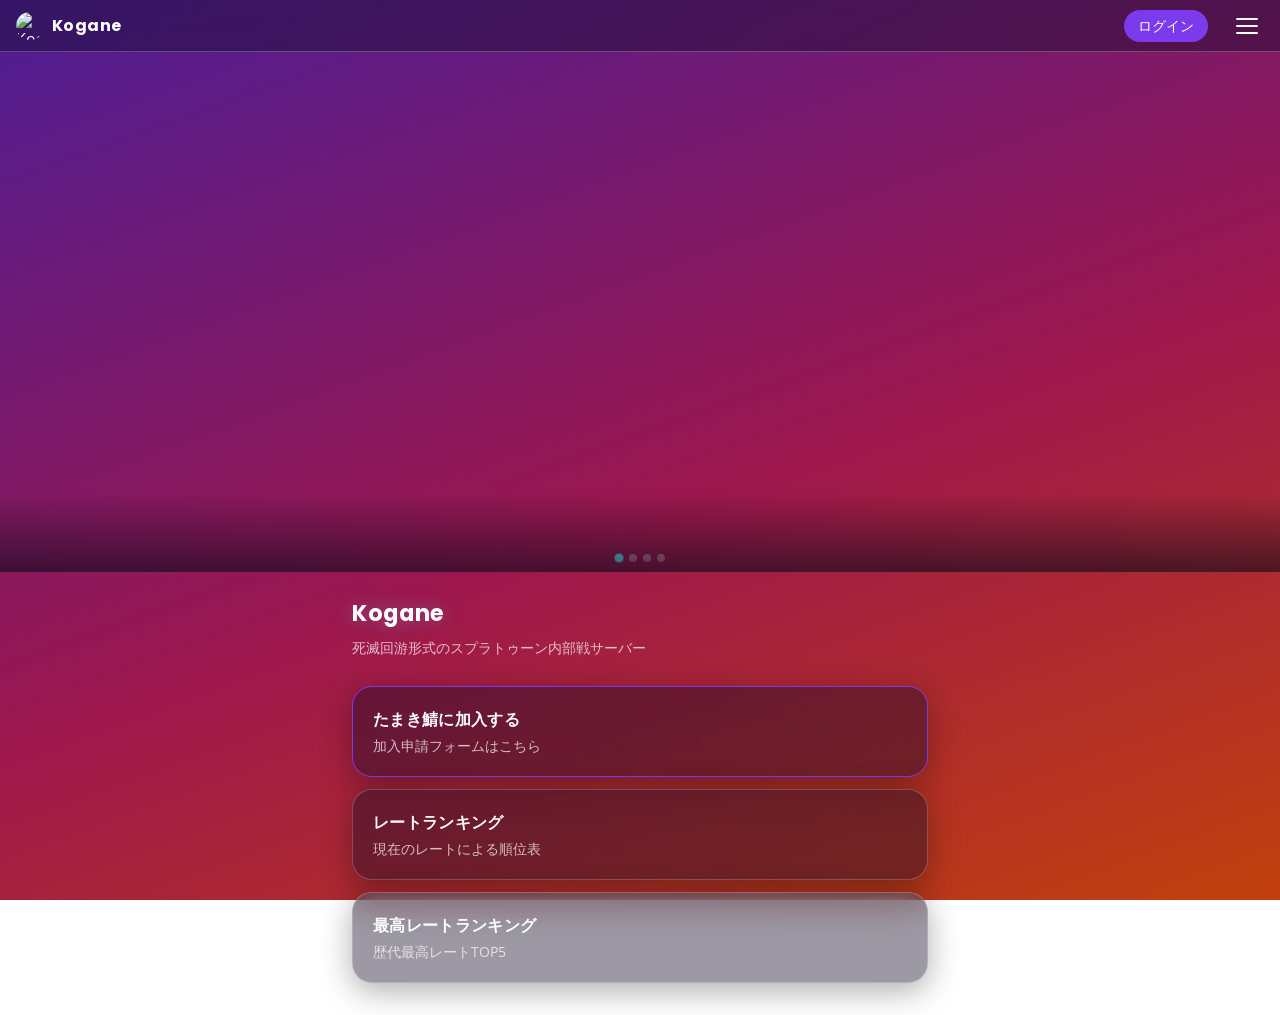
==== commit 6c5ba80f: "デザインをグラスモーフィズムに変更" ====
--- a/web/static/index.html
+++ b/web/static/index.html
@@ -6,161 +6,163 @@
   <title>Kogane</title>
   <link rel="preconnect" href="https://fonts.googleapis.com">
   <link rel="preconnect" href="https://fonts.gstatic.com" crossorigin>
-  <link href="https://fonts.googleapis.com/css2?family=Chakra+Petch:wght@400;500;600;700&family=Russo+One&family=Orbitron:wght@500;700&display=swap" rel="stylesheet">
+  <link href="https://fonts.googleapis.com/css2?family=Open+Sans:wght@400;600;700&family=Poppins:wght@500;600;700&display=swap" rel="stylesheet">
   <style>
     * { box-sizing: border-box; margin: 0; padding: 0; }
     :root {
-      /* ゲーミング/eスポーツ・ネオンテーマ トークン */
-      --neon-bg: #0b0e1a;
-      --neon-bg-elevated: #0f1424;
-      --neon-card: #12172a;
-      --neon-border: rgba(0, 229, 255, 0.16);
-      --neon-text: #eaf6ff;
-      --neon-text-muted: #93a5c9;
-
-      --neon-cyan: #00e5ff;
-      --neon-cyan-rgb: 0, 229, 255;
-      --neon-green: #39ff88;
-      --neon-green-solid: #0a7d43;
-      --neon-danger: #ff3b5c;
-      --neon-danger-solid: #d42a55;
-      --neon-violet-solid: #5b3ce0;
-      --neon-violet-hover: #4a2fc4;
-      --neon-gold: #ffc93c;
-      --neon-silver: #cdd8f0;
-      --neon-bronze: #ff9d66;
-
-      --neon-radius-sm: 8px;
-      --neon-radius-md: 12px;
-      --neon-radius-pill: 999px;
-      --neon-ease: cubic-bezier(0.16, 1, 0.3, 1);
-      --neon-duration-fast: 150ms;
-      --neon-duration-base: 220ms;
-
-      --neon-font-heading: 'Russo One', 'Hiragino Sans', sans-serif;
-      --neon-font-body: 'Chakra Petch', 'Hiragino Sans', sans-serif;
-      --neon-font-stat: 'Orbitron', 'Chakra Petch', sans-serif;
-
-      --neon-glow-cyan-sm: 0 0 8px rgba(var(--neon-cyan-rgb), 0.5), 0 0 20px rgba(var(--neon-cyan-rgb), 0.25);
-      --neon-glow-green-sm: 0 0 10px rgba(10, 125, 67, 0.6);
-      --neon-glow-danger-sm: 0 0 10px rgba(212, 42, 85, 0.6);
-      --neon-shadow-card: 0 4px 20px rgba(0, 0, 0, 0.45);
+      /* グラスモーフィズム トークン */
+      --glass-page-bg: linear-gradient(160deg, #4c1d95 0%, #9d174d 55%, #c2410c 100%);
+      --glass-bg: rgba(12, 10, 28, 0.62);
+      --glass-bg-elevated: rgba(20, 16, 40, 0.72);
+      --glass-card: rgba(20, 14, 40, 0.42);
+      --glass-border: rgba(255, 255, 255, 0.22);
+      --glass-blur: 16px;
+      --glass-text: #ffffff;
+      --glass-text-muted: rgba(255, 255, 255, 0.72);
+
+      --glass-cyan: #67e8f9;
+      --glass-cyan-rgb: 103, 232, 249;
+      --glass-green: #86efac;
+      --glass-green-solid: #0a7d43;
+      --glass-danger: #ffb3c0;
+      --glass-danger-solid: #d42a55;
+      --glass-violet-solid: #7c3aed;
+      --glass-violet-hover: #6425c9;
+      --glass-gold: #fde047;
+      --glass-silver: #e5e7eb;
+      --glass-bronze: #fdba74;
+
+      --glass-radius-sm: 12px;
+      --glass-radius-md: 20px;
+      --glass-radius-pill: 999px;
+      --glass-ease: cubic-bezier(0.16, 1, 0.3, 1);
+      --glass-duration-fast: 150ms;
+      --glass-duration-base: 220ms;
+
+      --glass-font-heading: 'Poppins', 'Hiragino Sans', sans-serif;
+      --glass-font-body: 'Open Sans', 'Hiragino Sans', sans-serif;
+      --glass-font-stat: 'Poppins', 'Hiragino Sans', sans-serif;
+
+      --glass-glow-cyan-sm: 0 0 0 1px rgba(var(--glass-cyan-rgb), 0.45), 0 0 24px rgba(var(--glass-cyan-rgb), 0.22);
+      --glass-glow-green-sm: 0 0 10px rgba(10, 125, 67, 0.6);
+      --glass-glow-danger-sm: 0 0 10px rgba(212, 42, 85, 0.6);
+      --glass-shadow-card: 0 8px 32px rgba(0, 0, 0, 0.32);
     }
-    body { background: var(--neon-bg); color: var(--neon-text); font-family: var(--neon-font-body), 'Hiragino Sans', sans-serif; min-height: 100vh; }
-    nav { background: var(--neon-card); border-bottom: 1px solid var(--neon-border); padding: 0 16px; display: flex; align-items: center; height: 52px; position: sticky; top: 0; z-index: 100; }
-    .nav-brand { display: flex; align-items: center; gap: 8px; cursor: pointer; color: var(--neon-text); text-decoration: none; }
+    body { background: var(--glass-page-bg); background-attachment: fixed; color: var(--glass-text); font-family: var(--glass-font-body), 'Hiragino Sans', sans-serif; min-height: 100vh; }
+    nav { background: var(--glass-card); backdrop-filter: blur(var(--glass-blur)); -webkit-backdrop-filter: blur(var(--glass-blur)); border-bottom: 1px solid var(--glass-border); padding: 0 16px; display: flex; align-items: center; height: 52px; position: sticky; top: 0; z-index: 100; }
+    .nav-brand { display: flex; align-items: center; gap: 8px; cursor: pointer; color: var(--glass-text); text-decoration: none; }
     .nav-brand-icon { width: 28px; height: 28px; border-radius: 50%; object-fit: cover; flex-shrink: 0; }
-    .nav-brand-text { font-size: 1rem; font-weight: bold; font-family: var(--neon-font-heading); letter-spacing: 0.03em; }
+    .nav-brand-text { font-size: 1rem; font-weight: bold; font-family: var(--glass-font-heading); letter-spacing: 0.03em; }
     .nav-right { margin-left: auto; display: flex; align-items: center; gap: 10px; }
-    .login-btn { background: var(--neon-violet-solid); color: #fff; border: none; border-radius: var(--neon-radius-pill); padding: 6px 14px; font-size: 0.85rem; cursor: pointer; text-decoration: none; white-space: nowrap; transition: background var(--neon-duration-base) var(--neon-ease), box-shadow var(--neon-duration-base) var(--neon-ease); }
-    .login-btn:hover { background: var(--neon-violet-hover); box-shadow: 0 0 10px rgba(91, 60, 224, 0.6); }
+    .login-btn { background: var(--glass-violet-solid); color: #fff; border: none; border-radius: var(--glass-radius-pill); padding: 6px 14px; font-size: 0.85rem; cursor: pointer; text-decoration: none; white-space: nowrap; transition: background var(--glass-duration-base) var(--glass-ease), box-shadow var(--glass-duration-base) var(--glass-ease); }
+    .login-btn:hover { background: var(--glass-violet-hover); box-shadow: 0 0 10px rgba(91, 60, 224, 0.6); }
     .user-info { display: flex; align-items: center; gap: 8px; cursor: pointer; padding: 4px 8px; border-radius: 8px; transition: background 0.2s; }
-    .user-info:hover { background: var(--neon-bg-elevated); }
+    .user-info:hover { background: var(--glass-bg-elevated); }
     .user-avatar { width: 28px; height: 28px; border-radius: 50%; object-fit: cover; }
-    .user-name { font-size: 0.85rem; color: var(--neon-text); max-width: 80px; overflow: hidden; text-overflow: ellipsis; white-space: nowrap; }
+    .user-name { font-size: 0.85rem; color: var(--glass-text); max-width: 80px; overflow: hidden; text-overflow: ellipsis; white-space: nowrap; }
     .hamburger { background: none; border: none; cursor: pointer; padding: 6px; display: flex; flex-direction: column; gap: 5px; margin-left: 12px; }
-    .hamburger span { display: block; width: 22px; height: 2px; background: var(--neon-text); border-radius: 2px; transition: all 0.3s; }
+    .hamburger span { display: block; width: 22px; height: 2px; background: var(--glass-text); border-radius: 2px; transition: all 0.3s; }
     .hamburger.open span:nth-child(1) { transform: translateY(7px) rotate(45deg); }
     .hamburger.open span:nth-child(2) { opacity: 0; }
     .hamburger.open span:nth-child(3) { transform: translateY(-7px) rotate(-45deg); }
-    .drawer { position: fixed; top: 52px; left: 0; right: 0; background: var(--neon-card); border-bottom: 1px solid var(--neon-border); z-index: 99; display: none; flex-direction: column; padding: 8px 0; }
+    .drawer { position: fixed; top: 52px; left: 0; right: 0; background: var(--glass-card); backdrop-filter: blur(var(--glass-blur)); -webkit-backdrop-filter: blur(var(--glass-blur)); border-bottom: 1px solid var(--glass-border); z-index: 99; display: none; flex-direction: column; padding: 8px 0; }
     .drawer.open { display: flex; }
-    .drawer a { padding: 14px 20px; color: var(--neon-text); text-decoration: none; font-size: 1rem; border-bottom: 1px solid var(--neon-bg-elevated); transition: background 0.2s; }
+    .drawer a { padding: 14px 20px; color: var(--glass-text); text-decoration: none; font-size: 1rem; border-bottom: 1px solid var(--glass-bg-elevated); transition: background 0.2s; }
     .drawer a:last-child { border-bottom: none; }
-    .drawer a:hover { background: var(--neon-bg-elevated); }
-    .drawer a.active { color: var(--neon-cyan); }
+    .drawer a:hover { background: var(--glass-bg-elevated); }
+    .drawer a.active { color: var(--glass-cyan); }
     .overlay { display: none; position: fixed; inset: 0; background: rgba(0,0,0,0.5); z-index: 98; }
     .overlay.open { display: block; }
     .page { display: none; padding: 20px 16px; max-width: 640px; margin: 0 auto; }
     .page.active { display: block; }
-    .home-title { font-size: 1.4rem; font-weight: bold; margin-bottom: 8px; font-family: var(--neon-font-heading); letter-spacing: 0.03em; text-shadow: 0 0 18px rgba(var(--neon-cyan-rgb), 0.35); }
-    .home-desc { color: var(--neon-text-muted); font-size: 0.9rem; margin-bottom: 28px; }
-    .card-link { display: block; background: var(--neon-card); border: 1px solid var(--neon-border); border-radius: var(--neon-radius-md); padding: 20px; margin-bottom: 12px; color: inherit; cursor: pointer; box-shadow: var(--neon-shadow-card); transition: border-color var(--neon-duration-base) var(--neon-ease), transform var(--neon-duration-base) var(--neon-ease), box-shadow var(--neon-duration-base) var(--neon-ease); }
-    .card-link:hover { border-color: var(--neon-cyan); transform: translateY(-2px); box-shadow: var(--neon-shadow-card), var(--neon-glow-cyan-sm); }
-    .card-link .card-title { font-size: 1rem; font-weight: bold; margin-bottom: 4px; font-family: var(--neon-font-heading); letter-spacing: 0.02em; }
-    .card-link .card-desc { font-size: 0.85rem; color: var(--neon-text-muted); }
-    .page-title { font-size: 1.3rem; font-weight: bold; margin-bottom: 4px; font-family: var(--neon-font-heading); letter-spacing: 0.02em; }
-    .subtitle { font-size: 0.85rem; color: var(--neon-text-muted); margin-bottom: 20px; }
-    .profile-header { background: var(--neon-card); border: 1px solid var(--neon-border); border-radius: 12px; padding: 20px; margin-bottom: 16px; }
+    .home-title { font-size: 1.4rem; font-weight: bold; margin-bottom: 8px; font-family: var(--glass-font-heading); letter-spacing: 0.03em; text-shadow: 0 0 18px rgba(var(--glass-cyan-rgb), 0.35); }
+    .home-desc { color: var(--glass-text-muted); font-size: 0.9rem; margin-bottom: 28px; }
+    .card-link { display: block; background: var(--glass-card); backdrop-filter: blur(var(--glass-blur)); -webkit-backdrop-filter: blur(var(--glass-blur)); border: 1px solid var(--glass-border); border-radius: var(--glass-radius-md); padding: 20px; margin-bottom: 12px; color: inherit; cursor: pointer; box-shadow: var(--glass-shadow-card); transition: border-color var(--glass-duration-base) var(--glass-ease), transform var(--glass-duration-base) var(--glass-ease), box-shadow var(--glass-duration-base) var(--glass-ease); }
+    .card-link:hover { border-color: var(--glass-cyan); transform: translateY(-2px); box-shadow: var(--glass-shadow-card), var(--glass-glow-cyan-sm); }
+    .card-link .card-title { font-size: 1rem; font-weight: bold; margin-bottom: 4px; font-family: var(--glass-font-heading); letter-spacing: 0.02em; }
+    .card-link .card-desc { font-size: 0.85rem; color: var(--glass-text-muted); }
+    .page-title { font-size: 1.3rem; font-weight: bold; margin-bottom: 4px; font-family: var(--glass-font-heading); letter-spacing: 0.02em; }
+    .subtitle { font-size: 0.85rem; color: var(--glass-text-muted); margin-bottom: 20px; }
+    .profile-header { background: var(--glass-card); backdrop-filter: blur(var(--glass-blur)); -webkit-backdrop-filter: blur(var(--glass-blur)); border: 1px solid var(--glass-border); border-radius: var(--glass-radius-md); padding: 20px; margin-bottom: 16px; box-shadow: var(--glass-shadow-card); }
     .profile-top { display: flex; align-items: center; gap: 14px; margin-bottom: 12px; }
     .profile-avatar { width: 56px; height: 56px; border-radius: 50%; object-fit: cover; flex-shrink: 0; }
-    .profile-name { font-size: 1.3rem; font-weight: bold; font-family: var(--neon-font-heading); letter-spacing: 0.02em; }
+    .profile-name { font-size: 1.3rem; font-weight: bold; font-family: var(--glass-font-heading); letter-spacing: 0.02em; }
     .stats-grid { display: grid; grid-template-columns: 1fr 1fr; gap: 10px; margin-bottom: 12px; }
-    .stat-box { background: var(--neon-bg); border: 1px solid var(--neon-border); border-radius: 8px; padding: 12px; text-align: center; }
-    .stat-label { font-size: 0.75rem; color: var(--neon-text-muted); margin-bottom: 4px; }
-    .stat-value { font-size: 1.3rem; font-weight: bold; color: var(--neon-cyan); font-family: var(--neon-font-stat); letter-spacing: 0.02em; }
-    .section-card { background: var(--neon-card); border: 1px solid var(--neon-border); border-radius: 12px; padding: 16px; margin-bottom: 16px; }
-    .section-title { font-size: 0.85rem; color: var(--neon-text-muted); margin-bottom: 12px; font-weight: bold; }
-    .graph-container { background: var(--neon-card); border: 1px solid var(--neon-border); border-radius: 12px; padding: 16px; margin-bottom: 16px; }
-    .stage-row { background: var(--neon-bg); border: 1px solid var(--neon-border); border-radius: 8px; padding: 12px 16px; margin-bottom: 6px; display: flex; align-items: center; gap: 12px; }
-    .stage-no-record { background: var(--neon-bg); border: 1px solid var(--neon-border); border-radius: 8px; padding: 12px 16px; margin-bottom: 6px; display: flex; align-items: center; gap: 12px; opacity: 0.4; }
+    .stat-box { background: var(--glass-bg); border: 1px solid var(--glass-border); border-radius: 8px; padding: 12px; text-align: center; }
+    .stat-label { font-size: 0.75rem; color: var(--glass-text-muted); margin-bottom: 4px; }
+    .stat-value { font-size: 1.3rem; font-weight: bold; color: var(--glass-cyan); font-family: var(--glass-font-stat); letter-spacing: 0.02em; }
+    .section-card { background: var(--glass-card); backdrop-filter: blur(var(--glass-blur)); -webkit-backdrop-filter: blur(var(--glass-blur)); border: 1px solid var(--glass-border); border-radius: var(--glass-radius-md); padding: 16px; margin-bottom: 16px; box-shadow: var(--glass-shadow-card); }
+    .section-title { font-size: 0.85rem; color: var(--glass-text-muted); margin-bottom: 12px; font-weight: bold; }
+    .graph-container { background: var(--glass-card); backdrop-filter: blur(var(--glass-blur)); -webkit-backdrop-filter: blur(var(--glass-blur)); border: 1px solid var(--glass-border); border-radius: var(--glass-radius-md); padding: 16px; margin-bottom: 16px; box-shadow: var(--glass-shadow-card); }
+    .stage-row { background: var(--glass-bg); border: 1px solid var(--glass-border); border-radius: 8px; padding: 12px 16px; margin-bottom: 6px; display: flex; align-items: center; gap: 12px; }
+    .stage-no-record { background: var(--glass-bg); border: 1px solid var(--glass-border); border-radius: 8px; padding: 12px 16px; margin-bottom: 6px; display: flex; align-items: center; gap: 12px; opacity: 0.4; }
     .stage-name { flex: 1; font-size: 0.9rem; }
-    .stage-record { font-size: 0.85rem; color: var(--neon-text-muted); }
-    .stage-winrate { font-size: 0.95rem; font-weight: bold; color: var(--neon-cyan); min-width: 48px; text-align: right; font-family: var(--neon-font-stat); }
+    .stage-record { font-size: 0.85rem; color: var(--glass-text-muted); }
+    .stage-winrate { font-size: 0.95rem; font-weight: bold; color: var(--glass-cyan); min-width: 48px; text-align: right; font-family: var(--glass-font-stat); }
 
     /* タブUI */
-    .tab-bar { display: flex; border-bottom: 1px solid var(--neon-border); margin-bottom: 16px; gap: 0; overflow-x: auto; }
-    .tab-btn { background: none; border: none; color: var(--neon-text-muted); font-size: 0.9rem; padding: 12px 16px; cursor: pointer; white-space: nowrap; border-bottom: 2px solid transparent; margin-bottom: -1px; transition: color 0.2s, border-color 0.2s; }
-    .tab-btn:hover { color: var(--neon-text); }
-    .tab-btn.active { color: var(--neon-cyan); border-bottom-color: var(--neon-cyan); text-shadow: 0 0 10px rgba(var(--neon-cyan-rgb), 0.5); }
+    .tab-bar { display: flex; border-bottom: 1px solid var(--glass-border); margin-bottom: 16px; gap: 0; overflow-x: auto; }
+    .tab-btn { background: none; border: none; color: var(--glass-text-muted); font-size: 0.9rem; padding: 12px 16px; cursor: pointer; white-space: nowrap; border-bottom: 2px solid transparent; margin-bottom: -1px; transition: color 0.2s, border-color 0.2s; }
+    .tab-btn:hover { color: var(--glass-text); }
+    .tab-btn.active { color: var(--glass-cyan); border-bottom-color: var(--glass-cyan); text-shadow: 0 0 10px rgba(var(--glass-cyan-rgb), 0.5); }
     .tab-content { display: none; }
     .tab-content.active { display: block; padding-bottom: 32px; }
 
     /* バッジ・バナー設定 */
     .badge-grid { display: flex; flex-wrap: wrap; gap: 8px; }
-    .badge-item { padding: 6px 12px; border-radius: var(--neon-radius-pill); cursor: pointer; font-size: 0.85rem; border: 1px solid var(--neon-border); color: var(--neon-text-muted); background: var(--neon-bg); display: flex; align-items: center; gap: 6px; transition: border-color var(--neon-duration-base) var(--neon-ease), box-shadow var(--neon-duration-base) var(--neon-ease); }
-    .badge-item:hover { border-color: var(--neon-cyan); }
-    .badge-item.selected { border-color: var(--neon-cyan); color: var(--neon-cyan); background: var(--neon-bg-elevated); box-shadow: var(--neon-glow-cyan-sm); }
+    .badge-item { padding: 6px 12px; border-radius: var(--glass-radius-pill); cursor: pointer; font-size: 0.85rem; border: 1px solid var(--glass-border); color: var(--glass-text-muted); background: var(--glass-bg); display: flex; align-items: center; gap: 6px; transition: border-color var(--glass-duration-base) var(--glass-ease), box-shadow var(--glass-duration-base) var(--glass-ease); }
+    .badge-item:hover { border-color: var(--glass-cyan); }
+    .badge-item.selected { border-color: var(--glass-cyan); color: var(--glass-cyan); background: var(--glass-bg-elevated); box-shadow: var(--glass-glow-cyan-sm); }
     .badge-img { width: 24px; height: 24px; border-radius: 4px; object-fit: cover; }
-    .banner-item { border-radius: var(--neon-radius-sm); cursor: pointer; border: 2px solid var(--neon-border); overflow: hidden; transition: border-color var(--neon-duration-base) var(--neon-ease), box-shadow var(--neon-duration-base) var(--neon-ease); margin-bottom: 8px; }
-    .banner-item:hover { border-color: var(--neon-cyan); }
-    .banner-item.selected { border-color: var(--neon-cyan); box-shadow: var(--neon-glow-cyan-sm); }
-    .banner-preview { width: 100%; height: 60px; object-fit: cover; display: block; background: var(--neon-bg); }
-    .banner-label { padding: 6px 10px; font-size: 0.8rem; color: var(--neon-text-muted); background: var(--neon-card); }
+    .banner-item { border-radius: var(--glass-radius-sm); cursor: pointer; border: 2px solid var(--glass-border); overflow: hidden; transition: border-color var(--glass-duration-base) var(--glass-ease), box-shadow var(--glass-duration-base) var(--glass-ease); margin-bottom: 8px; }
+    .banner-item:hover { border-color: var(--glass-cyan); }
+    .banner-item.selected { border-color: var(--glass-cyan); box-shadow: var(--glass-glow-cyan-sm); }
+    .banner-preview { width: 100%; height: 60px; object-fit: cover; display: block; background: var(--glass-bg); }
+    .banner-label { padding: 6px 10px; font-size: 0.8rem; color: var(--glass-text-muted); background: var(--glass-card); }
 
     /* vs */
-    .vs-select { width: 100%; padding: 10px 14px; background: var(--neon-bg); border: 1px solid var(--neon-border); border-radius: 8px; color: var(--neon-text); font-size: 0.95rem; outline: none; margin-bottom: 12px; }
-    .vs-select:focus { border-color: var(--neon-cyan); }
+    .vs-select { width: 100%; padding: 10px 14px; background: var(--glass-bg); border: 1px solid var(--glass-border); border-radius: 8px; color: var(--glass-text); font-size: 0.95rem; outline: none; margin-bottom: 12px; }
+    .vs-select:focus { border-color: var(--glass-cyan); }
     .vs-result { display: none; }
     .vs-name { font-size: 1rem; font-weight: bold; margin-bottom: 6px; }
-    .vs-record { font-size: 0.85rem; color: var(--neon-text-muted); margin-bottom: 10px; }
-    .vs-bar-wrap { background: var(--neon-bg); border-radius: 6px; height: 28px; overflow: hidden; display: flex; }
-    .vs-bar-win { background: var(--neon-green-solid); height: 100%; display: flex; align-items: center; justify-content: center; font-size: 0.8rem; font-weight: bold; color: #fff; transition: width 0.4s; }
-    .vs-bar-loss { background: var(--neon-danger-solid); height: 100%; display: flex; align-items: center; justify-content: center; font-size: 0.8rem; font-weight: bold; color: #fff; transition: width 0.4s; }
+    .vs-record { font-size: 0.85rem; color: var(--glass-text-muted); margin-bottom: 10px; }
+    .vs-bar-wrap { background: var(--glass-bg); border-radius: 6px; height: 28px; overflow: hidden; display: flex; }
+    .vs-bar-win { background: var(--glass-green-solid); height: 100%; display: flex; align-items: center; justify-content: center; font-size: 0.8rem; font-weight: bold; color: #fff; transition: width 0.4s; }
+    .vs-bar-loss { background: var(--glass-danger-solid); height: 100%; display: flex; align-items: center; justify-content: center; font-size: 0.8rem; font-weight: bold; color: #fff; transition: width 0.4s; }
 
     /* ガチャ・チケット */
-    .gacha-btn { width: 100%; padding: 12px; background: var(--neon-green-solid); color: #fff; border: none; border-radius: var(--neon-radius-pill); font-size: 0.95rem; font-weight: bold; cursor: pointer; margin-bottom: 10px; transition: box-shadow var(--neon-duration-base) var(--neon-ease), transform var(--neon-duration-fast) var(--neon-ease); }
-    .gacha-btn:hover:not(:disabled) { box-shadow: var(--neon-glow-green-sm); transform: translateY(-1px); }
-    .gacha-btn:disabled { background: var(--neon-bg-elevated); cursor: not-allowed; }
-    .ticket-row { display: flex; align-items: center; justify-content: space-between; padding: 10px 12px; background: var(--neon-bg); border: 1px solid var(--neon-border); border-radius: 8px; margin-bottom: 8px; }
+    .gacha-btn { width: 100%; padding: 12px; background: var(--glass-green-solid); color: #fff; border: none; border-radius: var(--glass-radius-pill); font-size: 0.95rem; font-weight: bold; cursor: pointer; margin-bottom: 10px; transition: box-shadow var(--glass-duration-base) var(--glass-ease), transform var(--glass-duration-fast) var(--glass-ease); }
+    .gacha-btn:hover:not(:disabled) { box-shadow: var(--glass-glow-green-sm); transform: translateY(-1px); }
+    .gacha-btn:disabled { background: var(--glass-bg-elevated); cursor: not-allowed; }
+    .ticket-row { display: flex; align-items: center; justify-content: space-between; padding: 10px 12px; background: var(--glass-bg); border: 1px solid var(--glass-border); border-radius: 8px; margin-bottom: 8px; }
     .ticket-label { font-size: 0.85rem; }
-    .ticket-use-btn { padding: 4px 12px; background: var(--neon-violet-solid); color: #fff; border: none; border-radius: var(--neon-radius-pill); font-size: 0.8rem; cursor: pointer; transition: box-shadow var(--neon-duration-base) var(--neon-ease); }
+    .ticket-use-btn { padding: 4px 12px; background: var(--glass-violet-solid); color: #fff; border: none; border-radius: var(--glass-radius-pill); font-size: 0.8rem; cursor: pointer; transition: box-shadow var(--glass-duration-base) var(--glass-ease); }
     .ticket-use-btn:hover:not(:disabled) { box-shadow: 0 0 10px rgba(91, 60, 224, 0.6); }
-    .ticket-use-btn:disabled { background: var(--neon-bg-elevated); cursor: not-allowed; }
-    .result-box { padding: 12px; background: var(--neon-bg); border: 1px solid var(--neon-border); border-radius: 8px; font-size: 0.9rem; margin-top: 8px; }
+    .ticket-use-btn:disabled { background: var(--glass-bg-elevated); cursor: not-allowed; }
+    .result-box { padding: 12px; background: var(--glass-bg); border: 1px solid var(--glass-border); border-radius: 8px; font-size: 0.9rem; margin-top: 8px; }
 
     /* ランキング */
-    .loading { text-align: center; color: var(--neon-text-muted); margin-top: 60px; }
-    .error { text-align: center; color: var(--neon-danger); margin-top: 60px; }
+    .loading { text-align: center; color: var(--glass-text-muted); margin-top: 60px; }
+    .error { text-align: center; color: var(--glass-danger); margin-top: 60px; }
     .hero-dot { width: 8px; height: 8px; border-radius: 50%; background: rgba(255,255,255,0.4); cursor: pointer; transition: background 0.3s, box-shadow 0.3s; }
-    .hero-dot.active { background: var(--neon-cyan); box-shadow: var(--neon-glow-cyan-sm); }
+    .hero-dot.active { background: var(--glass-cyan); box-shadow: var(--glass-glow-cyan-sm); }
 
     /* 管理UI */
-    .admin-input { width: 100%; padding: 10px 14px; background: var(--neon-bg); border: 1px solid var(--neon-border); border-radius: 8px; color: var(--neon-text); font-size: 0.95rem; outline: none; margin-bottom: 8px; }
-    .admin-input:focus { border-color: var(--neon-cyan); }
-    .admin-btn { padding: 8px 16px; border: none; border-radius: var(--neon-radius-pill); font-size: 0.9rem; cursor: pointer; font-weight: bold; transition: box-shadow var(--neon-duration-base) var(--neon-ease); }
-    .admin-btn-primary { background: var(--neon-green-solid); color: #fff; }
-    .admin-btn-primary:hover { box-shadow: var(--neon-glow-green-sm); }
-    .admin-btn-secondary { background: var(--neon-bg-elevated); color: var(--neon-text); }
-    .admin-btn-danger { background: var(--neon-danger-solid); color: #fff; }
-    .admin-btn-danger:hover { box-shadow: var(--neon-glow-danger-sm); }
-    .admin-item-card { background: var(--neon-bg); border: 1px solid var(--neon-border); border-radius: 10px; padding: 14px; margin-bottom: 10px; }
-    .admin-item-preview { width: 100%; height: 80px; object-fit: cover; border-radius: 6px; margin-bottom: 8px; background: var(--neon-card); display: block; }
-    .admin-badge-preview { width: 40px; height: 40px; object-fit: cover; border-radius: 6px; margin-bottom: 8px; background: var(--neon-card); display: block; }
+    .admin-input { width: 100%; padding: 10px 14px; background: var(--glass-bg); border: 1px solid var(--glass-border); border-radius: 8px; color: var(--glass-text); font-size: 0.95rem; outline: none; margin-bottom: 8px; }
+    .admin-input:focus { border-color: var(--glass-cyan); }
+    .admin-btn { padding: 8px 16px; border: none; border-radius: var(--glass-radius-pill); font-size: 0.9rem; cursor: pointer; font-weight: bold; transition: box-shadow var(--glass-duration-base) var(--glass-ease); }
+    .admin-btn-primary { background: var(--glass-green-solid); color: #fff; }
+    .admin-btn-primary:hover { box-shadow: var(--glass-glow-green-sm); }
+    .admin-btn-secondary { background: var(--glass-bg-elevated); color: var(--glass-text); }
+    .admin-btn-danger { background: var(--glass-danger-solid); color: #fff; }
+    .admin-btn-danger:hover { box-shadow: var(--glass-glow-danger-sm); }
+    .admin-item-card { background: var(--glass-card); backdrop-filter: blur(var(--glass-blur)); -webkit-backdrop-filter: blur(var(--glass-blur)); border: 1px solid var(--glass-border); border-radius: var(--glass-radius-sm); padding: 14px; margin-bottom: 10px; }
+    .admin-item-preview { width: 100%; height: 80px; object-fit: cover; border-radius: 6px; margin-bottom: 8px; background: var(--glass-card); display: block; }
+    .admin-badge-preview { width: 40px; height: 40px; object-fit: cover; border-radius: 6px; margin-bottom: 8px; background: var(--glass-card); display: block; }
 
     /* accordion */
-    .accordion-header { display: flex; align-items: center; justify-content: space-between; cursor: pointer; padding: 14px 0; border-bottom: 1px solid var(--neon-border); color: var(--neon-text-muted); font-size: 0.95rem; font-weight: bold; user-select: none; }
-    .accordion-header:hover { color: var(--neon-text); }
+    .accordion-header { display: flex; align-items: center; justify-content: space-between; cursor: pointer; padding: 14px 0; border-bottom: 1px solid var(--glass-border); color: var(--glass-text-muted); font-size: 0.95rem; font-weight: bold; user-select: none; }
+    .accordion-header:hover { color: var(--glass-text); }
     .accordion-arrow { font-size: 0.8rem; transition: transform 0.2s; }
     .accordion-arrow.open { transform: rotate(180deg); }
     .accordion-body { display: none; padding-top: 12px; }
@@ -212,12 +214,12 @@
       <div class="hero-dot" onclick="goSlide(2)"></div>
       <div class="hero-dot" onclick="goSlide(3)"></div>
     </div>
-    <div style="position:absolute; bottom:0; left:0; right:0; height:80px; background:linear-gradient(transparent, var(--neon-bg));"></div>
+    <div style="position:absolute; bottom:0; left:0; right:0; height:80px; background:linear-gradient(transparent, var(--glass-bg));"></div>
   </div>
   <div style="padding: 0 16px;">
     <div class="home-title">Kogane</div>
     <div class="home-desc">死滅回游形式のスプラトゥーン内部戦サーバー</div>
-    <div class="card-link" onclick="showPage('join')" style="border-color:var(--neon-violet-solid);">
+    <div class="card-link" onclick="showPage('join')" style="border-color:var(--glass-violet-solid);">
       <div class="card-title">たまき鯖に加入する</div>
       <div class="card-desc">加入申請フォームはこちら</div>
     </div>
@@ -241,17 +243,17 @@
   <div class="page-title">加入申請</div>
   <div class="subtitle">必要事項を入力して送信してください</div>
   <div style="margin-bottom:12px;">
-    <div style="font-size:0.85rem; color:var(--neon-text-muted); margin-bottom:6px;">名前</div>
-    <input id="join-name" type="text" placeholder="例：たまき" maxlength="50" style="width:100%; padding:10px 14px; background:var(--neon-bg); border:1px solid var(--neon-border); border-radius:8px; color:var(--neon-text); font-size:0.95rem; outline:none;">
+    <div style="font-size:0.85rem; color:var(--glass-text-muted); margin-bottom:6px;">名前</div>
+    <input id="join-name" type="text" placeholder="例：たまき" maxlength="50" style="width:100%; padding:10px 14px; background:var(--glass-bg); border:1px solid var(--glass-border); border-radius:8px; color:var(--glass-text); font-size:0.95rem; outline:none;">
   </div>
   <div style="margin-bottom:20px;">
-    <div style="font-size:0.85rem; color:var(--neon-text-muted); margin-bottom:6px;">XアカウントID（@なし）</div>
-    <input id="join-xid" type="text" placeholder="例：tamaki0403" maxlength="50" style="width:100%; padding:10px 14px; background:var(--neon-bg); border:1px solid var(--neon-border); border-radius:8px; color:var(--neon-text); font-size:0.95rem; outline:none;">
-  </div>
-  <div id="join-login-warning" style="display:none; color:var(--neon-danger); font-size:0.85rem; margin-bottom:12px;">Discordログインが必要です</div>
-  <div id="join-success" style="display:none; color:var(--neon-green); font-size:0.85rem; margin-bottom:12px;">申請を送信しました！</div>
-  <div id="join-error" style="display:none; color:var(--neon-danger); font-size:0.85rem; margin-bottom:12px;"></div>
-  <button onclick="submitJoinRequest()" style="width:100%; padding:12px; background:var(--neon-violet-solid); color:#fff; border:none; border-radius:var(--neon-radius-pill); font-size:1rem; font-weight:bold; cursor:pointer;">申請を送信</button>
+    <div style="font-size:0.85rem; color:var(--glass-text-muted); margin-bottom:6px;">XアカウントID（@なし）</div>
+    <input id="join-xid" type="text" placeholder="例：tamaki0403" maxlength="50" style="width:100%; padding:10px 14px; background:var(--glass-bg); border:1px solid var(--glass-border); border-radius:8px; color:var(--glass-text); font-size:0.95rem; outline:none;">
+  </div>
+  <div id="join-login-warning" style="display:none; color:var(--glass-danger); font-size:0.85rem; margin-bottom:12px;">Discordログインが必要です</div>
+  <div id="join-success" style="display:none; color:var(--glass-green); font-size:0.85rem; margin-bottom:12px;">申請を送信しました！</div>
+  <div id="join-error" style="display:none; color:var(--glass-danger); font-size:0.85rem; margin-bottom:12px;"></div>
+  <button onclick="submitJoinRequest()" style="width:100%; padding:12px; background:var(--glass-violet-solid); color:#fff; border:none; border-radius:var(--glass-radius-pill); font-size:1rem; font-weight:bold; cursor:pointer;">申請を送信</button>
 </div>
 
 <!-- レートランキング -->
@@ -275,7 +277,7 @@
 
 <!-- 戦績入力（全件） -->
 <div class="page" id="page-stats-input">
-  <a href="#" onclick="showMyPage()" style="color:var(--neon-cyan); font-size:0.85rem; text-decoration:none; display:inline-block; margin-bottom:12px;">← マイページに戻る</a>
+  <a href="#" onclick="showMyPage()" style="color:var(--glass-cyan); font-size:0.85rem; text-decoration:none; display:inline-block; margin-bottom:12px;">← マイページに戻る</a>
   <div class="page-title">戦績入力</div>
   <div class="subtitle">過去の試合の戦績を入力・編集できます</div>
   <div id="stats-input-all-list"><p class="loading">読み込み中...</p></div>
@@ -308,37 +310,37 @@
   </div>
   <div class="accordion-body" id="body-admin-preview">
     <div style="padding-top:8px;">
-      <div style="font-size:0.85rem; color:var(--neon-text-muted); margin-bottom:12px;">バッジとバナーを選択するとネームプレートに反映されます</div>
+      <div style="font-size:0.85rem; color:var(--glass-text-muted); margin-bottom:12px;">バッジとバナーを選択するとネームプレートに反映されます</div>
 
       <!-- プレビュー選択UI -->
       <div style="margin-bottom:10px;">
-        <div style="font-size:0.8rem; color:var(--neon-text-muted); margin-bottom:6px;">バッジ</div>
+        <div style="font-size:0.8rem; color:var(--glass-text-muted); margin-bottom:6px;">バッジ</div>
         <div id="preview-badge-list" style="display:flex; flex-wrap:wrap; gap:8px; margin-bottom:12px;">
           <div class="badge-item selected" onclick="selectPreviewBadge(null, this)">なし</div>
         </div>
-        <div style="font-size:0.8rem; color:var(--neon-text-muted); margin-bottom:6px;">バナー</div>
+        <div style="font-size:0.8rem; color:var(--glass-text-muted); margin-bottom:6px;">バナー</div>
         <div id="preview-banner-list" style="display:flex; flex-wrap:wrap; gap:8px; margin-bottom:16px;">
           <div class="badge-item selected" onclick="selectPreviewBanner(null, this)">なし</div>
         </div>
       </div>
 
       <!-- ネームプレートプレビュー -->
-      <div style="font-size:0.8rem; color:var(--neon-text-muted); margin-bottom:8px;">プレビュー</div>
+      <div style="font-size:0.8rem; color:var(--glass-text-muted); margin-bottom:8px;">プレビュー</div>
       <div id="nameplate-preview" style="
         display: flex;
         align-items: stretch;
-        border: 1px solid var(--neon-border);
+        border: 1px solid var(--glass-border);
         border-radius: 12px;
         overflow: hidden;
         min-height: 72px;
       ">
-        <div style="position:relative; display:flex; flex-direction:column; align-items:center; justify-content:center; padding:8px 14px; background:var(--neon-card); min-width:64px; flex-shrink:0; z-index:2;">
-          <div style="font-size:1.2rem; font-weight:bold; color:var(--neon-text-muted); line-height:1;">1</div>
-          <div style="font-size:0.85rem; font-weight:bold; color:var(--neon-cyan); margin-top:6px; line-height:1;">2500</div>
+        <div style="position:relative; display:flex; flex-direction:column; align-items:center; justify-content:center; padding:8px 14px; background:var(--glass-card); min-width:64px; flex-shrink:0; z-index:2;">
+          <div style="font-size:1.2rem; font-weight:bold; color:var(--glass-text-muted); line-height:1;">1</div>
+          <div style="font-size:0.85rem; font-weight:bold; color:var(--glass-cyan); margin-top:6px; line-height:1;">2500</div>
           <!-- 右側グラデーション -->
-          <div id="nameplate-left-fade" style="position:absolute; right:-24px; top:0; bottom:0; width:24px; background:linear-gradient(to right, var(--neon-card), transparent); pointer-events:none; z-index:3;"></div>
-        </div>
-        <div id="nameplate-banner-area" style="flex:1; display:flex; align-items:center; padding:12px 14px 12px 24px; gap:12px; position:relative; background:var(--neon-bg); overflow:hidden;">
+          <div id="nameplate-left-fade" style="position:absolute; right:-24px; top:0; bottom:0; width:24px; background:linear-gradient(to right, var(--glass-card), transparent); pointer-events:none; z-index:3;"></div>
+        </div>
+        <div id="nameplate-banner-area" style="flex:1; display:flex; align-items:center; padding:12px 14px 12px 24px; gap:12px; position:relative; background:var(--glass-bg); overflow:hidden;">
           <img id="nameplate-avatar" style="width:36px; height:36px; border-radius:50%; object-fit:cover; flex-shrink:0; position:relative; z-index:1;" src="https://cdn.discordapp.com/embed/avatars/0.png" alt="">
           <div style="font-size:0.95rem; font-weight:bold; position:relative; z-index:1;">たまき</div>
         </div>
@@ -355,17 +357,17 @@
   </div>
   <div class="accordion-body" id="body-admin-badges">
     <div style="padding-top:8px;">
-      <div style="font-size:0.85rem; color:var(--neon-text-muted); margin-bottom:8px;">新規バッジ作成</div>
+      <div style="font-size:0.85rem; color:var(--glass-text-muted); margin-bottom:8px;">新規バッジ作成</div>
       <input class="admin-input" id="new-badge-label" placeholder="バッジ名（例：石狩）">
       <input class="admin-input" id="new-badge-url" placeholder="画像URL">
       <div id="new-badge-preview-wrap" style="margin-bottom:8px; display:none;">
-        <img id="new-badge-preview" src="" style="width:48px; height:48px; object-fit:cover; border-radius:6px; border:1px solid var(--neon-border);">
+        <img id="new-badge-preview" src="" style="width:48px; height:48px; object-fit:cover; border-radius:6px; border:1px solid var(--glass-border);">
       </div>
       <button class="admin-btn admin-btn-primary" onclick="previewBadgeImage()" style="margin-bottom:8px; margin-right:8px;">プレビュー</button>
       <button class="admin-btn admin-btn-primary" onclick="createBadge()">作成</button>
       <div id="badge-create-msg" style="font-size:0.85rem; margin-top:8px;"></div>
 
-      <div style="font-size:0.85rem; color:var(--neon-text-muted); margin-top:16px; margin-bottom:8px;">作成済みバッジ</div>
+      <div style="font-size:0.85rem; color:var(--glass-text-muted); margin-top:16px; margin-bottom:8px;">作成済みバッジ</div>
       <div id="admin-badge-list"></div>
     </div>
   </div>
@@ -376,17 +378,17 @@
   </div>
   <div class="accordion-body" id="body-admin-banners">
     <div style="padding-top:8px;">
-      <div style="font-size:0.85rem; color:var(--neon-text-muted); margin-bottom:8px;">新規バナー作成</div>
+      <div style="font-size:0.85rem; color:var(--glass-text-muted); margin-bottom:8px;">新規バナー作成</div>
       <input class="admin-input" id="new-banner-label" placeholder="バナー名（例：夏バナー）">
       <input class="admin-input" id="new-banner-url" placeholder="画像URL">
       <div id="new-banner-preview-wrap" style="margin-bottom:8px; display:none;">
-        <img id="new-banner-preview" src="" style="width:100%; height:80px; object-fit:cover; border-radius:6px; border:1px solid var(--neon-border);">
+        <img id="new-banner-preview" src="" style="width:100%; height:80px; object-fit:cover; border-radius:6px; border:1px solid var(--glass-border);">
       </div>
       <button class="admin-btn admin-btn-primary" onclick="previewBannerImage()" style="margin-bottom:8px; margin-right:8px;">プレビュー</button>
       <button class="admin-btn admin-btn-primary" onclick="createBanner()">作成</button>
       <div id="banner-create-msg" style="font-size:0.85rem; margin-top:8px;"></div>
 
-      <div style="font-size:0.85rem; color:var(--neon-text-muted); margin-top:16px; margin-bottom:8px;">作成済みバナー</div>
+      <div style="font-size:0.85rem; color:var(--glass-text-muted); margin-top:16px; margin-bottom:8px;">作成済みバナー</div>
       <div id="admin-banner-list"></div>
     </div>
   </div>
@@ -501,20 +503,20 @@
     const rank = p.rank;
     const banner = p.selected_banner_url || null;
     const badge = p.selected_badge_emoji || '';
-    const rankColor = rank === 1 ? 'var(--neon-gold)' : rank === 2 ? 'var(--neon-silver)' : rank === 3 ? 'var(--neon-bronze)' : 'var(--neon-text-muted)';
-    const borderColor = rank === 1 ? 'var(--neon-gold)' : rank === 2 ? 'var(--neon-silver)' : rank === 3 ? 'var(--neon-bronze)' : 'var(--neon-border)';
+    const rankColor = rank === 1 ? 'var(--glass-gold)' : rank === 2 ? 'var(--glass-silver)' : rank === 3 ? 'var(--glass-bronze)' : 'var(--glass-text-muted)';
+    const borderColor = rank === 1 ? 'var(--glass-gold)' : rank === 2 ? 'var(--glass-silver)' : rank === 3 ? 'var(--glass-bronze)' : 'var(--glass-border)';
     return `
-      <div style="display:flex; align-items:stretch; border:1px solid ${borderColor}; border-radius:var(--neon-radius-md); overflow:hidden; margin-bottom:8px; min-height:72px;">
-        <div style="display:flex; flex-direction:column; align-items:center; justify-content:center; padding:8px 14px; background:var(--neon-card); min-width:64px; flex-shrink:0;">
-          <div style="font-size:1.2rem; font-weight:bold; color:${rankColor}; line-height:1; font-family:var(--neon-font-stat);">${rank}</div>
-          <div style="font-size:0.85rem; font-weight:bold; color:var(--neon-cyan); margin-top:6px; line-height:1; font-family:var(--neon-font-stat);">${rating}</div>
-        </div>
-        <div style="flex:1; display:flex; align-items:center; padding:12px 14px; gap:12px; position:relative; background:${banner ? `url('${banner}') center/cover no-repeat` : 'var(--neon-bg)'}; overflow:hidden;">
+      <div style="display:flex; align-items:stretch; border:1px solid ${borderColor}; border-radius:var(--glass-radius-md); overflow:hidden; margin-bottom:8px; min-height:72px;">
+        <div style="display:flex; flex-direction:column; align-items:center; justify-content:center; padding:8px 14px; background:var(--glass-card); min-width:64px; flex-shrink:0;">
+          <div style="font-size:1.2rem; font-weight:bold; color:${rankColor}; line-height:1; font-family:var(--glass-font-stat);">${rank}</div>
+          <div style="font-size:0.85rem; font-weight:bold; color:var(--glass-cyan); margin-top:6px; line-height:1; font-family:var(--glass-font-stat);">${rating}</div>
+        </div>
+        <div style="flex:1; display:flex; align-items:center; padding:12px 14px; gap:12px; position:relative; background:${banner ? `url('${banner}') center/cover no-repeat` : 'var(--glass-bg)'}; overflow:hidden;">
           ${banner ? `<div style="position:absolute; inset:0; background:rgba(0,0,0,0.45);"></div>` : ''}
           <img style="width:36px; height:36px; border-radius:50%; object-fit:cover; flex-shrink:0; position:relative; z-index:1;" src="${avatar}" onerror="this.src='https://cdn.discordapp.com/embed/avatars/0.png'" alt="">
           <div style="font-size:0.95rem; font-weight:bold; white-space:nowrap; overflow:hidden; text-overflow:ellipsis; position:relative; z-index:1;">${name}</div>
         </div>
-        ${badge ? `<div style="display:flex; align-items:center; justify-content:center; padding:0 12px; background:var(--neon-card); flex-shrink:0; font-size:1.2rem;">${badge}</div>` : ''}
+        ${badge ? `<div style="display:flex; align-items:center; justify-content:center; padding:0 12px; background:var(--glass-card); flex-shrink:0; font-size:1.2rem;">${badge}</div>` : ''}
       </div>`;
   }
 
@@ -611,21 +613,21 @@
         <div style="margin-bottom:12px;">
           <div class="section-title">バナー設定</div>
           <div class="banner-item ${!selectedWebBanner ? 'selected' : ''}" onclick="setWebBanner('')">
-            <div style="height:40px; background:var(--neon-bg); display:flex; align-items:center; justify-content:center;">
-              <span style="font-size:0.8rem; color:var(--neon-text-muted);">なし</span>
+            <div style="height:40px; background:var(--glass-bg); display:flex; align-items:center; justify-content:center;">
+              <span style="font-size:0.8rem; color:var(--glass-text-muted);">なし</span>
             </div>
           </div>
           ${myWebBanners.map(b => `
             <div class="banner-item ${selectedWebBanner === b.id ? 'selected' : ''}" onclick="setWebBanner('${b.id}')">
-              ${b.image_url ? `<img class="banner-preview" src="${b.image_url}" onerror="this.style.display='none'">` : '<div class="banner-preview" style="background:var(--neon-bg-elevated);"></div>'}
+              ${b.image_url ? `<img class="banner-preview" src="${b.image_url}" onerror="this.style.display='none'">` : '<div class="banner-preview" style="background:var(--glass-bg-elevated);"></div>'}
               <div class="banner-label">${b.label}</div>
             </div>`).join('')}
         </div>` : '';
 
       const adminLinkHtml = `
-        <div style="border-top:1px solid var(--neon-border); padding-top:12px; margin-top:4px; display:flex; gap:8px; flex-wrap:wrap;">
-          <div onclick="showStatsInputPage()" style="display:inline-block; padding:6px 16px; border-radius:8px; cursor:pointer; font-size:0.85rem; background:var(--neon-bg-elevated); border:1px solid var(--neon-border); color:var(--neon-text-muted);">過去の戦績を入力</div>
-          ${currentUserId === '1225788050894753865' ? `<div onclick="showAdminPage()" style="display:inline-block; padding:6px 16px; border-radius:8px; cursor:pointer; font-size:0.85rem; background:var(--neon-bg-elevated); border:1px solid var(--neon-border); color:var(--neon-text-muted);">運営ページ</div>` : ''}
+        <div style="border-top:1px solid var(--glass-border); padding-top:12px; margin-top:4px; display:flex; gap:8px; flex-wrap:wrap;">
+          <div onclick="showStatsInputPage()" style="display:inline-block; padding:6px 16px; border-radius:8px; cursor:pointer; font-size:0.85rem; background:var(--glass-bg-elevated); border:1px solid var(--glass-border); color:var(--glass-text-muted);">過去の戦績を入力</div>
+          ${currentUserId === '1225788050894753865' ? `<div onclick="showAdminPage()" style="display:inline-block; padding:6px 16px; border-radius:8px; cursor:pointer; font-size:0.85rem; background:var(--glass-bg-elevated); border:1px solid var(--glass-border); color:var(--glass-text-muted);">運営ページ</div>` : ''}
         </div>`;
 
       document.getElementById('mypage-content').innerHTML = `
@@ -638,10 +640,10 @@
             </div>
           </div>
           ${d.play_type ? `
-          <div style="background:var(--neon-bg); border:1px solid var(--neon-border); border-radius:8px; padding:16px; margin-bottom:14px; text-align:center;">
-            <div style="font-size:0.75rem; color:var(--neon-text-muted); margin-bottom:6px;">あなたのスタイルは</div>
-            <div style="font-size:2rem; font-weight:bold; color:var(--neon-cyan); margin-bottom:8px; letter-spacing:0.05em; font-family:var(--neon-font-heading); text-shadow:0 0 18px rgba(var(--neon-cyan-rgb),0.4);">${d.play_type}</div>
-            <div style="font-size:0.8rem; color:var(--neon-text-muted); line-height:1.6; text-align:left;">${PLAY_TYPE_DESC[d.play_type] || ''}</div>
+          <div style="background:var(--glass-bg); border:1px solid var(--glass-border); border-radius:8px; padding:16px; margin-bottom:14px; text-align:center;">
+            <div style="font-size:0.75rem; color:var(--glass-text-muted); margin-bottom:6px;">あなたのスタイルは</div>
+            <div style="font-size:2rem; font-weight:bold; color:var(--glass-cyan); margin-bottom:8px; letter-spacing:0.05em; font-family:var(--glass-font-heading); text-shadow:0 0 18px rgba(var(--glass-cyan-rgb),0.4);">${d.play_type}</div>
+            <div style="font-size:0.8rem; color:var(--glass-text-muted); line-height:1.6; text-align:left;">${PLAY_TYPE_DESC[d.play_type] || ''}</div>
           </div>` : ''}
           <div class="stats-grid">
             <div class="stat-box"><div class="stat-label">勝ち</div><div class="stat-value">${d.wins}</div></div>
@@ -682,7 +684,7 @@
         <!-- 対プレイヤータブ -->
         <div class="tab-content active" id="tab-vs">
           ${vsStatsData.length === 0
-            ? '<p style="color:var(--neon-text-muted); font-size:0.85rem; padding:12px 0;">対戦記録がありません</p>'
+            ? '<p style="color:var(--glass-text-muted); font-size:0.85rem; padding:12px 0;">対戦記録がありません</p>'
             : `<select class="vs-select" id="vs-select" onchange="updateVsResult()">
                 <option value="">プレイヤーを選択...</option>
                 ${vsOptions}
@@ -706,14 +708,14 @@
 
         <!-- チケットタブ -->
         <div class="tab-content" id="tab-ticket">
-          <div style="font-size:0.85rem; color:var(--neon-text-muted); margin-bottom:10px;">
+          <div style="font-size:0.85rem; color:var(--glass-text-muted); margin-bottom:10px;">
             ${d.active_effect ? `有効中: ${d.active_effect.label}（残り${d.active_effect.remaining_matches}試合）` : '有効中の効果なし'}
           </div>
           ${(d.tickets && d.tickets.length > 0) ? d.tickets.map((t, i) => `
             <div class="ticket-row">
               <div class="ticket-label">${t.label}</div>
               <button class="ticket-use-btn" onclick="useTicket(${i})" ${d.active_effect ? 'disabled' : ''}>${d.active_effect ? '効果中' : '使用'}</button>
-            </div>`).join('') : '<div style="font-size:0.85rem; color:var(--neon-text-muted);">チケットなし</div>'}
+            </div>`).join('') : '<div style="font-size:0.85rem; color:var(--glass-text-muted);">チケットなし</div>'}
           <div id="ticket-result" style="display:none;" class="result-box"></div>
         </div>
       `;
@@ -726,16 +728,16 @@
           type: 'line',
           data: {
             labels: rateHistory.map((_, i) => `${i + 1}戦`),
-            datasets: [{ data: rateHistory.map(r => r.rating), borderColor: '#00e5ff', backgroundColor: 'rgba(0,229,255,0.12)', borderWidth: 2, pointRadius: 3, pointBackgroundColor: '#00e5ff', fill: true, tension: 0.3 }]
+            datasets: [{ data: rateHistory.map(r => r.rating), borderColor: '#67e8f9', backgroundColor: 'rgba(103,232,249,0.14)', borderWidth: 2, pointRadius: 3, pointBackgroundColor: '#67e8f9', fill: true, tension: 0.3 }]
           },
           options: {
             responsive: true,
             plugins: { legend: { display: false }, tooltip: { callbacks: { label: ctx => `レート: ${ctx.parsed.y}`, afterLabel: ctx => { const h = rateHistory[ctx.dataIndex]; return h.stage ? `ステージ: ${h.stage}` : ''; } } } },
-            scales: { x: { ticks: { color: '#93a5c9', font: { size: 10 } }, grid: { color: 'rgba(0,229,255,0.08)' } }, y: { ticks: { color: '#93a5c9' }, grid: { color: 'rgba(0,229,255,0.08)' } } }
+            scales: { x: { ticks: { color: 'rgba(255,255,255,0.72)', font: { size: 10 } }, grid: { color: 'rgba(255,255,255,0.12)' } }, y: { ticks: { color: 'rgba(255,255,255,0.72)' }, grid: { color: 'rgba(255,255,255,0.12)' } } }
           }
         });
       } else {
-        document.getElementById('rateChart').parentElement.innerHTML += '<p style="color:var(--neon-text-muted); font-size:0.85rem; padding:8px 0;">試合記録がありません</p>';
+        document.getElementById('rateChart').parentElement.innerHTML += '<p style="color:var(--glass-text-muted); font-size:0.85rem; padding:8px 0;">試合記録がありません</p>';
         document.getElementById('rateChart').style.display = 'none';
       }
 
@@ -801,8 +803,8 @@
       const data = await res.json();
       const resultEl = document.getElementById('ticket-result');
       resultEl.style.display = 'block';
-      if (data.success) { resultEl.style.color = 'var(--neon-green)'; resultEl.textContent = `${data.label} を使用しました！`; loadMyPage(); }
-      else { resultEl.style.color = 'var(--neon-danger)'; resultEl.textContent = data.error || 'エラーが発生しました'; }
+      if (data.success) { resultEl.style.color = 'var(--glass-green)'; resultEl.textContent = `${data.label} を使用しました！`; loadMyPage(); }
+      else { resultEl.style.color = 'var(--glass-danger)'; resultEl.textContent = data.error || 'エラーが発生しました'; }
     } catch (e) {}
   }
 
@@ -879,10 +881,10 @@
     const dateStr = formatMatchDate(m.timestamp);
     const isWin = m.my_team === m.winner;
     const resultText = isWin ? '勝利' : '敗北';
-    const resultColor = isWin ? 'var(--neon-green)' : 'var(--neon-danger)';
+    const resultColor = isWin ? 'var(--glass-green)' : 'var(--glass-danger)';
     const header = `
       <div style="display:flex; justify-content:space-between; align-items:center; margin-bottom:8px;">
-        <div style="font-size:0.85rem; color:var(--neon-text-muted);">${dateStr}　${m.stage}</div>
+        <div style="font-size:0.85rem; color:var(--glass-text-muted);">${dateStr}　${m.stage}</div>
         <div style="font-size:0.8rem; font-weight:bold; color:${resultColor};">${resultText}</div>
       </div>`;
 
@@ -945,7 +947,7 @@
       const res = await fetch(`/api/my_matches_all/${currentUserId}`);
       const data = await res.json();
       if (!data.matches || data.matches.length === 0) {
-        el.innerHTML = '<p style="color:var(--neon-text-muted); font-size:0.85rem;">参加した試合がありません</p>';
+        el.innerHTML = '<p style="color:var(--glass-text-muted); font-size:0.85rem;">参加した試合がありません</p>';
         return;
       }
       el.innerHTML = data.matches.map(renderStatsMatchCard).join('');
@@ -991,20 +993,20 @@
         const ctx = document.getElementById('siteChart').getContext('2d');
         siteChartInstance = new Chart(ctx, {
           type: 'line',
-          data: { labels: siteLog.map(s => s.date), datasets: [{ data: siteLog.map(s => s.count), borderColor: '#00e5ff', backgroundColor: 'rgba(0,229,255,0.12)', borderWidth: 2, pointRadius: 3, fill: true, tension: 0.3 }] },
-          options: { responsive: true, plugins: { legend: { display: false } }, scales: { x: { ticks: { color: '#93a5c9', font: { size: 10 } }, grid: { color: 'rgba(0,229,255,0.08)' } }, y: { ticks: { color: '#93a5c9' }, grid: { color: 'rgba(0,229,255,0.08)' } } } }
+          data: { labels: siteLog.map(s => s.date), datasets: [{ data: siteLog.map(s => s.count), borderColor: '#67e8f9', backgroundColor: 'rgba(103,232,249,0.14)', borderWidth: 2, pointRadius: 3, fill: true, tension: 0.3 }] },
+          options: { responsive: true, plugins: { legend: { display: false } }, scales: { x: { ticks: { color: 'rgba(255,255,255,0.72)', font: { size: 10 } }, grid: { color: 'rgba(255,255,255,0.12)' } }, y: { ticks: { color: 'rgba(255,255,255,0.72)' }, grid: { color: 'rgba(255,255,255,0.12)' } } } }
         });
       }
       const mypageList = document.getElementById('admin-mypage-list');
       if (mypageList) {
         const stats = data.mypage_stats || [];
-        if (stats.length === 0) { mypageList.innerHTML = '<p style="color:var(--neon-text-muted); font-size:0.85rem;">データなし</p>'; }
+        if (stats.length === 0) { mypageList.innerHTML = '<p style="color:var(--glass-text-muted); font-size:0.85rem;">データなし</p>'; }
         else {
           const max = stats[0].count;
           mypageList.innerHTML = stats.map(s => `
             <div style="margin-bottom:10px;">
-              <div style="display:flex; justify-content:space-between; font-size:0.85rem; margin-bottom:4px;"><span>${s.display_name}</span><span style="color:var(--neon-cyan);">${s.count}回</span></div>
-              <div style="background:var(--neon-bg); border-radius:4px; height:8px; overflow:hidden;"><div style="background:var(--neon-cyan); height:100%; width:${Math.round(s.count/max*100)}%; transition:width 0.4s;"></div></div>
+              <div style="display:flex; justify-content:space-between; font-size:0.85rem; margin-bottom:4px;"><span>${s.display_name}</span><span style="color:var(--glass-cyan);">${s.count}回</span></div>
+              <div style="background:var(--glass-bg); border-radius:4px; height:8px; overflow:hidden;"><div style="background:var(--glass-cyan); height:100%; width:${Math.round(s.count/max*100)}%; transition:width 0.4s;"></div></div>
             </div>`).join('');
         }
       }
@@ -1088,12 +1090,12 @@
       overlay.className = 'banner-overlay';
       overlay.style.cssText = 'position:absolute; inset:0; background:rgba(0,0,0,0.45);';
       bannerArea.insertBefore(overlay, bannerArea.firstChild);
-      nameplate.style.borderColor = 'var(--neon-cyan)';
-      if (leftFade) leftFade.style.background = 'linear-gradient(to right, var(--neon-card), transparent)';
+      nameplate.style.borderColor = 'var(--glass-cyan)';
+      if (leftFade) leftFade.style.background = 'linear-gradient(to right, var(--glass-card), transparent)';
     } else {
-      bannerArea.style.background = 'var(--neon-bg)';
-      nameplate.style.borderColor = 'var(--neon-border)';
-      if (leftFade) leftFade.style.background = 'linear-gradient(to right, var(--neon-card), transparent)';
+      bannerArea.style.background = 'var(--glass-bg)';
+      nameplate.style.borderColor = 'var(--glass-border)';
+      if (leftFade) leftFade.style.background = 'linear-gradient(to right, var(--glass-card), transparent)';
     }
 
     // バッジ適用
@@ -1120,22 +1122,22 @@
     const label = document.getElementById('new-badge-label').value.trim();
     const image_url = document.getElementById('new-badge-url').value.trim();
     const msg = document.getElementById('badge-create-msg');
-    if (!label) { msg.style.color = 'var(--neon-danger)'; msg.textContent = 'バッジ名を入力してください'; return; }
+    if (!label) { msg.style.color = 'var(--glass-danger)'; msg.textContent = 'バッジ名を入力してください'; return; }
     try {
       const res = await fetch('/api/web_badges', { method: 'POST', headers: { 'Content-Type': 'application/json' }, body: JSON.stringify({ user_id: currentUserId, label, image_url }) });
       const data = await res.json();
       if (data.success) {
-        msg.style.color = 'var(--neon-green)';
+        msg.style.color = 'var(--glass-green)';
         msg.textContent = 'バッジを作成しました！';
         document.getElementById('new-badge-label').value = '';
         document.getElementById('new-badge-url').value = '';
         document.getElementById('new-badge-preview-wrap').style.display = 'none';
         loadAdminBadges();
       } else {
-        msg.style.color = 'var(--neon-danger)';
+        msg.style.color = 'var(--glass-danger)';
         msg.textContent = data.error || 'エラーが発生しました';
       }
-    } catch (e) { msg.style.color = 'var(--neon-danger)'; msg.textContent = 'エラーが発生しました'; }
+    } catch (e) { msg.style.color = 'var(--glass-danger)'; msg.textContent = 'エラーが発生しました'; }
   }
 
   async function loadAdminBadges() {
@@ -1145,13 +1147,13 @@
       const el = document.getElementById('admin-badge-list');
       if (!el) return;
       const badges = data.badges || [];
-      if (badges.length === 0) { el.innerHTML = '<p style="color:var(--neon-text-muted); font-size:0.85rem;">バッジなし</p>'; return; }
+      if (badges.length === 0) { el.innerHTML = '<p style="color:var(--glass-text-muted); font-size:0.85rem;">バッジなし</p>'; return; }
       el.innerHTML = badges.map(b => `
         <div class="admin-item-card" id="badge-card-${b.id}">
           ${b.image_url ? `<img class="admin-badge-preview" src="${b.image_url}" onerror="this.style.display='none'">` : ''}
           <div id="badge-view-${b.id}">
             <div style="font-size:0.9rem; font-weight:bold; margin-bottom:4px;">${b.label}</div>
-            <div style="font-size:0.75rem; color:var(--neon-text-muted); margin-bottom:8px; word-break:break-all;">${b.image_url || 'URLなし'}</div>
+            <div style="font-size:0.75rem; color:var(--glass-text-muted); margin-bottom:8px; word-break:break-all;">${b.image_url || 'URLなし'}</div>
             <div style="display:flex; gap:8px;">
               <button class="admin-btn admin-btn-secondary" onclick="startEditBadge('${b.id}', '${b.label.replace(/'/g,"\\'")}', '${b.image_url.replace(/'/g,"\\'")}')">編集</button>
               <button class="admin-btn admin-btn-danger" onclick="deleteBadge('${b.id}')">削除</button>
@@ -1213,22 +1215,22 @@
     const label = document.getElementById('new-banner-label').value.trim();
     const image_url = document.getElementById('new-banner-url').value.trim();
     const msg = document.getElementById('banner-create-msg');
-    if (!label) { msg.style.color = 'var(--neon-danger)'; msg.textContent = 'バナー名を入力してください'; return; }
+    if (!label) { msg.style.color = 'var(--glass-danger)'; msg.textContent = 'バナー名を入力してください'; return; }
     try {
       const res = await fetch('/api/web_banners', { method: 'POST', headers: { 'Content-Type': 'application/json' }, body: JSON.stringify({ user_id: currentUserId, label, image_url }) });
       const data = await res.json();
       if (data.success) {
-        msg.style.color = 'var(--neon-green)';
+        msg.style.color = 'var(--glass-green)';
         msg.textContent = 'バナーを作成しました！';
         document.getElementById('new-banner-label').value = '';
         document.getElementById('new-banner-url').value = '';
         document.getElementById('new-banner-preview-wrap').style.display = 'none';
         loadAdminBanners();
       } else {
-        msg.style.color = 'var(--neon-danger)';
+        msg.style.color = 'var(--glass-danger)';
         msg.textContent = data.error || 'エラーが発生しました';
       }
-    } catch (e) { msg.style.color = 'var(--neon-danger)'; msg.textContent = 'エラーが発生しました'; }
+    } catch (e) { msg.style.color = 'var(--glass-danger)'; msg.textContent = 'エラーが発生しました'; }
   }
 
   async function loadAdminBanners() {
@@ -1238,13 +1240,13 @@
       const el = document.getElementById('admin-banner-list');
       if (!el) return;
       const banners = data.banners || [];
-      if (banners.length === 0) { el.innerHTML = '<p style="color:var(--neon-text-muted); font-size:0.85rem;">バナーなし</p>'; return; }
+      if (banners.length === 0) { el.innerHTML = '<p style="color:var(--glass-text-muted); font-size:0.85rem;">バナーなし</p>'; return; }
       el.innerHTML = banners.map(b => `
         <div class="admin-item-card" id="banner-card-${b.id}">
           ${b.image_url ? `<img class="admin-item-preview" src="${b.image_url}" onerror="this.style.display='none'">` : ''}
           <div id="banner-view-${b.id}">
             <div style="font-size:0.9rem; font-weight:bold; margin-bottom:4px;">${b.label}</div>
-            <div style="font-size:0.75rem; color:var(--neon-text-muted); margin-bottom:8px; word-break:break-all;">${b.image_url || 'URLなし'}</div>
+            <div style="font-size:0.75rem; color:var(--glass-text-muted); margin-bottom:8px; word-break:break-all;">${b.image_url || 'URLなし'}</div>
             <div style="display:flex; gap:8px;">
               <button class="admin-btn admin-btn-secondary" onclick="startEditBanner('${b.id}')">編集</button>
               <button class="admin-btn admin-btn-danger" onclick="deleteBanner('${b.id}')">削除</button>
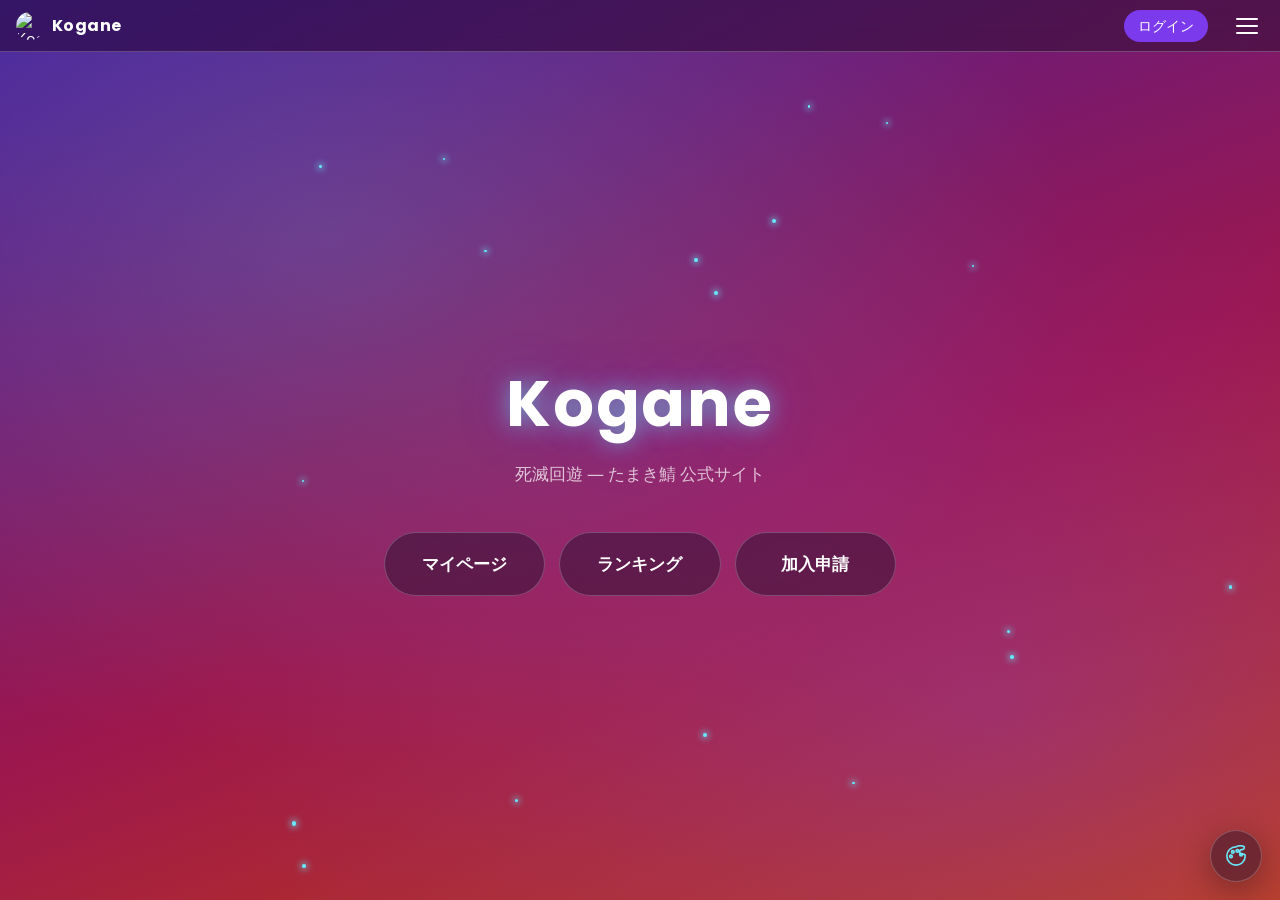
==== commit 70927ea1: "ホーム画面をシンプル固定1画面に刷新、全ページ共通デザイン切り替えFABを追加" ====
--- a/web/static/index.html
+++ b/web/static/index.html
@@ -6,7 +6,7 @@
   <title>Kogane</title>
   <link rel="preconnect" href="https://fonts.googleapis.com">
   <link rel="preconnect" href="https://fonts.gstatic.com" crossorigin>
-  <link href="https://fonts.googleapis.com/css2?family=Open+Sans:wght@400;600;700&family=Poppins:wght@500;600;700&display=swap" rel="stylesheet">
+  <link href="https://fonts.googleapis.com/css2?family=Open+Sans:wght@400;600;700&family=Poppins:wght@500;600;700&family=Russo+One&family=Chakra+Petch:wght@400;500;600;700&family=Orbitron:wght@500;700&display=swap" rel="stylesheet">
   <style>
     * { box-sizing: border-box; margin: 0; padding: 0; }
     :root {
@@ -27,6 +27,7 @@
       --glass-danger: #ffb3c0;
       --glass-danger-solid: #d42a55;
       --glass-violet-solid: #7c3aed;
+      --glass-violet-rgb: 124, 58, 237;
       --glass-violet-hover: #6425c9;
       --glass-gold: #fde047;
       --glass-silver: #e5e7eb;
@@ -48,6 +49,41 @@
       --glass-glow-danger-sm: 0 0 10px rgba(212, 42, 85, 0.6);
       --glass-shadow-card: 0 8px 32px rgba(0, 0, 0, 0.32);
     }
+
+    /* ===== ネオンテーマ（デザイン切り替えFABで選択時、同じ変数名の値だけを差し替え） ===== */
+    :root[data-theme="neon"] {
+      --glass-page-bg: #0b0e1a;
+      --glass-bg: #0b0e1a;
+      --glass-bg-elevated: #0f1424;
+      --glass-card: #12172a;
+      --glass-border: rgba(0, 229, 255, 0.16);
+      --glass-blur: 0px;
+      --glass-text: #eaf6ff;
+      --glass-text-muted: #93a5c9;
+
+      --glass-cyan: #00e5ff;
+      --glass-cyan-rgb: 0, 229, 255;
+      --glass-green: #39ff88;
+      --glass-green-solid: #0a7d43;
+      --glass-danger: #ff3b5c;
+      --glass-danger-solid: #d42a55;
+      --glass-violet-solid: #5b3ce0;
+      --glass-violet-rgb: 91, 60, 224;
+      --glass-violet-hover: #4a2fc4;
+      --glass-gold: #ffc93c;
+      --glass-silver: #cdd8f0;
+      --glass-bronze: #ff9d66;
+
+      --glass-radius-sm: 8px;
+      --glass-radius-md: 12px;
+
+      --glass-font-heading: 'Russo One', 'Hiragino Sans', sans-serif;
+      --glass-font-body: 'Chakra Petch', 'Hiragino Sans', sans-serif;
+      --glass-font-stat: 'Orbitron', 'Chakra Petch', sans-serif;
+
+      --glass-shadow-card: 0 4px 20px rgba(0, 0, 0, 0.45);
+    }
+
     body { background: var(--glass-page-bg); background-attachment: fixed; color: var(--glass-text); font-family: var(--glass-font-body), 'Hiragino Sans', sans-serif; min-height: 100vh; }
     nav { background: var(--glass-card); backdrop-filter: blur(var(--glass-blur)); -webkit-backdrop-filter: blur(var(--glass-blur)); border-bottom: 1px solid var(--glass-border); padding: 0 16px; display: flex; align-items: center; height: 52px; position: sticky; top: 0; z-index: 100; }
     .nav-brand { display: flex; align-items: center; gap: 8px; cursor: pointer; color: var(--glass-text); text-decoration: none; }
@@ -77,6 +113,130 @@
     .page.active { display: block; }
     .home-title { font-size: 1.4rem; font-weight: bold; margin-bottom: 8px; font-family: var(--glass-font-heading); letter-spacing: 0.03em; text-shadow: 0 0 18px rgba(var(--glass-cyan-rgb), 0.35); }
     .home-desc { color: var(--glass-text-muted); font-size: 0.9rem; margin-bottom: 28px; }
+
+    /* ===== ホーム画面: 固定1画面・シンプル構成（#page-home配下に限定） ===== */
+    #page-home.active {
+      padding: 0;
+      max-width: none;
+      margin: 0;
+      height: calc(100dvh - 52px);
+      overflow: hidden;
+      position: relative;
+      display: flex;
+      align-items: center;
+      justify-content: center;
+      background:
+        radial-gradient(ellipse at 26% 22%, rgba(var(--glass-cyan-rgb), 0.18) 0%, transparent 55%),
+        radial-gradient(ellipse at 78% 78%, rgba(var(--glass-violet-rgb), 0.32) 0%, transparent 55%),
+        var(--glass-page-bg);
+    }
+
+    .home-particles { position: absolute; inset: 0; overflow: hidden; pointer-events: none; z-index: 0; }
+    .home-particle {
+      position: absolute;
+      border-radius: 50%;
+      background: var(--glass-cyan);
+      box-shadow: 0 0 6px 2px rgba(var(--glass-cyan-rgb), 0.55);
+      animation: home-twinkle 4s ease-in-out infinite;
+    }
+    @keyframes home-twinkle {
+      0%, 100% { opacity: 0.15; transform: scale(0.8); }
+      50% { opacity: 0.85; transform: scale(1.15); }
+    }
+    @media (prefers-reduced-motion: reduce) {
+      .home-particle { animation: none; opacity: 0.45; }
+    }
+
+    .home-content {
+      position: relative;
+      z-index: 2;
+      text-align: center;
+      width: 100%;
+      max-width: 560px;
+      padding: 0 24px;
+    }
+    .home-logo {
+      font-family: var(--glass-font-heading);
+      font-weight: 700;
+      color: var(--glass-text);
+      font-size: clamp(2.2rem, 9vw, 4rem);
+      letter-spacing: 0.03em;
+      text-shadow: 0 0 22px rgba(var(--glass-cyan-rgb), 0.6), 0 0 50px rgba(var(--glass-violet-rgb), 0.45);
+    }
+    .home-subcopy {
+      font-family: var(--glass-font-body);
+      color: var(--glass-text-muted);
+      font-size: clamp(0.85rem, 2.6vw, 1.05rem);
+      margin-top: 10px;
+      line-height: 1.6;
+    }
+    .home-nav-buttons {
+      display: flex;
+      flex-direction: column;
+      gap: 14px;
+      margin-top: clamp(22px, 5vh, 44px);
+    }
+    @media (min-width: 640px) {
+      .home-nav-buttons { flex-direction: row; }
+    }
+    @media (max-height: 480px) {
+      .home-logo { font-size: clamp(1.6rem, 6vw, 2.2rem); }
+      .home-subcopy { margin-top: 6px; }
+      .home-nav-buttons { margin-top: 14px; gap: 10px; }
+    }
+    .home-nav-btn {
+      display: flex;
+      align-items: center;
+      justify-content: center;
+      gap: 10px;
+      flex: 1;
+      min-height: 44px;
+      padding: clamp(13px, 2.4vh, 18px) 22px;
+      border-radius: var(--glass-radius-pill);
+      border: 1px solid var(--glass-border);
+      background: var(--glass-card);
+      backdrop-filter: blur(var(--glass-blur));
+      -webkit-backdrop-filter: blur(var(--glass-blur));
+      color: var(--glass-text);
+      font-family: var(--glass-font-heading);
+      font-weight: 600;
+      font-size: clamp(0.95rem, 2.6vw, 1.05rem);
+      cursor: pointer;
+      transition: border-color var(--glass-duration-base) var(--glass-ease), box-shadow var(--glass-duration-base) var(--glass-ease), transform var(--glass-duration-base) var(--glass-ease);
+    }
+    .home-nav-btn:hover, .home-nav-btn:focus-visible {
+      border-color: var(--glass-cyan);
+      box-shadow: var(--glass-glow-cyan-sm);
+      transform: translateY(-2px);
+      outline: none;
+    }
+
+    /* ===== デザイン切り替えFAB（全ページ共通・右下固定） ===== */
+    .theme-fab-wrap { position: fixed; right: 18px; bottom: 18px; z-index: 200; display: flex; flex-direction: column; align-items: flex-end; gap: 10px; }
+    .theme-fab {
+      width: 52px; height: 52px; border-radius: 50%; border: 1px solid var(--glass-border);
+      background: var(--glass-card); backdrop-filter: blur(var(--glass-blur)); -webkit-backdrop-filter: blur(var(--glass-blur));
+      color: var(--glass-cyan); display: flex; align-items: center; justify-content: center; cursor: pointer;
+      box-shadow: var(--glass-shadow-card);
+      transition: border-color 200ms ease-out, box-shadow 200ms ease-out, transform 200ms ease-out;
+    }
+    .theme-fab:hover, .theme-fab:focus-visible { border-color: var(--glass-cyan); box-shadow: var(--glass-glow-cyan-sm); transform: translateY(-2px); outline: none; }
+    .theme-menu {
+      display: none; flex-direction: column; gap: 4px; min-width: 190px;
+      background: var(--glass-card); backdrop-filter: blur(var(--glass-blur)); -webkit-backdrop-filter: blur(var(--glass-blur));
+      border: 1px solid var(--glass-border); border-radius: 14px; padding: 8px; box-shadow: var(--glass-shadow-card);
+    }
+    .theme-menu.open { display: flex; }
+    .theme-menu-item {
+      display: flex; align-items: center; gap: 8px; padding: 10px 12px; border-radius: 8px; border: none;
+      background: transparent; color: var(--glass-text-muted); font-family: var(--glass-font-body); font-size: 0.9rem;
+      text-align: left; cursor: pointer; transition: background 150ms ease-out, color 150ms ease-out;
+    }
+    .theme-menu-item:hover { background: var(--glass-bg-elevated); color: var(--glass-text); }
+    .theme-menu-item.active { color: var(--glass-cyan); font-weight: 600; }
+    .theme-menu-item .theme-check { visibility: hidden; flex-shrink: 0; }
+    .theme-menu-item.active .theme-check { visibility: visible; }
+
     .card-link { display: block; background: var(--glass-card); backdrop-filter: blur(var(--glass-blur)); -webkit-backdrop-filter: blur(var(--glass-blur)); border: 1px solid var(--glass-border); border-radius: var(--glass-radius-md); padding: 20px; margin-bottom: 12px; color: inherit; cursor: pointer; box-shadow: var(--glass-shadow-card); transition: border-color var(--glass-duration-base) var(--glass-ease), transform var(--glass-duration-base) var(--glass-ease), box-shadow var(--glass-duration-base) var(--glass-ease); }
     .card-link:hover { border-color: var(--glass-cyan); transform: translateY(-2px); box-shadow: var(--glass-shadow-card), var(--glass-glow-cyan-sm); }
     .card-link .card-title { font-size: 1rem; font-weight: bold; margin-bottom: 4px; font-family: var(--glass-font-heading); letter-spacing: 0.02em; }
@@ -201,39 +361,34 @@
 
 <!-- ホーム -->
 <div class="page active" id="page-home">
-  <div id="hero-slider" style="position:relative; width:100vw; left:50%; transform:translateX(-50%); height:500px; overflow:hidden; margin-bottom:24px;">
-    <div id="hero-slides" style="display:flex; height:100%; transition:transform 0.6s ease;">
-      <div style="min-width:100%; height:100%; background:url('https://i.imgur.com/f4W0TGx.jpeg') center/cover no-repeat;"></div>
-      <div style="min-width:100%; height:100%; background:url('https://i.imgur.com/fs94BGp.jpeg') center/cover no-repeat;"></div>
-      <div style="min-width:100%; height:100%; background:url('https://i.imgur.com/Tg5H0Gx.jpeg') center/cover no-repeat;"></div>
-      <div style="min-width:100%; height:100%; background:url('https://i.imgur.com/DxAAKhw.png') center/cover no-repeat;"></div>
-    </div>
-    <div style="position:absolute; bottom:10px; left:50%; transform:translateX(-50%); display:flex; gap:6px;">
-      <div class="hero-dot active" onclick="goSlide(0)"></div>
-      <div class="hero-dot" onclick="goSlide(1)"></div>
-      <div class="hero-dot" onclick="goSlide(2)"></div>
-      <div class="hero-dot" onclick="goSlide(3)"></div>
-    </div>
-    <div style="position:absolute; bottom:0; left:0; right:0; height:80px; background:linear-gradient(transparent, var(--glass-bg));"></div>
-  </div>
-  <div style="padding: 0 16px;">
-    <div class="home-title">Kogane</div>
-    <div class="home-desc">死滅回游形式のスプラトゥーン内部戦サーバー</div>
-    <div class="card-link" onclick="showPage('join')" style="border-color:var(--glass-violet-solid);">
-      <div class="card-title">たまき鯖に加入する</div>
-      <div class="card-desc">加入申請フォームはこちら</div>
-    </div>
-    <div class="card-link" onclick="showPage('ranking')">
-      <div class="card-title">レートランキング</div>
-      <div class="card-desc">現在のレートによる順位表</div>
-    </div>
-    <div class="card-link" onclick="showPage('peak')">
-      <div class="card-title">最高レートランキング</div>
-      <div class="card-desc">歴代最高レートTOP5</div>
-    </div>
-    <div class="card-link" id="my-page-card" onclick="showMyPage()" style="display:none;">
-      <div class="card-title">マイページ</div>
-      <div class="card-desc">自分の成績・グラフを確認</div>
+  <div class="home-particles">
+    <div class="home-particle" style="left:63.1%; top:6.3%; width:2.8px; height:2.8px; animation-delay:0.9s; animation-duration:5.2s;"></div>
+    <div class="home-particle" style="left:66.6%; top:86.1%; width:2.3px; height:2.3px; animation-delay:1.7s; animation-duration:3.1s;"></div>
+    <div class="home-particle" style="left:23.6%; top:50.5%; width:2.1px; height:2.1px; animation-delay:0.8s; animation-duration:4.9s;"></div>
+    <div class="home-particle" style="left:54.2%; top:24.3%; width:3.8px; height:3.8px; animation-delay:3.2s; animation-duration:3.0s;"></div>
+    <div class="home-particle" style="left:78.7%; top:68.2%; width:3.0px; height:3.0px; animation-delay:0.6s; animation-duration:5.9s;"></div>
+    <div class="home-particle" style="left:34.6%; top:12.5%; width:2.3px; height:2.3px; animation-delay:3.4s; animation-duration:4.8s;"></div>
+    <div class="home-particle" style="left:78.9%; top:71.1%; width:3.6px; height:3.6px; animation-delay:3.9s; animation-duration:4.1s;"></div>
+    <div class="home-particle" style="left:54.9%; top:80.3%; width:3.9px; height:3.9px; animation-delay:3.4s; animation-duration:4.7s;"></div>
+    <div class="home-particle" style="left:69.2%; top:8.2%; width:2.7px; height:2.7px; animation-delay:1.2s; animation-duration:3.2s;"></div>
+    <div class="home-particle" style="left:24.9%; top:13.3%; width:2.8px; height:2.8px; animation-delay:2.5s; animation-duration:4.1s;"></div>
+    <div class="home-particle" style="left:37.8%; top:23.3%; width:2.8px; height:2.8px; animation-delay:3.7s; animation-duration:4.9s;"></div>
+    <div class="home-particle" style="left:60.3%; top:19.7%; width:4.2px; height:4.2px; animation-delay:0.7s; animation-duration:4.1s;"></div>
+    <div class="home-particle" style="left:96.0%; top:62.9%; width:3.7px; height:3.7px; animation-delay:2.7s; animation-duration:5.5s;"></div>
+    <div class="home-particle" style="left:75.9%; top:25.1%; width:2.1px; height:2.1px; animation-delay:1.3s; animation-duration:3.8s;"></div>
+    <div class="home-particle" style="left:22.8%; top:90.7%; width:4.6px; height:4.6px; animation-delay:1.3s; animation-duration:5.0s;"></div>
+    <div class="home-particle" style="left:40.2%; top:88.1%; width:3.4px; height:3.4px; animation-delay:1.1s; animation-duration:3.7s;"></div>
+    <div class="home-particle" style="left:55.8%; top:28.2%; width:3.8px; height:3.8px; animation-delay:3.6s; animation-duration:4.2s;"></div>
+    <div class="home-particle" style="left:23.6%; top:95.8%; width:3.5px; height:3.5px; animation-delay:0.4s; animation-duration:3.1s;"></div>
+  </div>
+
+  <div class="home-content">
+    <div class="home-logo">Kogane</div>
+    <div class="home-subcopy">死滅回遊 ― たまき鯖 公式サイト</div>
+    <div class="home-nav-buttons">
+      <button class="home-nav-btn" onclick="showMyPage()">マイページ</button>
+      <button class="home-nav-btn" onclick="showPage('ranking')">ランキング</button>
+      <button class="home-nav-btn" onclick="showPage('join')">加入申請</button>
     </div>
   </div>
 </div>
@@ -394,14 +549,39 @@
   </div>
 </div>
 
+<!-- デザイン切り替えFAB（全ページ共通・右下固定） -->
+<div class="theme-fab-wrap">
+  <div class="theme-menu" id="theme-menu">
+    <button class="theme-menu-item" data-theme-choice="glass" onclick="setTheme('glass')">
+      <svg class="theme-check" viewBox="0 0 24 24" width="14" height="14" fill="none" stroke="currentColor" stroke-width="3" stroke-linecap="round" stroke-linejoin="round"><polyline points="20 6 9 17 4 12"></polyline></svg>
+      <span>グラスモーフィズム</span>
+    </button>
+    <button class="theme-menu-item" data-theme-choice="neon" onclick="setTheme('neon')">
+      <svg class="theme-check" viewBox="0 0 24 24" width="14" height="14" fill="none" stroke="currentColor" stroke-width="3" stroke-linecap="round" stroke-linejoin="round"><polyline points="20 6 9 17 4 12"></polyline></svg>
+      <span>ネオン</span>
+    </button>
+  </div>
+  <button class="theme-fab" id="theme-fab" onclick="toggleThemeMenu()" aria-label="デザインを切り替える" aria-haspopup="true" aria-expanded="false">
+    <svg viewBox="0 0 24 24" width="22" height="22" fill="none" stroke="currentColor" stroke-width="1.8" stroke-linecap="round" stroke-linejoin="round">
+      <circle cx="13.5" cy="6.5" r="1.4"></circle>
+      <circle cx="17.5" cy="10.5" r="1.4"></circle>
+      <circle cx="8.5" cy="7.5" r="1.4"></circle>
+      <circle cx="6.5" cy="12.5" r="1.4"></circle>
+      <path d="M12 2a10 10 0 1 0 10 10c0-1.1-.9-2-2-2h-1.5a2.5 2.5 0 0 1 0-5H19a2 2 0 0 0 1.2-3.6A9.96 9.96 0 0 0 12 2z"></path>
+    </svg>
+  </button>
+</div>
+
 <script src="https://cdnjs.cloudflare.com/ajax/libs/Chart.js/4.4.1/chart.umd.min.js"></script>
 <script>
   // ===== スライダー =====
   let heroIndex = 0;
   const heroTotal = 4;
   function goSlide(n) {
+    const slides = document.getElementById('hero-slides');
+    if (!slides) return;
     heroIndex = n;
-    document.getElementById('hero-slides').style.transform = `translateX(-${heroIndex * 100}%)`;
+    slides.style.transform = `translateX(-${heroIndex * 100}%)`;
     document.querySelectorAll('.hero-dot').forEach((d, i) => d.classList.toggle('active', i === heroIndex));
   }
   setInterval(() => goSlide((heroIndex + 1) % heroTotal), 4000);
@@ -451,7 +631,8 @@
 
   if (currentUserId) {
     document.getElementById('login-btn').style.display = 'none';
-    document.getElementById('my-page-card').style.display = 'block';
+    const myPageCard = document.getElementById('my-page-card');
+    if (myPageCard) myPageCard.style.display = 'block';
     document.getElementById('nav-mypage').style.display = 'block';
     document.getElementById('nav-stats-input').style.display = 'block';
     document.getElementById('user-info').style.display = 'flex';
@@ -461,6 +642,45 @@
       .then(d => { if (d.display_name) document.getElementById('user-name').textContent = d.display_name; })
       .catch(() => {});
   }
+
+  // ===== デザイン切り替え（テーマスイッチャー） =====
+  const THEME_STORAGE_KEY = 'kogane_theme';
+
+  function applyTheme(name) {
+    if (name === 'neon') {
+      document.documentElement.setAttribute('data-theme', 'neon');
+    } else {
+      document.documentElement.removeAttribute('data-theme');
+    }
+    document.querySelectorAll('.theme-menu-item').forEach(el => {
+      el.classList.toggle('active', el.dataset.themeChoice === name);
+    });
+  }
+
+  function setTheme(name) {
+    localStorage.setItem(THEME_STORAGE_KEY, name);
+    applyTheme(name);
+    closeThemeMenu();
+  }
+
+  function toggleThemeMenu() {
+    const menu = document.getElementById('theme-menu');
+    const fab = document.getElementById('theme-fab');
+    const isOpen = menu.classList.toggle('open');
+    fab.setAttribute('aria-expanded', isOpen ? 'true' : 'false');
+  }
+
+  function closeThemeMenu() {
+    document.getElementById('theme-menu').classList.remove('open');
+    document.getElementById('theme-fab').setAttribute('aria-expanded', 'false');
+  }
+
+  document.addEventListener('click', (e) => {
+    const wrap = document.querySelector('.theme-fab-wrap');
+    if (wrap && !wrap.contains(e.target)) closeThemeMenu();
+  });
+
+  applyTheme(localStorage.getItem(THEME_STORAGE_KEY) || 'glass');
 
   function toggleDrawer() {
     const drawer = document.getElementById('drawer');
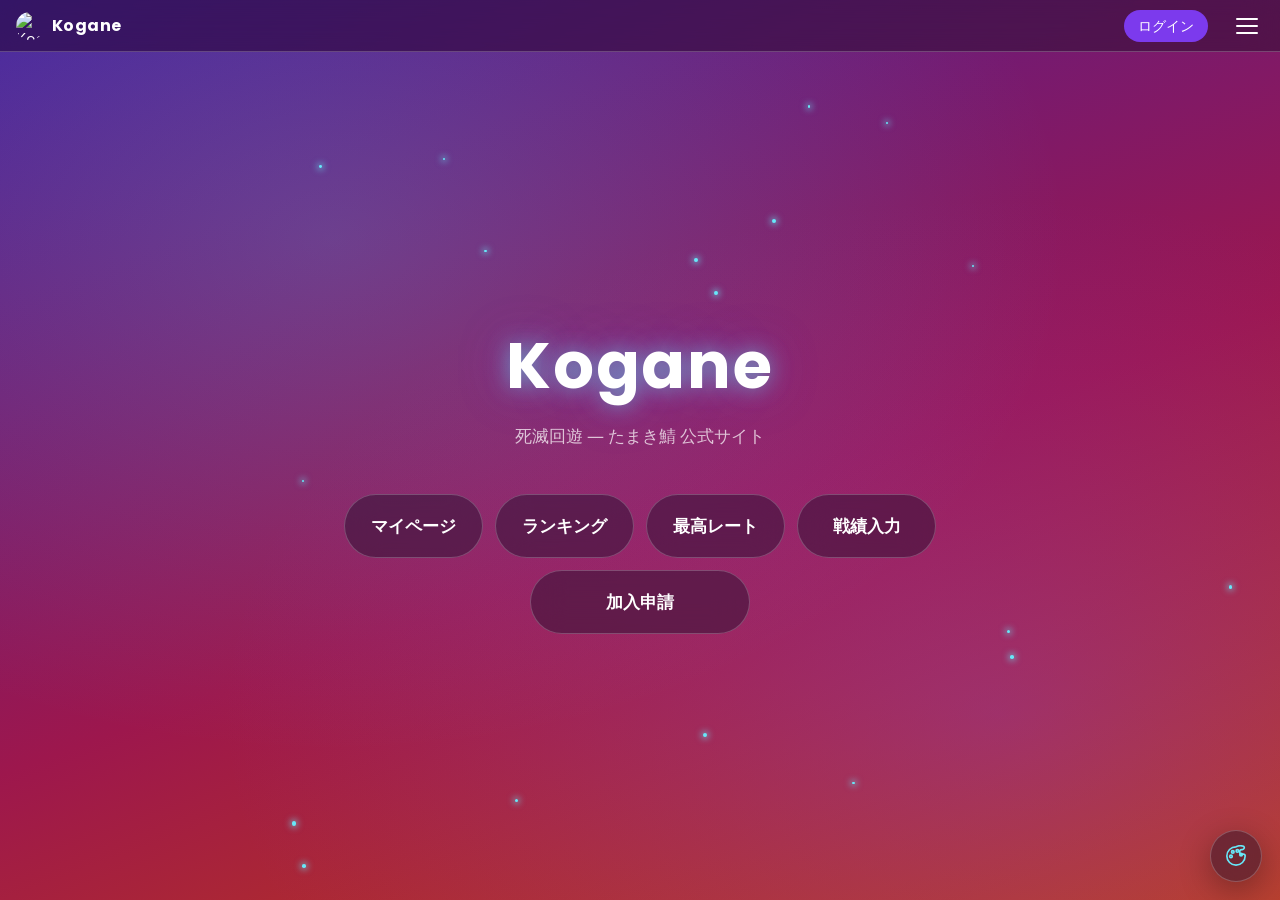
==== commit c310f386: "内容に応じたコミットメッセージ" ====
--- a/web/static/index.html
+++ b/web/static/index.html
@@ -6,7 +6,7 @@
   <title>Kogane</title>
   <link rel="preconnect" href="https://fonts.googleapis.com">
   <link rel="preconnect" href="https://fonts.gstatic.com" crossorigin>
-  <link href="https://fonts.googleapis.com/css2?family=Open+Sans:wght@400;600;700&family=Poppins:wght@500;600;700&family=Russo+One&family=Chakra+Petch:wght@400;500;600;700&family=Orbitron:wght@500;700&display=swap" rel="stylesheet">
+  <link href="https://fonts.googleapis.com/css2?family=Open+Sans:wght@400;600;700&family=Poppins:wght@500;600;700&family=Russo+One&family=Chakra+Petch:wght@400;500;600;700&family=Orbitron:wght@500;700&family=Cormorant:wght@500;600;700&family=Montserrat:wght@400;500;600;700&family=Space+Grotesk:wght@600;700&display=swap" rel="stylesheet">
   <style>
     * { box-sizing: border-box; margin: 0; padding: 0; }
     :root {
@@ -84,6 +84,85 @@
       --glass-shadow-card: 0 4px 20px rgba(0, 0, 0, 0.45);
     }
 
+    /* ===== モノクロ+ゴールド差し色テーマ ===== */
+    :root[data-theme="mono-gold"] {
+      --glass-page-bg: #ffffff;
+      --glass-bg: #f7f7f7;
+      --glass-bg-elevated: #eeeeee;
+      --glass-card: #f7f7f7;
+      --glass-border: #e0e0e0;
+      --glass-blur: 0px;
+      --glass-text: #111111;
+      --glass-text-muted: #6b6b6b;
+
+      --glass-cyan: #8a6b1f;
+      --glass-cyan-rgb: 138, 107, 31;
+      --glass-green: #0f7a34;
+      --glass-green-solid: #0f7a34;
+      --glass-danger: #b3261e;
+      --glass-danger-solid: #b3261e;
+      --glass-violet-solid: #111111;
+      --glass-violet-rgb: 17, 17, 17;
+      --glass-violet-hover: #2c2c2c;
+      --glass-gold: #8a6b1f;
+      --glass-silver: #707070;
+      --glass-bronze: #595959;
+
+      --glass-radius-sm: 6px;
+      --glass-radius-md: 10px;
+
+      --glass-font-heading: 'Cormorant', 'Hiragino Mincho ProN', serif;
+      --glass-font-body: 'Montserrat', 'Hiragino Sans', sans-serif;
+      --glass-font-stat: 'Cormorant', 'Hiragino Mincho ProN', serif;
+
+      --glass-glow-cyan-sm: 0 0 0 1px rgba(var(--glass-cyan-rgb), 0.5);
+      --glass-glow-green-sm: 0 0 0 1px rgba(15, 122, 52, 0.5);
+      --glass-glow-danger-sm: 0 0 0 1px rgba(179, 38, 30, 0.5);
+      --glass-shadow-card: 0 2px 10px rgba(0, 0, 0, 0.08);
+    }
+
+    /* ===== ブルータリズムテーマ ===== */
+    :root[data-theme="brutalism"] {
+      --glass-page-bg: #fdf6e9;
+      --glass-bg: #ffffff;
+      --glass-bg-elevated: #f3ecd9;
+      --glass-card: #ffffff;
+      --glass-border: #111111;
+      --glass-blur: 0px;
+      --glass-text: #111111;
+      --glass-text-muted: #55524a;
+
+      --glass-cyan: #154fb0;
+      --glass-cyan-rgb: 21, 79, 176;
+      --glass-green: #0f7a34;
+      --glass-green-solid: #0f7a34;
+      --glass-danger: #c62828;
+      --glass-danger-solid: #c62828;
+      --glass-violet-solid: #2557bd;
+      --glass-violet-rgb: 37, 87, 189;
+      --glass-violet-hover: #1d4fb0;
+      --glass-gold: #8a6b1f;
+      --glass-silver: #707070;
+      --glass-bronze: #a15c2e;
+
+      --glass-radius-sm: 0px;
+      --glass-radius-md: 0px;
+
+      --glass-font-heading: 'Space Grotesk', 'Hiragino Sans', sans-serif;
+      --glass-font-body: 'Space Grotesk', 'Hiragino Sans', sans-serif;
+      --glass-font-stat: 'Space Grotesk', 'Hiragino Sans', sans-serif;
+
+      --glass-glow-cyan-sm: 0 0 0 2px #111111;
+      --glass-glow-green-sm: 0 0 0 2px #111111;
+      --glass-glow-danger-sm: 0 0 0 2px #111111;
+      --glass-shadow-card: 4px 4px 0 #111111;
+    }
+
+    :root[data-theme="mono-gold"] .home-logo,
+    :root[data-theme="brutalism"] .home-logo {
+      text-shadow: none;
+    }
+
     body { background: var(--glass-page-bg); background-attachment: fixed; color: var(--glass-text); font-family: var(--glass-font-body), 'Hiragino Sans', sans-serif; min-height: 100vh; }
     nav { background: var(--glass-card); backdrop-filter: blur(var(--glass-blur)); -webkit-backdrop-filter: blur(var(--glass-blur)); border-bottom: 1px solid var(--glass-border); padding: 0 16px; display: flex; align-items: center; height: 52px; position: sticky; top: 0; z-index: 100; }
     .nav-brand { display: flex; align-items: center; gap: 8px; cursor: pointer; color: var(--glass-text); text-decoration: none; }
@@ -91,7 +170,7 @@
     .nav-brand-text { font-size: 1rem; font-weight: bold; font-family: var(--glass-font-heading); letter-spacing: 0.03em; }
     .nav-right { margin-left: auto; display: flex; align-items: center; gap: 10px; }
     .login-btn { background: var(--glass-violet-solid); color: #fff; border: none; border-radius: var(--glass-radius-pill); padding: 6px 14px; font-size: 0.85rem; cursor: pointer; text-decoration: none; white-space: nowrap; transition: background var(--glass-duration-base) var(--glass-ease), box-shadow var(--glass-duration-base) var(--glass-ease); }
-    .login-btn:hover { background: var(--glass-violet-hover); box-shadow: 0 0 10px rgba(91, 60, 224, 0.6); }
+    .login-btn:hover { background: var(--glass-violet-hover); box-shadow: 0 0 10px rgba(var(--glass-violet-rgb), 0.6); }
     .user-info { display: flex; align-items: center; gap: 8px; cursor: pointer; padding: 4px 8px; border-radius: 8px; transition: background 0.2s; }
     .user-info:hover { background: var(--glass-bg-elevated); }
     .user-avatar { width: 28px; height: 28px; border-radius: 50%; object-fit: cover; }
@@ -152,7 +231,7 @@
       z-index: 2;
       text-align: center;
       width: 100%;
-      max-width: 560px;
+      max-width: 640px;
       padding: 0 24px;
     }
     .home-logo {
@@ -172,26 +251,25 @@
     }
     .home-nav-buttons {
       display: flex;
-      flex-direction: column;
-      gap: 14px;
+      flex-wrap: wrap;
+      justify-content: center;
+      gap: 12px;
       margin-top: clamp(22px, 5vh, 44px);
-    }
-    @media (min-width: 640px) {
-      .home-nav-buttons { flex-direction: row; }
     }
     @media (max-height: 480px) {
       .home-logo { font-size: clamp(1.6rem, 6vw, 2.2rem); }
       .home-subcopy { margin-top: 6px; }
-      .home-nav-buttons { margin-top: 14px; gap: 10px; }
+      .home-nav-buttons { margin-top: 14px; gap: 8px; }
     }
     .home-nav-btn {
       display: flex;
       align-items: center;
       justify-content: center;
       gap: 10px;
-      flex: 1;
+      flex: 1 1 130px;
+      max-width: 220px;
       min-height: 44px;
-      padding: clamp(13px, 2.4vh, 18px) 22px;
+      padding: clamp(13px, 2.4vh, 18px) 20px;
       border-radius: var(--glass-radius-pill);
       border: 1px solid var(--glass-border);
       background: var(--glass-card);
@@ -388,6 +466,8 @@
     <div class="home-nav-buttons">
       <button class="home-nav-btn" onclick="showMyPage()">マイページ</button>
       <button class="home-nav-btn" onclick="showPage('ranking')">ランキング</button>
+      <button class="home-nav-btn" onclick="showPage('peak')">最高レート</button>
+      <button class="home-nav-btn" onclick="showStatsInputPage()">戦績入力</button>
       <button class="home-nav-btn" onclick="showPage('join')">加入申請</button>
     </div>
   </div>
@@ -560,6 +640,14 @@
       <svg class="theme-check" viewBox="0 0 24 24" width="14" height="14" fill="none" stroke="currentColor" stroke-width="3" stroke-linecap="round" stroke-linejoin="round"><polyline points="20 6 9 17 4 12"></polyline></svg>
       <span>ネオン</span>
     </button>
+    <button class="theme-menu-item" data-theme-choice="mono-gold" onclick="setTheme('mono-gold')">
+      <svg class="theme-check" viewBox="0 0 24 24" width="14" height="14" fill="none" stroke="currentColor" stroke-width="3" stroke-linecap="round" stroke-linejoin="round"><polyline points="20 6 9 17 4 12"></polyline></svg>
+      <span>モノクロ+ゴールド</span>
+    </button>
+    <button class="theme-menu-item" data-theme-choice="brutalism" onclick="setTheme('brutalism')">
+      <svg class="theme-check" viewBox="0 0 24 24" width="14" height="14" fill="none" stroke="currentColor" stroke-width="3" stroke-linecap="round" stroke-linejoin="round"><polyline points="20 6 9 17 4 12"></polyline></svg>
+      <span>ブルータリズム</span>
+    </button>
   </div>
   <button class="theme-fab" id="theme-fab" onclick="toggleThemeMenu()" aria-label="デザインを切り替える" aria-haspopup="true" aria-expanded="false">
     <svg viewBox="0 0 24 24" width="22" height="22" fill="none" stroke="currentColor" stroke-width="1.8" stroke-linecap="round" stroke-linejoin="round">
@@ -647,8 +735,8 @@
   const THEME_STORAGE_KEY = 'kogane_theme';
 
   function applyTheme(name) {
-    if (name === 'neon') {
-      document.documentElement.setAttribute('data-theme', 'neon');
+    if (name && name !== 'glass') {
+      document.documentElement.setAttribute('data-theme', name);
     } else {
       document.documentElement.removeAttribute('data-theme');
     }
@@ -725,18 +813,23 @@
     const badge = p.selected_badge_emoji || '';
     const rankColor = rank === 1 ? 'var(--glass-gold)' : rank === 2 ? 'var(--glass-silver)' : rank === 3 ? 'var(--glass-bronze)' : 'var(--glass-text-muted)';
     const borderColor = rank === 1 ? 'var(--glass-gold)' : rank === 2 ? 'var(--glass-silver)' : rank === 3 ? 'var(--glass-bronze)' : 'var(--glass-border)';
+    const tier = rank === 1
+      ? { minHeight: 96, padY: 16, padX: 18, avatar: 52, name: '1.15rem', rankNum: '1.7rem', rateNum: '1rem', gap: 14, badge: '1.5rem' }
+      : rank <= 5
+      ? { minHeight: 80, padY: 12, padX: 16, avatar: 42, name: '1.02rem', rankNum: '1.4rem', rateNum: '0.9rem', gap: 13, badge: '1.3rem' }
+      : { minHeight: 72, padY: 8, padX: 14, avatar: 36, name: '0.95rem', rankNum: '1.2rem', rateNum: '0.85rem', gap: 12, badge: '1.2rem' };
     return `
-      <div style="display:flex; align-items:stretch; border:1px solid ${borderColor}; border-radius:var(--glass-radius-md); overflow:hidden; margin-bottom:8px; min-height:72px;">
-        <div style="display:flex; flex-direction:column; align-items:center; justify-content:center; padding:8px 14px; background:var(--glass-card); min-width:64px; flex-shrink:0;">
-          <div style="font-size:1.2rem; font-weight:bold; color:${rankColor}; line-height:1; font-family:var(--glass-font-stat);">${rank}</div>
-          <div style="font-size:0.85rem; font-weight:bold; color:var(--glass-cyan); margin-top:6px; line-height:1; font-family:var(--glass-font-stat);">${rating}</div>
+      <div style="display:flex; align-items:stretch; border:1px solid ${borderColor}; border-radius:var(--glass-radius-md); overflow:hidden; margin-bottom:8px; min-height:${tier.minHeight}px;">
+        <div style="display:flex; flex-direction:column; align-items:center; justify-content:center; padding:${tier.padY}px ${tier.padX}px; background:var(--glass-card); min-width:64px; flex-shrink:0;">
+          <div style="font-size:${tier.rankNum}; font-weight:bold; color:${rankColor}; line-height:1; font-family:var(--glass-font-stat);">${rank}</div>
+          <div style="font-size:${tier.rateNum}; font-weight:bold; color:var(--glass-cyan); margin-top:6px; line-height:1; font-family:var(--glass-font-stat);">${rating}</div>
         </div>
-        <div style="flex:1; display:flex; align-items:center; padding:12px 14px; gap:12px; position:relative; background:${banner ? `url('${banner}') center/cover no-repeat` : 'var(--glass-bg)'}; overflow:hidden;">
+        <div style="flex:1; display:flex; align-items:center; padding:${tier.padY}px ${tier.padX}px; gap:${tier.gap}px; position:relative; background:${banner ? `url('${banner}') center/cover no-repeat` : 'var(--glass-bg)'}; overflow:hidden;">
           ${banner ? `<div style="position:absolute; inset:0; background:rgba(0,0,0,0.45);"></div>` : ''}
-          <img style="width:36px; height:36px; border-radius:50%; object-fit:cover; flex-shrink:0; position:relative; z-index:1;" src="${avatar}" onerror="this.src='https://cdn.discordapp.com/embed/avatars/0.png'" alt="">
-          <div style="font-size:0.95rem; font-weight:bold; white-space:nowrap; overflow:hidden; text-overflow:ellipsis; position:relative; z-index:1;">${name}</div>
+          <img style="width:${tier.avatar}px; height:${tier.avatar}px; border-radius:50%; object-fit:cover; flex-shrink:0; position:relative; z-index:1;" src="${avatar}" onerror="this.src='https://cdn.discordapp.com/embed/avatars/0.png'" alt="">
+          <div style="font-size:${tier.name}; font-weight:bold; white-space:nowrap; overflow:hidden; text-overflow:ellipsis; position:relative; z-index:1;">${name}</div>
         </div>
-        ${badge ? `<div style="display:flex; align-items:center; justify-content:center; padding:0 12px; background:var(--glass-card); flex-shrink:0; font-size:1.2rem;">${badge}</div>` : ''}
+        ${badge ? `<div style="display:flex; align-items:center; justify-content:center; padding:0 12px; background:var(--glass-card); flex-shrink:0; font-size:${tier.badge};">${badge}</div>` : ''}
       </div>`;
   }
 
